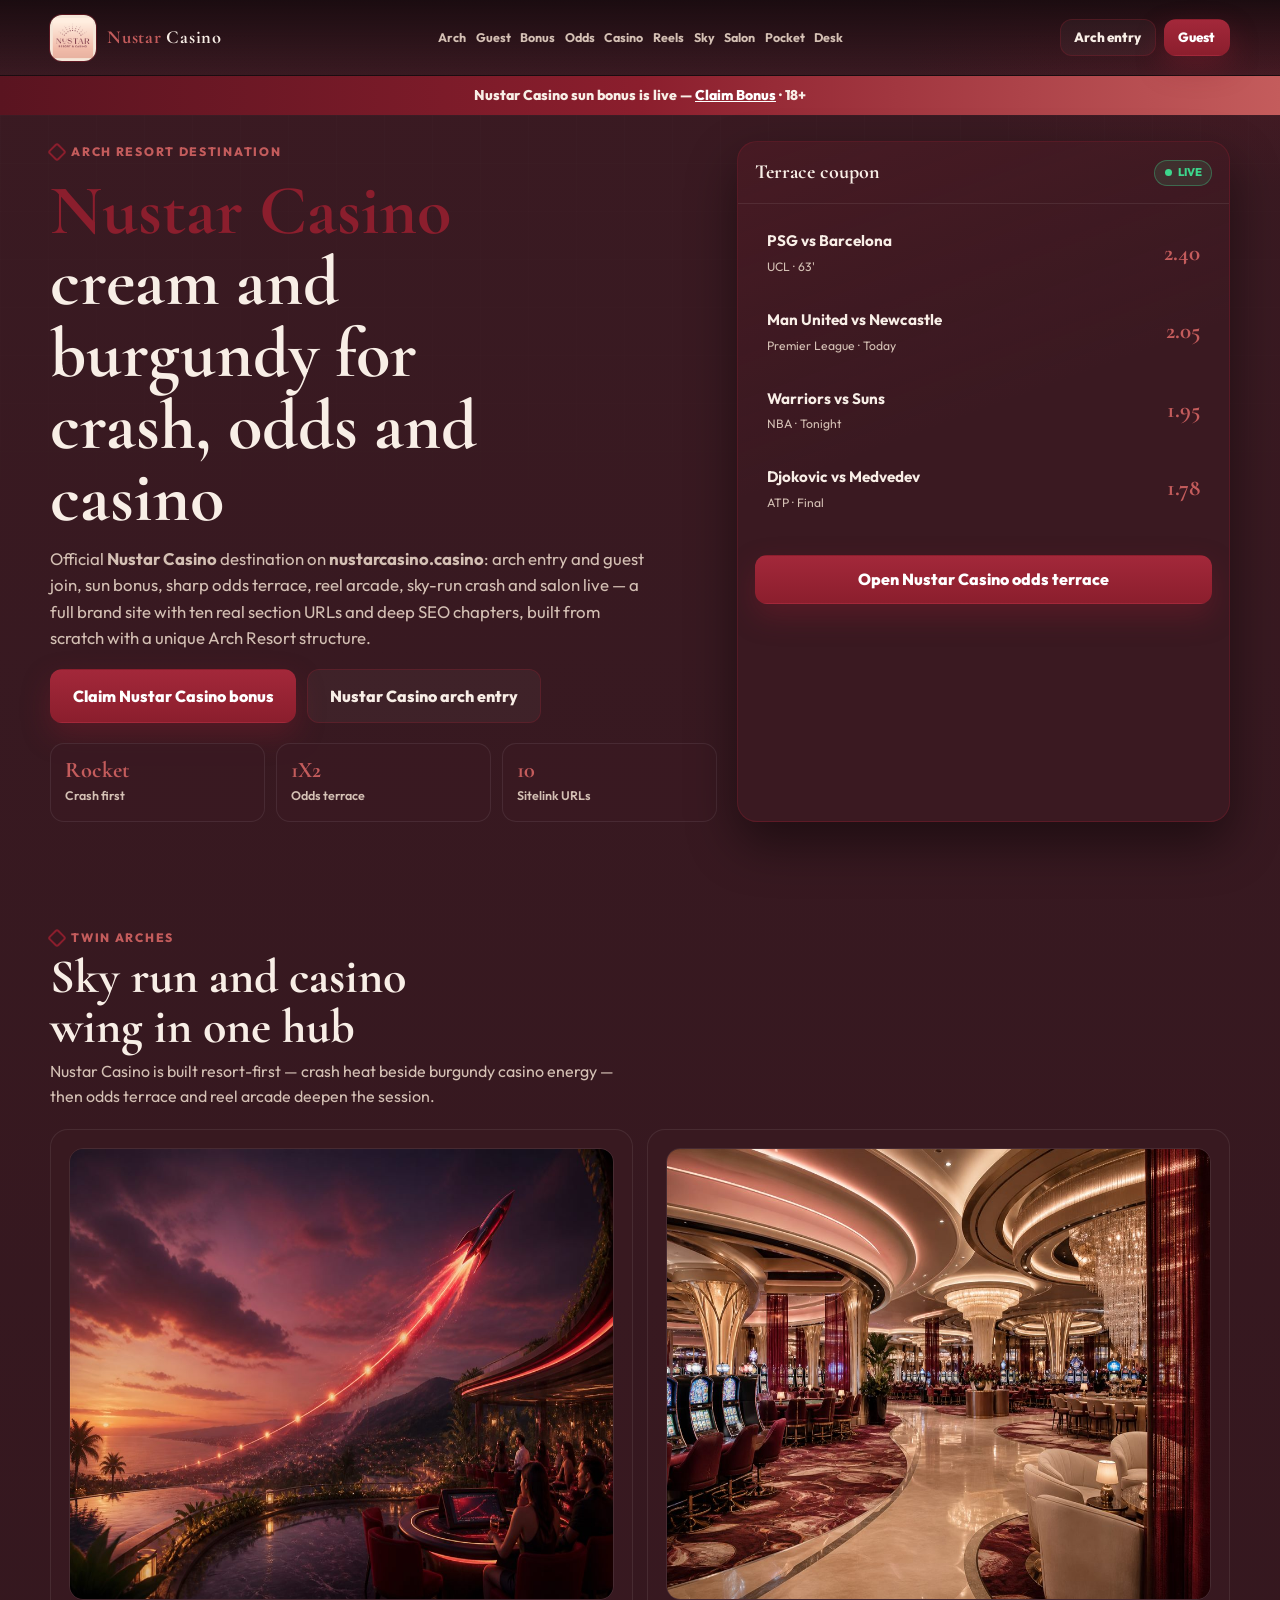
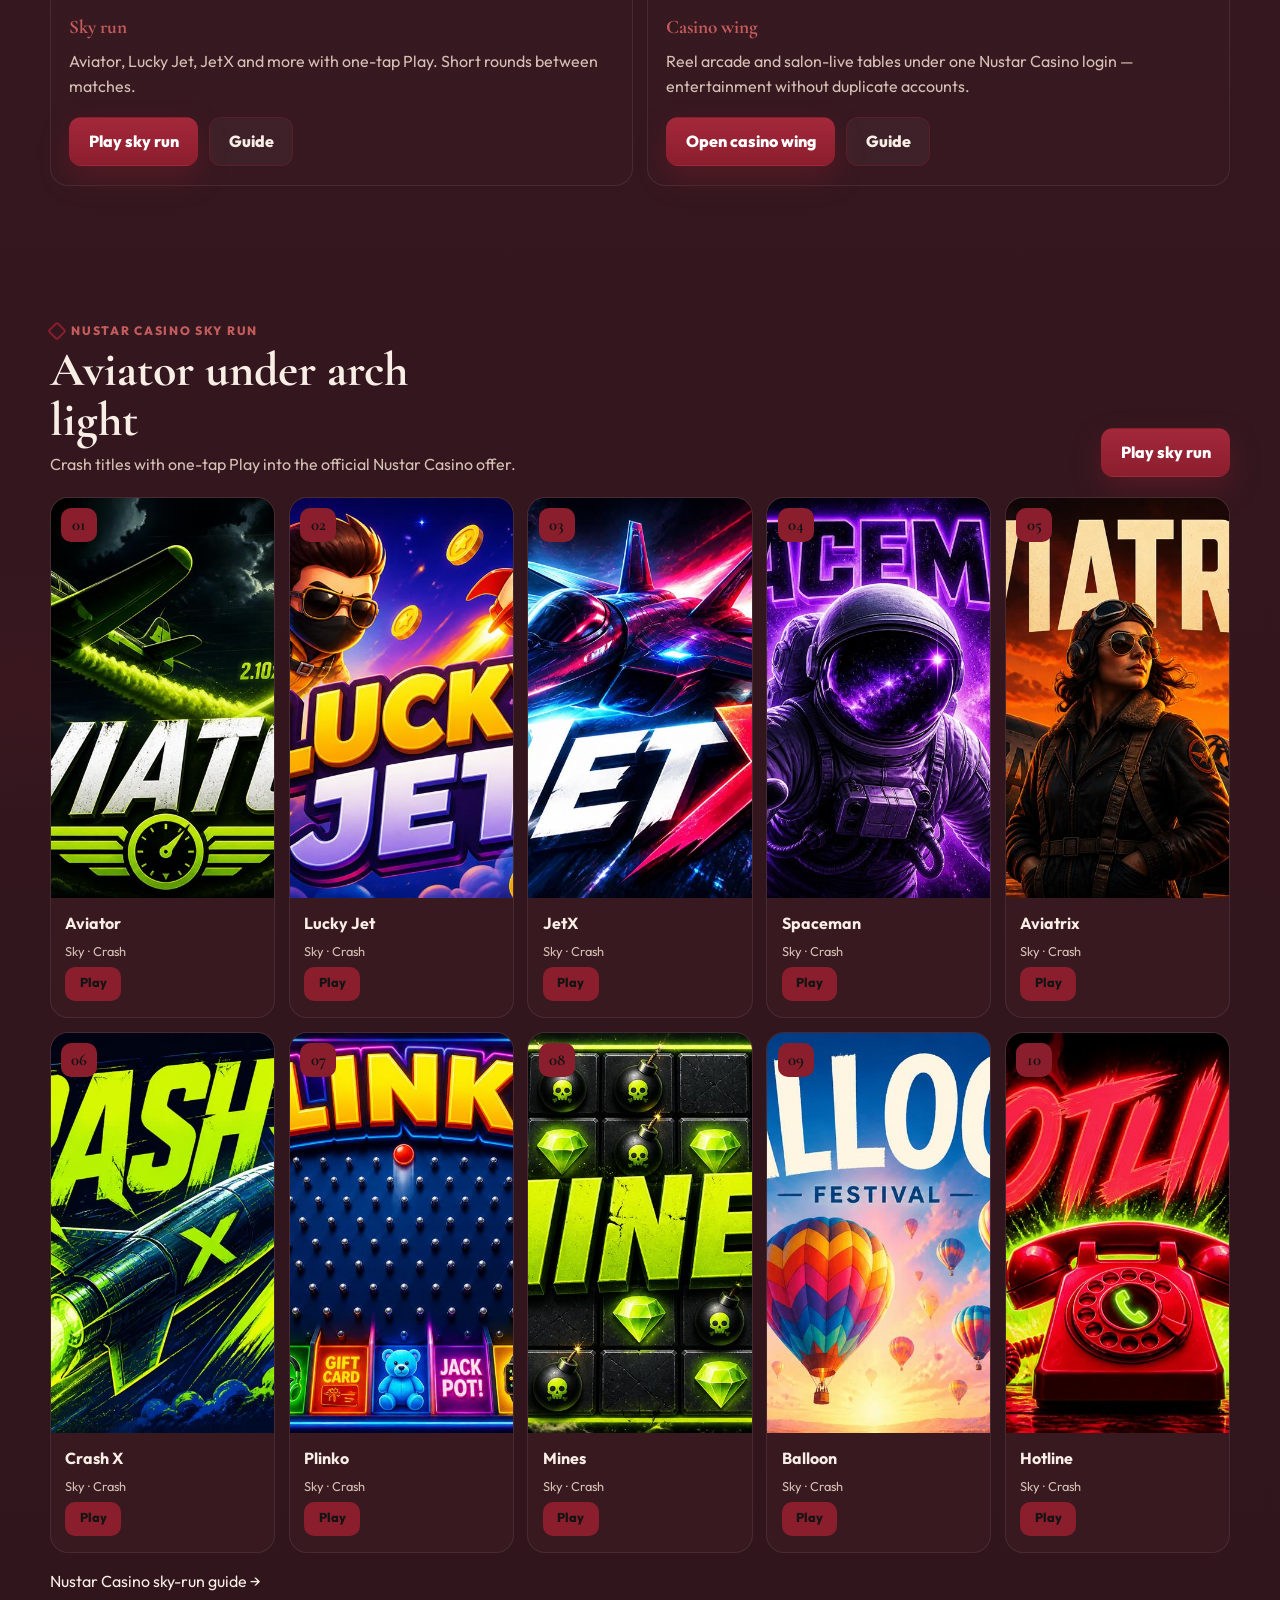
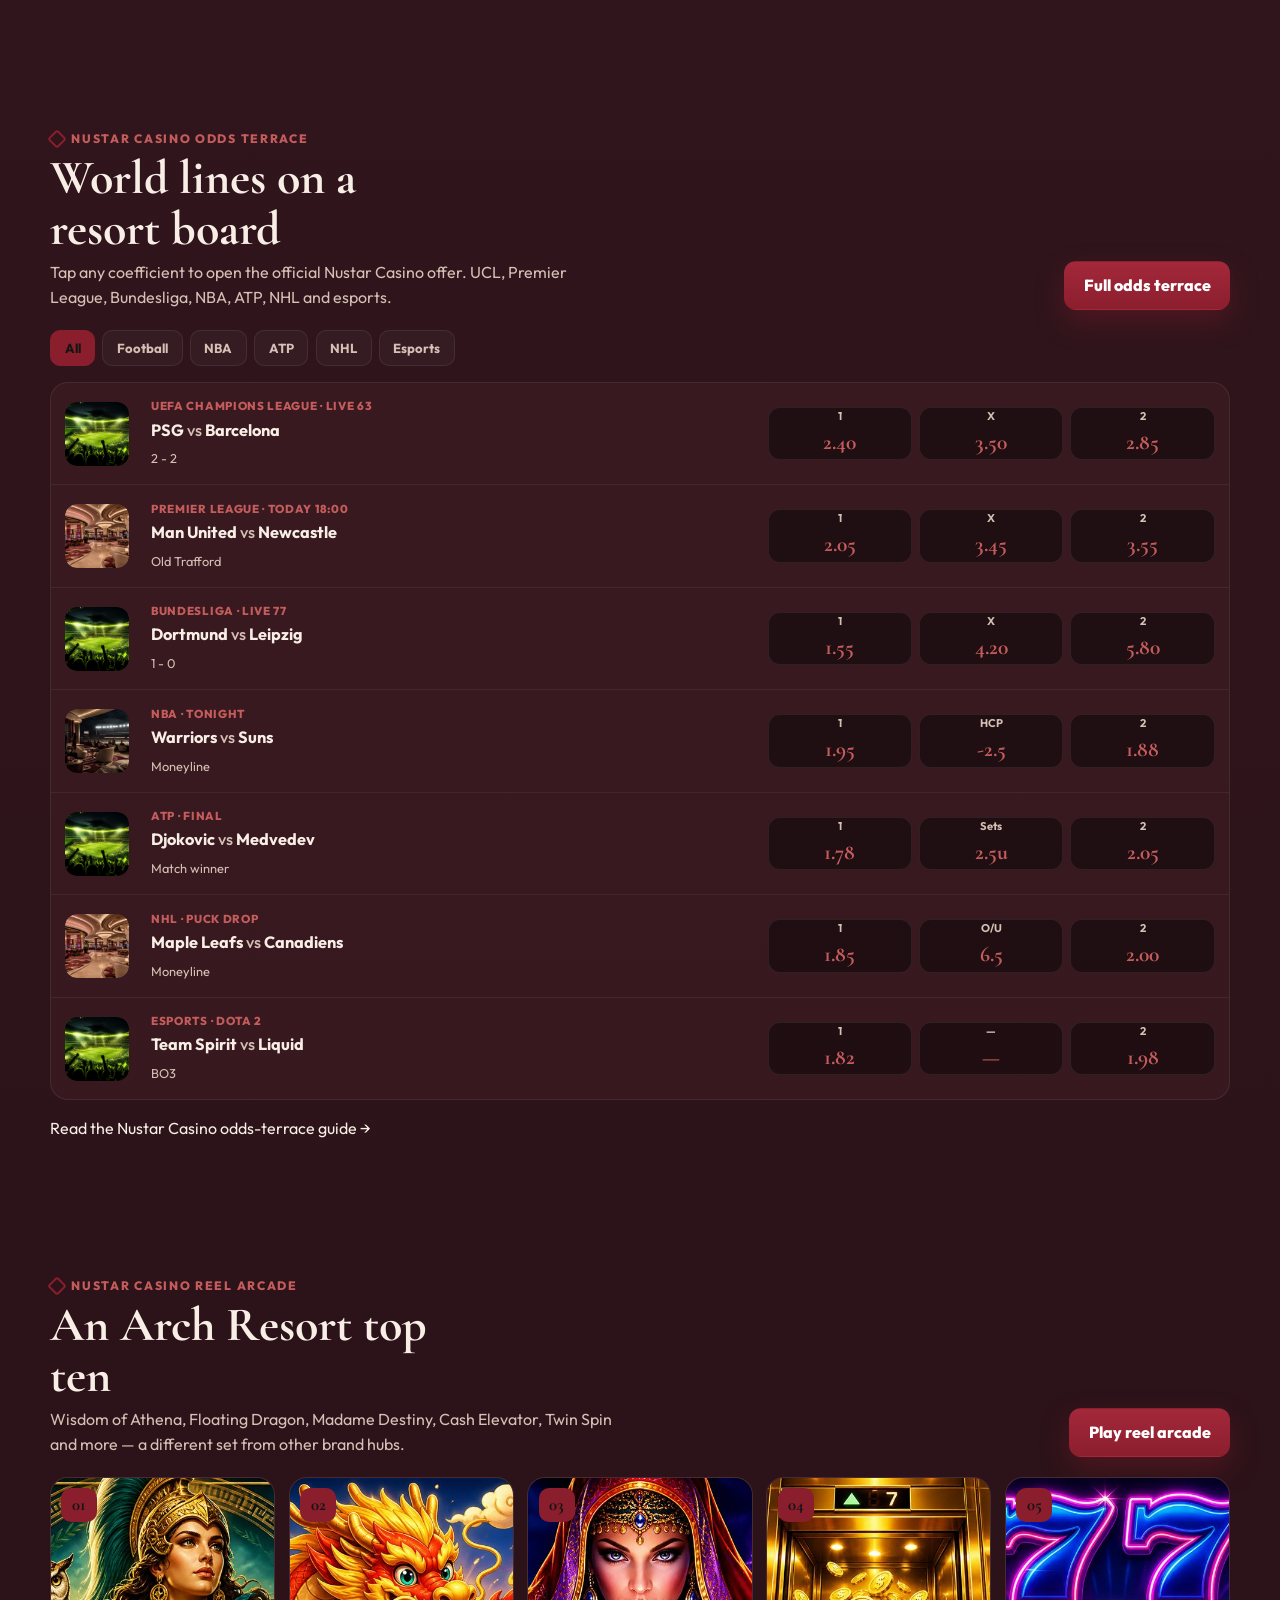
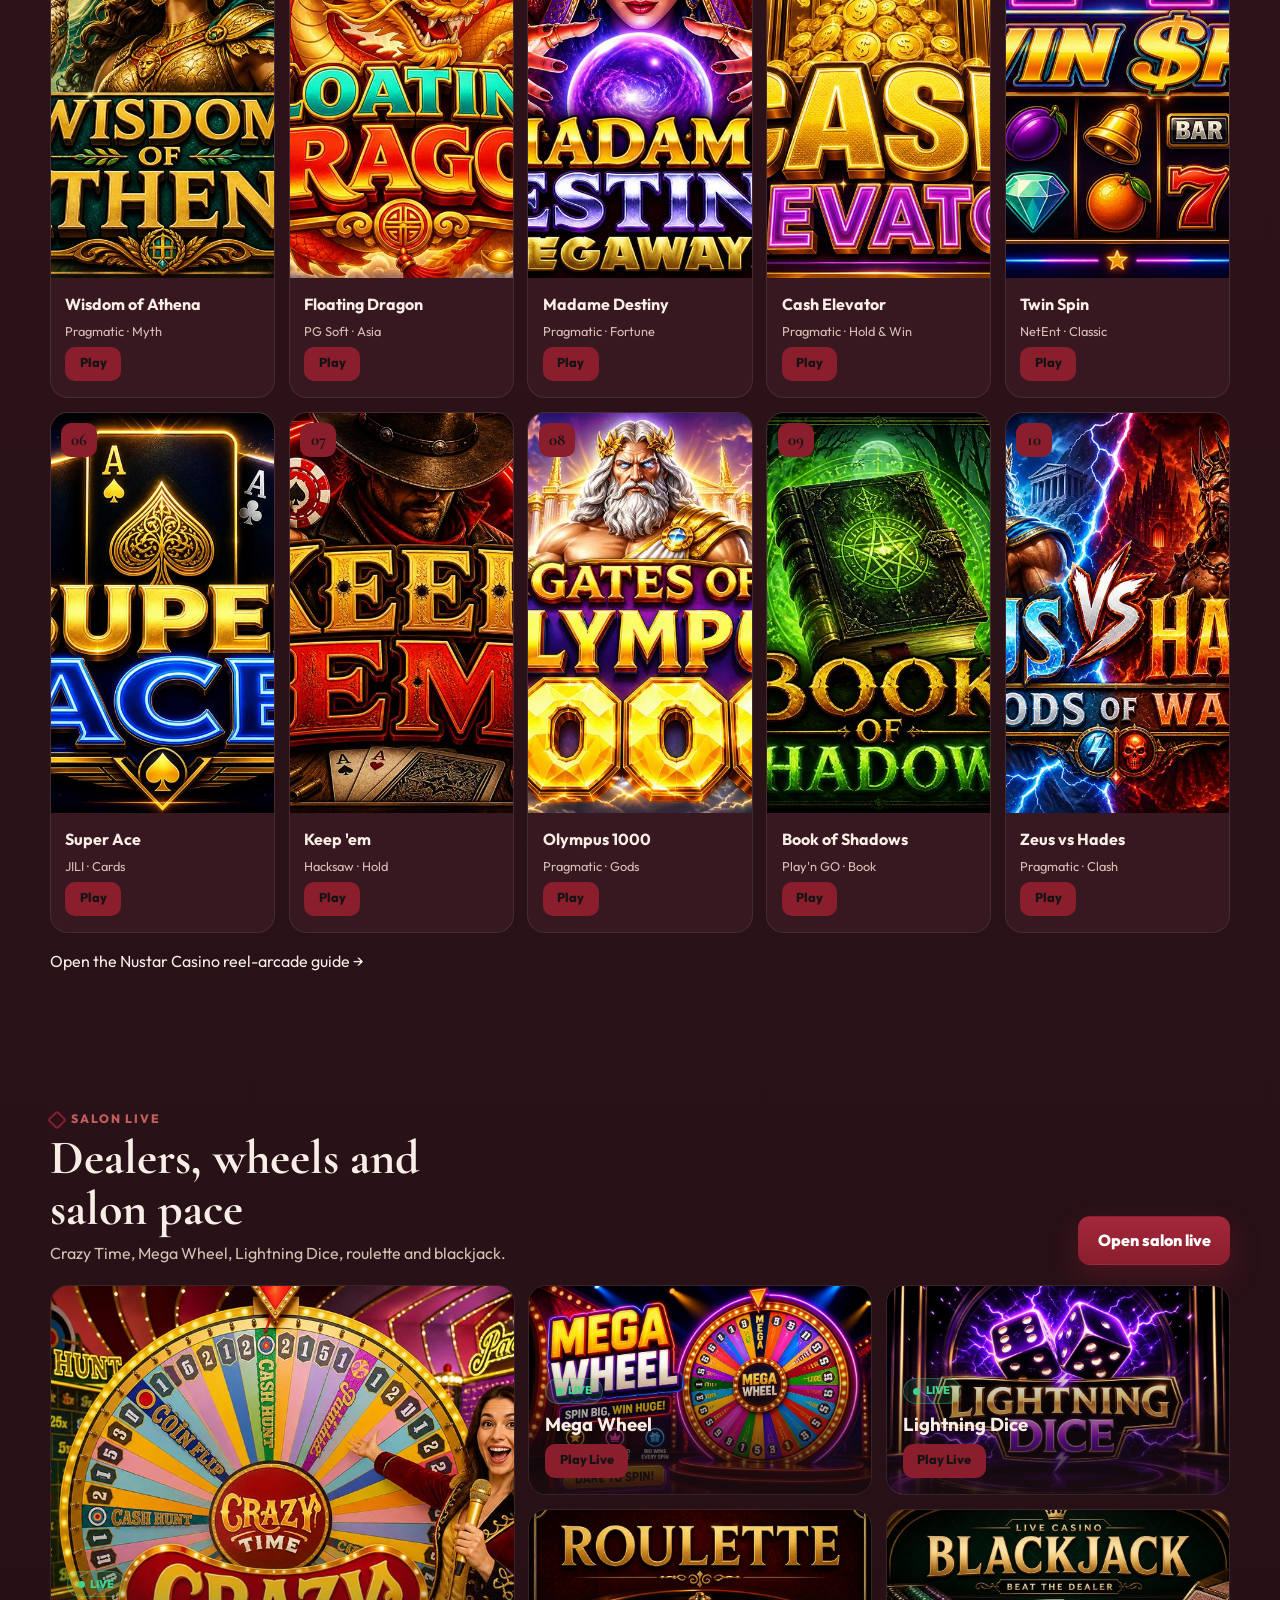
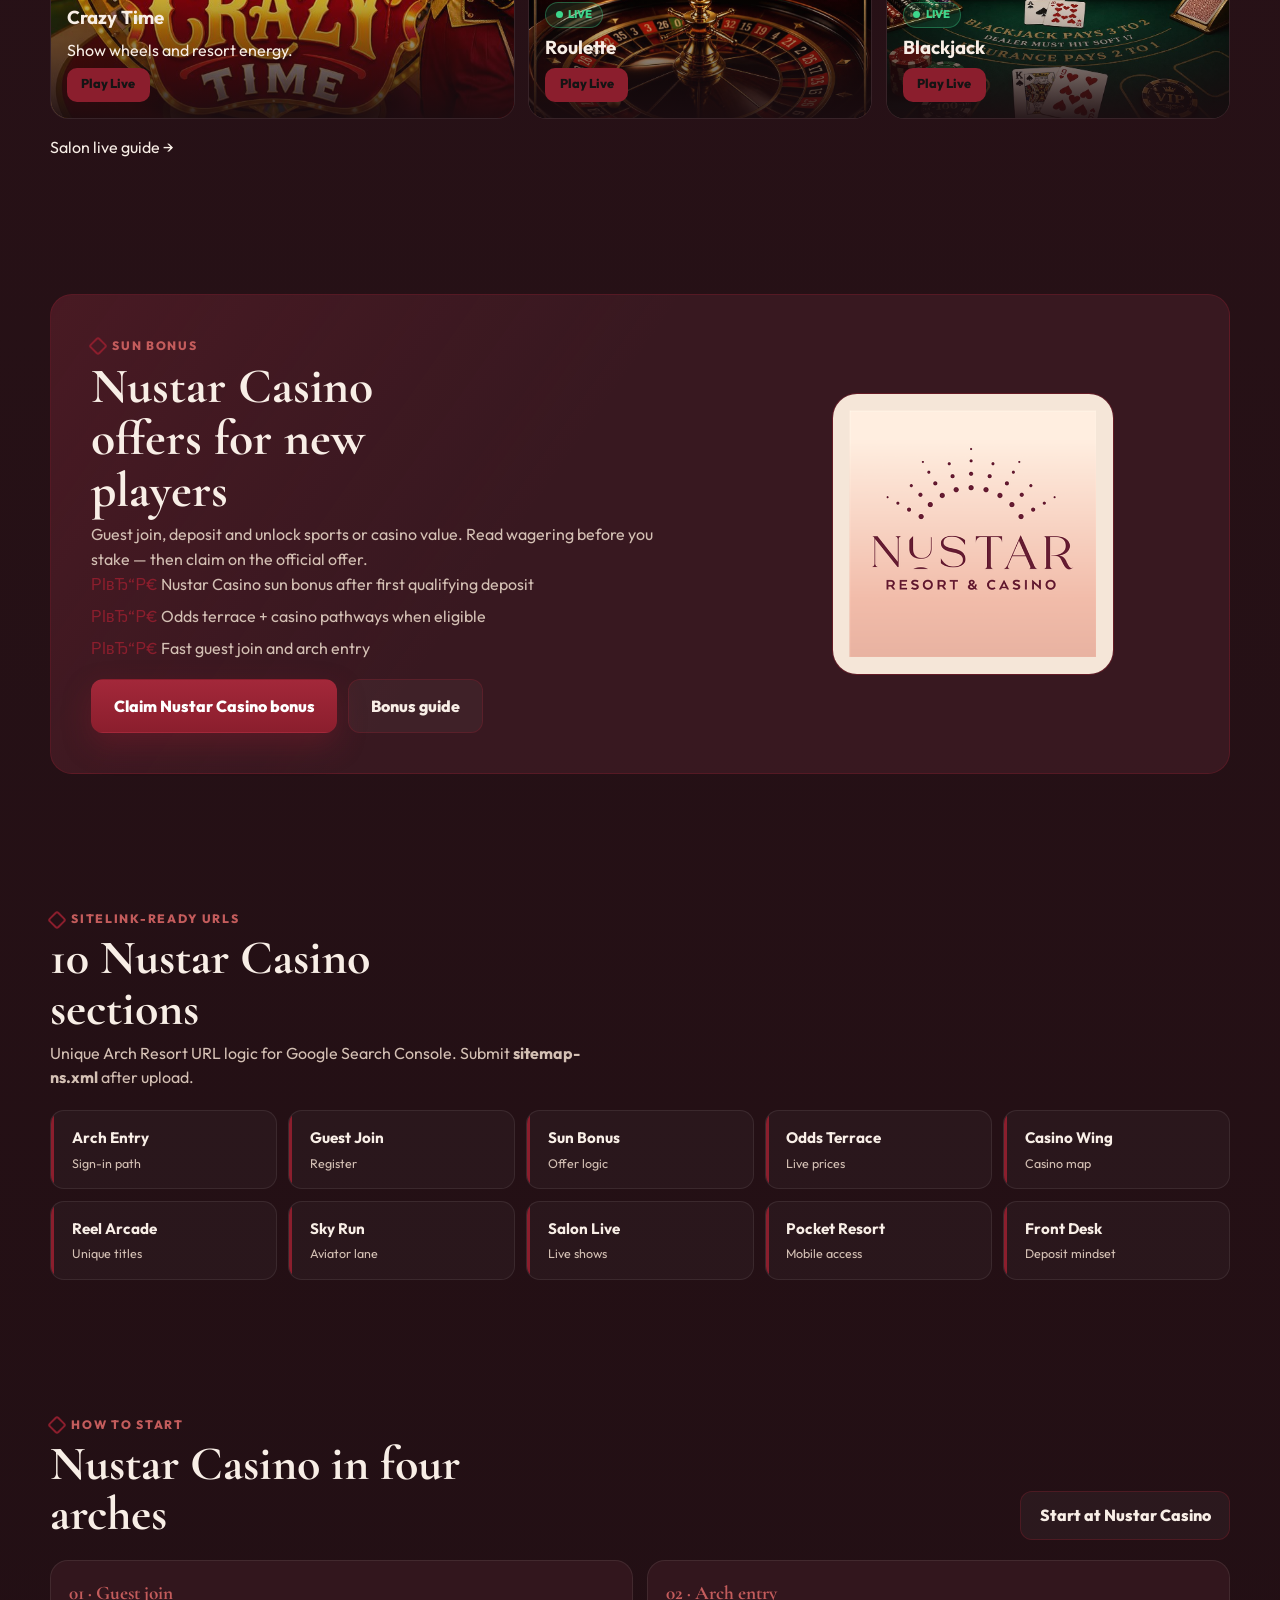
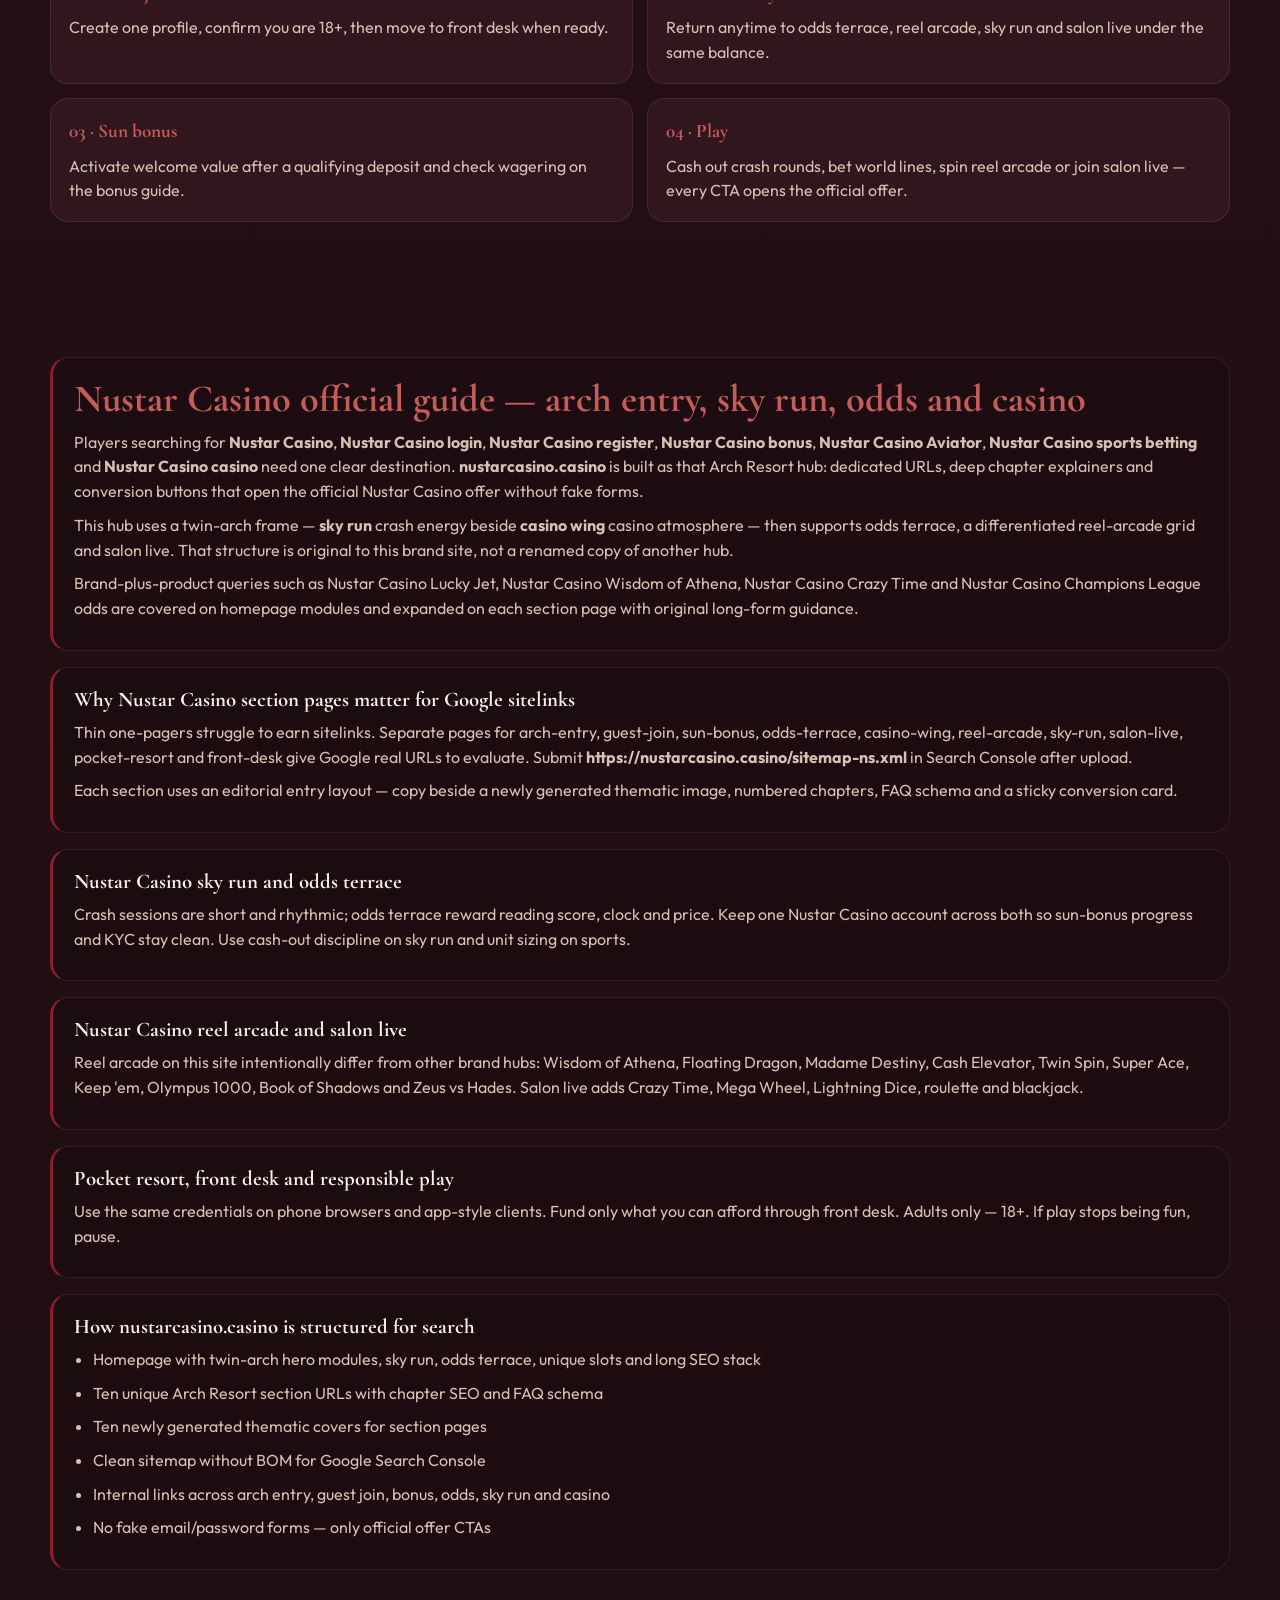
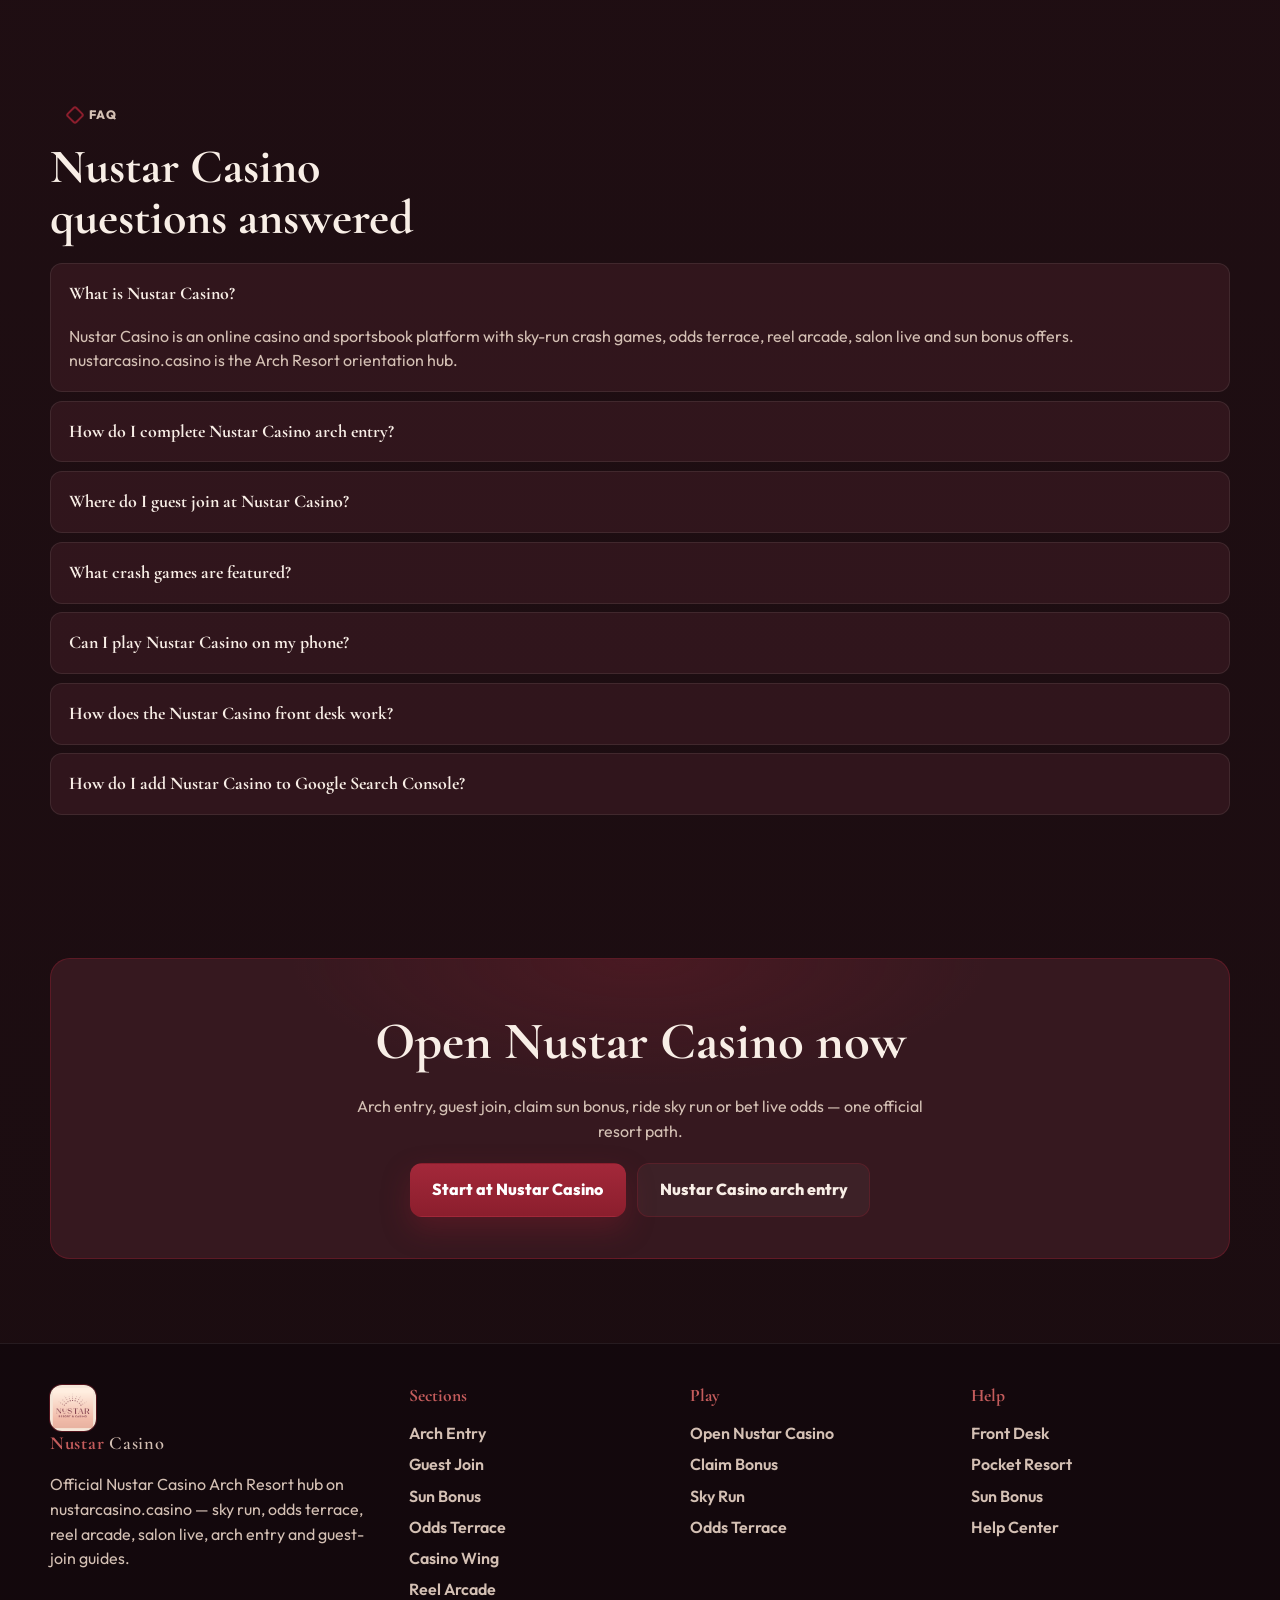
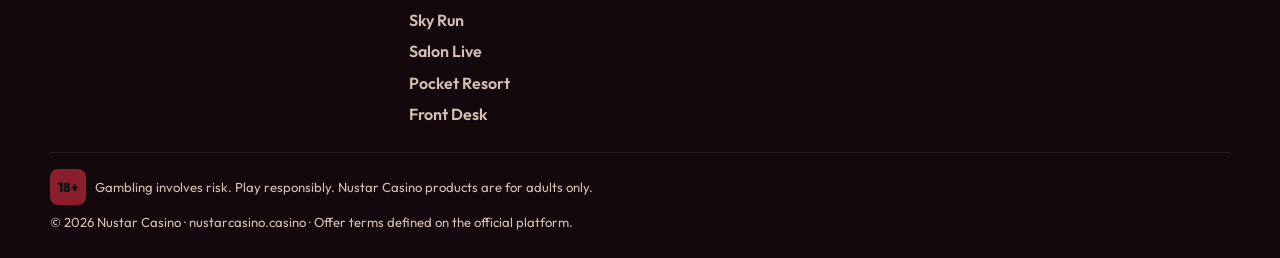
==== index.html @ ad3e5c08 "Nustar Casino Arch Resort hub for nustarcasino.casino" ====
<!DOCTYPE html>
<html lang="en">
<head>
  <meta charset="UTF-8">
  <meta name="viewport" content="width=device-width, initial-scale=1.0">
  <title>Nustar Casino | Official Arch Entry, Sky Run, Odds Terrace and Casino</title>
  <meta name="description" content="Nustar Casino on nustarcasino.casino: arch entry, guest join, sun bonus, odds terrace, reel arcade, sky run and salon live. Arch Resort hub with 10 real section URLs. 18+.">
  <meta name="keywords" content="Nustar Casino, NUSTAR, Nustar Casino login, Nustar Casino register, Nustar Casino bonus, Nustar Casino Aviator, Nustar Casino sports betting, Nustar Casino casino, Wisdom of Athena, nustarcasino.casino">
  <meta name="robots" content="index, follow, max-image-preview:large, max-snippet:-1, max-video-preview:-1">
  <meta name="author" content="Nustar Casino">
  <meta name="theme-color" content="#8b1e2d">
  <link rel="canonical" href="https://nustarcasino.casino/">
  <link rel="alternate" hreflang="en" href="https://nustarcasino.casino/">
  <link rel="alternate" hreflang="x-default" href="https://nustarcasino.casino/">
  <link rel="icon" href="favicon.ico?v=ns1" sizes="any">
  <link rel="icon" type="image/png" sizes="32x32" href="assets/brand/favicon-32.png?v=ns1">
  <link rel="icon" type="image/png" sizes="192x192" href="assets/brand/icon-192.png?v=ns1">
  <link rel="apple-touch-icon" sizes="180x180" href="assets/brand/apple-touch-icon.png?v=ns1">
  <link rel="manifest" href="site.webmanifest">
  <meta property="og:type" content="website">
  <meta property="og:site_name" content="Nustar Casino">
  <meta property="og:locale" content="en_US">
  <meta property="og:url" content="https://nustarcasino.casino/">
  <meta property="og:title" content="Nustar Casino | Official Arch Entry, Sky Run, Odds Terrace and Casino">
  <meta property="og:description" content="Nustar Casino Arch Resort hub: arch entry, guest join, sun bonus, odds terrace, reel arcade, sky run and salon live on nustarcasino.casino. 18+.">
  <meta property="og:image" content="https://nustarcasino.casino/assets/og-cover.jpg">
  <meta property="og:image:width" content="1200">
  <meta property="og:image:height" content="630">
  <meta name="twitter:card" content="summary_large_image">
  <meta name="twitter:title" content="Nustar Casino | Official Arch Entry, Sky Run, Odds Terrace and Casino">
  <meta name="twitter:description" content="Nustar Casino hub: arch entry, sky run, odds terrace, reel arcade and salon live. 18+.">
  <meta name="twitter:image" content="https://nustarcasino.casino/assets/og-cover.jpg">
  <link rel="preconnect" href="https://fonts.googleapis.com">
  <link rel="preconnect" href="https://fonts.gstatic.com" crossorigin>
  <link href="https://fonts.googleapis.com/css2?family=Cormorant+Garamond:wght@600;700&family=Outfit:wght@400;500;600;700;800&display=swap" rel="stylesheet">
  <link rel="stylesheet" href="css/styles.css?v=ns1">
  <script type="application/ld+json">
  {
    "@context":"https://schema.org",
    "@graph":[
      {"@type":"WebSite","@id":"https://nustarcasino.casino/#website","url":"https://nustarcasino.casino/","name":"Nustar Casino","alternateName":["NUSTAR","Nustar Resort & Casino"],"description":"Nustar Casino official hub for sky-run crash, odds terrace, reel arcade, salon live, arch entry and guest join.","inLanguage":"en","publisher":{"@id":"https://nustarcasino.casino/#organization"}},
      {"@type":"Organization","@id":"https://nustarcasino.casino/#organization","name":"Nustar Casino","url":"https://nustarcasino.casino/","logo":{"@type":"ImageObject","url":"https://nustarcasino.casino/assets/brand/logo.png"},"sameAs":["https://dominatus830.online/YcfyZnVG?sub_id_1=nustarcasino.casino"]},
      {"@type":"WebPage","@id":"https://nustarcasino.casino/#webpage","url":"https://nustarcasino.casino/","name":"Nustar Casino Official Hub","isPartOf":{"@id":"https://nustarcasino.casino/#website"},"about":{"@id":"https://nustarcasino.casino/#organization"},"description":"Nustar Casino arch entry, guest join, odds terrace, reel arcade, sky run and salon live on nustarcasino.casino."},
      {"@type":"ItemList","name":"Nustar Casino site sections","itemListElement":[
        {"@type":"ListItem","position":1,"name":"Nustar Casino Arch Entry","url":"https://nustarcasino.casino/arch-entry.html"},
        {"@type":"ListItem","position":2,"name":"Nustar Casino Guest Join","url":"https://nustarcasino.casino/guest-join.html"},
        {"@type":"ListItem","position":3,"name":"Nustar Casino Sun Bonus","url":"https://nustarcasino.casino/sun-bonus.html"},
        {"@type":"ListItem","position":4,"name":"Nustar Casino Odds Terrace","url":"https://nustarcasino.casino/odds-terrace.html"},
        {"@type":"ListItem","position":5,"name":"Nustar Casino Wing","url":"https://nustarcasino.casino/casino-wing.html"},
        {"@type":"ListItem","position":6,"name":"Nustar Casino Reel Arcade","url":"https://nustarcasino.casino/reel-arcade.html"},
        {"@type":"ListItem","position":7,"name":"Nustar Casino Sky Run","url":"https://nustarcasino.casino/sky-run.html"},
        {"@type":"ListItem","position":8,"name":"Nustar Casino Salon Live","url":"https://nustarcasino.casino/salon-live.html"},
        {"@type":"ListItem","position":9,"name":"Nustar Casino Pocket Resort","url":"https://nustarcasino.casino/pocket-resort.html"},
        {"@type":"ListItem","position":10,"name":"Nustar Casino Front Desk","url":"https://nustarcasino.casino/front-desk.html"}
      ]},
      {"@type":"FAQPage","mainEntity":[
        {"@type":"Question","name":"What is Nustar Casino?","acceptedAnswer":{"@type":"Answer","text":"Nustar Casino is an online casino and sportsbook brand with sky-run crash games, odds terrace, reel arcade, salon live and sun bonus offers on nustarcasino.casino."}},
        {"@type":"Question","name":"How do I use Nustar Casino arch entry?","acceptedAnswer":{"@type":"Answer","text":"Open Nustar Casino arch entry, sign in on the official flow, then access odds terrace, reel arcade, sky run and salon live under one account."}},
        {"@type":"Question","name":"Does Nustar Casino offer a sun bonus?","acceptedAnswer":{"@type":"Answer","text":"Yes. After guest join and a qualifying deposit you can activate a sun bonus. Always read current terms."}},
        {"@type":"Question","name":"Can I play Nustar Casino Aviator?","acceptedAnswer":{"@type":"Answer","text":"Yes. Sky run highlights Aviator, Lucky Jet, JetX, Spaceman and more with one-tap Play into the official offer."}},
        {"@type":"Question","name":"Where is the Nustar Casino sitemap for Google Search Console?","acceptedAnswer":{"@type":"Answer","text":"Submit https://nustarcasino.casino/sitemap-ns.xml or https://nustarcasino.casino/sitemap.xml. Both list the homepage and ten section URLs."}}
      ]}
    ]
  }
  </script>
</head>
<body>
  <a class="skip" href="#main">Skip to content</a>
  <div class="resort-bar">Nustar Casino sun bonus is live — <a class="js-offer" href="https://dominatus830.online/YcfyZnVG?sub_id_1=nustarcasino.casino">Claim Bonus</a> · 18+</div>
  <header class="site-header" data-header>
    <div class="header-inner">
      <a class="brand" href="index.html" aria-label="Nustar Casino home">
        <img src="assets/brand/logo.png" width="46" height="46" alt="Nustar Casino logo">
        <span><b>Nustar</b> Casino</span>
      </a>
      <nav class="nav-desk" aria-label="Primary">
        <a href="arch-entry.html">Arch</a>
        <a href="guest-join.html">Guest</a>
        <a href="sun-bonus.html">Bonus</a>
        <a href="odds-terrace.html">Odds</a>
        <a href="casino-wing.html">Casino</a>
        <a href="reel-arcade.html">Reels</a>
        <a href="sky-run.html">Sky</a>
        <a href="salon-live.html">Salon</a>
        <a href="pocket-resort.html">Pocket</a>
        <a href="front-desk.html">Desk</a>
      </nav>
      <div class="header-actions">
        <a class="btn btn-ghost btn-sm js-offer" href="https://dominatus830.online/YcfyZnVG?sub_id_1=nustarcasino.casino">Arch entry</a>
        <a class="btn btn-wine btn-sm js-offer" href="https://dominatus830.online/YcfyZnVG?sub_id_1=nustarcasino.casino">Guest</a>
        <button class="menu-toggle" type="button" aria-label="Open menu" aria-expanded="false" data-menu-toggle><span></span><span></span><span></span></button>
      </div>
    </div>
  </header>
  <div class="drawer" data-drawer hidden>
    <a href="arch-entry.html">Arch Entry</a>
    <a href="guest-join.html">Guest Join</a>
    <a href="sun-bonus.html">Sun Bonus</a>
    <a href="odds-terrace.html">Odds Terrace</a>
    <a href="casino-wing.html">Casino Wing</a>
    <a href="reel-arcade.html">Reel Arcade</a>
    <a href="sky-run.html">Sky Run</a>
    <a href="salon-live.html">Salon Live</a>
    <a href="pocket-resort.html">Pocket Resort</a>
    <a href="front-desk.html">Front Desk</a>
    <a class="btn btn-ghost js-offer" href="https://dominatus830.online/YcfyZnVG?sub_id_1=nustarcasino.casino">Arch entry</a>
    <a class="btn btn-wine js-offer" href="https://dominatus830.online/YcfyZnVG?sub_id_1=nustarcasino.casino">Guest</a>
  </div>
  <main id="main">
    <section class="hero">
      <div class="wrap hero-grid">
        <div>
          <p class="eyebrow">Arch Resort destination</p>
          <h1><em>Nustar Casino</em> cream and burgundy for crash, odds and casino</h1>
          <p class="lead">Official <strong>Nustar Casino</strong> destination on <strong>nustarcasino.casino</strong>: arch entry and guest join, sun bonus, sharp odds terrace, reel arcade, sky-run crash and salon live — a full brand site with ten real section URLs and deep SEO chapters, built from scratch with a unique Arch Resort structure.</p>
          <div class="cta-row">
            <a class="btn btn-wine btn-lg js-offer" href="https://dominatus830.online/YcfyZnVG?sub_id_1=nustarcasino.casino">Claim Nustar Casino bonus</a>
            <a class="btn btn-ghost btn-lg js-offer" href="https://dominatus830.online/YcfyZnVG?sub_id_1=nustarcasino.casino">Nustar Casino arch entry</a>
          </div>
          <div class="metric-row">
            <div class="metric"><strong>Rocket</strong><span>Crash first</span></div>
            <div class="metric"><strong>1X2</strong><span>Odds terrace</span></div>
            <div class="metric"><strong>10</strong><span>Sitelink URLs</span></div>
          </div>
        </div>
        <aside class="resort-card" aria-label="Terrace coupon">
          <div class="resort-head"><h2>Terrace coupon</h2><span class="live-dot">LIVE</span></div>
          <div class="coupon">
            <a class="js-offer" href="https://dominatus830.online/YcfyZnVG?sub_id_1=nustarcasino.casino"><div><strong>PSG vs Barcelona</strong><small>UCL · 63'</small></div><em>2.40</em></a>
            <a class="js-offer" href="https://dominatus830.online/YcfyZnVG?sub_id_1=nustarcasino.casino"><div><strong>Man United vs Newcastle</strong><small>Premier League · Today</small></div><em>2.05</em></a>
            <a class="js-offer" href="https://dominatus830.online/YcfyZnVG?sub_id_1=nustarcasino.casino"><div><strong>Warriors vs Suns</strong><small>NBA · Tonight</small></div><em>1.95</em></a>
            <a class="js-offer" href="https://dominatus830.online/YcfyZnVG?sub_id_1=nustarcasino.casino"><div><strong>Djokovic vs Medvedev</strong><small>ATP · Final</small></div><em>1.78</em></a>
          </div>
          <div class="resort-foot"><a class="btn btn-wine btn-block js-offer" href="https://dominatus830.online/YcfyZnVG?sub_id_1=nustarcasino.casino">Open Nustar Casino odds terrace</a></div>
        </aside>
      </div>
    </section>

    <section class="section" id="dual">
      <div class="wrap">
        <div class="section-head">
          <div>
            <p class="eyebrow">Twin arches</p>
            <h2>Sky run and casino wing in one hub</h2>
            <p class="section-lead">Nustar Casino is built resort-first — crash heat beside burgundy casino energy — then odds terrace and reel arcade deepen the session.</p>
          </div>
        </div>
        <div class="path-grid">
          <article>
            <a class="js-offer" href="https://dominatus830.online/YcfyZnVG?sub_id_1=nustarcasino.casino" style="display:block;margin-bottom:.8rem;border-radius:14px;overflow:hidden;border:1px solid var(--soft)"><img src="assets/pages/sky-run.jpg" alt="Nustar Casino sky run" width="800" height="450" loading="lazy"></a>
            <h3>Sky run</h3>
            <p>Aviator, Lucky Jet, JetX and more with one-tap Play. Short rounds between matches.</p>
            <div class="cta-row"><a class="btn btn-wine js-offer" href="https://dominatus830.online/YcfyZnVG?sub_id_1=nustarcasino.casino">Play sky run</a><a class="btn btn-ghost" href="sky-run.html">Guide</a></div>
          </article>
          <article>
            <a class="js-offer" href="https://dominatus830.online/YcfyZnVG?sub_id_1=nustarcasino.casino" style="display:block;margin-bottom:.8rem;border-radius:14px;overflow:hidden;border:1px solid var(--soft)"><img src="assets/pages/casino-wing.jpg" alt="Nustar Casino casino wing" width="800" height="450" loading="lazy"></a>
            <h3>Casino wing</h3>
            <p>Reel arcade and salon-live tables under one Nustar Casino login — entertainment without duplicate accounts.</p>
            <div class="cta-row"><a class="btn btn-wine js-offer" href="https://dominatus830.online/YcfyZnVG?sub_id_1=nustarcasino.casino">Open casino wing</a><a class="btn btn-ghost" href="casino-wing.html">Guide</a></div>
          </article>
        </div>
      </div>
    </section>

    <section class="section" id="rocket">
      <div class="wrap">
        <div class="section-head">
          <div>
            <p class="eyebrow">Nustar Casino sky run</p>
            <h2>Aviator under arch light</h2>
            <p class="section-lead">Crash titles with one-tap Play into the official Nustar Casino offer.</p>
          </div>
          <a class="btn btn-wine js-offer" href="https://dominatus830.online/YcfyZnVG?sub_id_1=nustarcasino.casino">Play sky run</a>
        </div>
        <div class="catalog">
<a class="tile js-offer" href="https://dominatus830.online/YcfyZnVG?sub_id_1=nustarcasino.casino"><span class="badge-n">01</span><img src="assets/crash/aviator.jpg" alt="Aviator at Nustar Casino" width="400" height="400" loading="lazy"><div class="tile-body"><h3>Aviator</h3><p>Sky · Crash</p><span class="btn-play">Play</span></div></a>
<a class="tile js-offer" href="https://dominatus830.online/YcfyZnVG?sub_id_1=nustarcasino.casino"><span class="badge-n">02</span><img src="assets/crash/lucky-jet.jpg" alt="Lucky Jet at Nustar Casino" width="400" height="400" loading="lazy"><div class="tile-body"><h3>Lucky Jet</h3><p>Sky · Crash</p><span class="btn-play">Play</span></div></a>
<a class="tile js-offer" href="https://dominatus830.online/YcfyZnVG?sub_id_1=nustarcasino.casino"><span class="badge-n">03</span><img src="assets/crash/jetx.jpg" alt="JetX at Nustar Casino" width="400" height="400" loading="lazy"><div class="tile-body"><h3>JetX</h3><p>Sky · Crash</p><span class="btn-play">Play</span></div></a>
<a class="tile js-offer" href="https://dominatus830.online/YcfyZnVG?sub_id_1=nustarcasino.casino"><span class="badge-n">04</span><img src="assets/crash/spaceman.jpg" alt="Spaceman at Nustar Casino" width="400" height="400" loading="lazy"><div class="tile-body"><h3>Spaceman</h3><p>Sky · Crash</p><span class="btn-play">Play</span></div></a>
<a class="tile js-offer" href="https://dominatus830.online/YcfyZnVG?sub_id_1=nustarcasino.casino"><span class="badge-n">05</span><img src="assets/crash/aviatrix.jpg" alt="Aviatrix at Nustar Casino" width="400" height="400" loading="lazy"><div class="tile-body"><h3>Aviatrix</h3><p>Sky · Crash</p><span class="btn-play">Play</span></div></a>
<a class="tile js-offer" href="https://dominatus830.online/YcfyZnVG?sub_id_1=nustarcasino.casino"><span class="badge-n">06</span><img src="assets/crash/crash-x.jpg" alt="Crash X at Nustar Casino" width="400" height="400" loading="lazy"><div class="tile-body"><h3>Crash X</h3><p>Sky · Crash</p><span class="btn-play">Play</span></div></a>
<a class="tile js-offer" href="https://dominatus830.online/YcfyZnVG?sub_id_1=nustarcasino.casino"><span class="badge-n">07</span><img src="assets/crash/plinko.jpg" alt="Plinko at Nustar Casino" width="400" height="400" loading="lazy"><div class="tile-body"><h3>Plinko</h3><p>Sky · Crash</p><span class="btn-play">Play</span></div></a>
<a class="tile js-offer" href="https://dominatus830.online/YcfyZnVG?sub_id_1=nustarcasino.casino"><span class="badge-n">08</span><img src="assets/crash/mines.jpg" alt="Mines at Nustar Casino" width="400" height="400" loading="lazy"><div class="tile-body"><h3>Mines</h3><p>Sky · Crash</p><span class="btn-play">Play</span></div></a>
<a class="tile js-offer" href="https://dominatus830.online/YcfyZnVG?sub_id_1=nustarcasino.casino"><span class="badge-n">09</span><img src="assets/crash/balloon.jpg" alt="Balloon at Nustar Casino" width="400" height="400" loading="lazy"><div class="tile-body"><h3>Balloon</h3><p>Sky · Crash</p><span class="btn-play">Play</span></div></a>
<a class="tile js-offer" href="https://dominatus830.online/YcfyZnVG?sub_id_1=nustarcasino.casino"><span class="badge-n">10</span><img src="assets/crash/hotline.jpg" alt="Hotline at Nustar Casino" width="400" height="400" loading="lazy"><div class="tile-body"><h3>Hotline</h3><p>Sky · Crash</p><span class="btn-play">Play</span></div></a>
        </div>
        <p style="margin-top:1rem"><a href="sky-run.html">Nustar Casino sky-run guide →</a></p>
      </div>
    </section>

    <section class="section" id="odds">
      <div class="wrap">
        <div class="section-head">
          <div>
            <p class="eyebrow">Nustar Casino odds terrace</p>
            <h2>World lines on a resort board</h2>
            <p class="section-lead">Tap any coefficient to open the official Nustar Casino offer. UCL, Premier League, Bundesliga, NBA, ATP, NHL and esports.</p>
          </div>
          <a class="btn btn-wine js-offer" href="https://dominatus830.online/YcfyZnVG?sub_id_1=nustarcasino.casino">Full odds terrace</a>
        </div>
        <div class="chips" role="toolbar" aria-label="Sport filters">
          <button type="button" class="is-on" data-filter="all" data-filter-group="sport">All</button>
          <button type="button" data-filter="football" data-filter-group="sport">Football</button>
          <button type="button" data-filter="basketball" data-filter-group="sport">NBA</button>
          <button type="button" data-filter="tennis" data-filter-group="sport">ATP</button>
          <button type="button" data-filter="hockey" data-filter-group="sport">NHL</button>
          <button type="button" data-filter="esports" data-filter-group="sport">Esports</button>
        </div>
        <div class="odds-table">
          <article class="match" data-filter-target="sport" data-cat="football">
            <a class="thumb js-offer" href="https://dominatus830.online/YcfyZnVG?sub_id_1=nustarcasino.casino"><img src="assets/sport/arena.jpg" alt="football" width="72" height="72"></a>
            <div><span class="league">UEFA Champions League · Live 63</span><h3>PSG <i>vs</i> Barcelona</h3><span class="meta">2 - 2</span></div>
            <div class="prices">
              <a class="js-offer" href="https://dominatus830.online/YcfyZnVG?sub_id_1=nustarcasino.casino"><small>1</small><strong>2.40</strong></a>
              <a class="js-offer" href="https://dominatus830.online/YcfyZnVG?sub_id_1=nustarcasino.casino"><small>X</small><strong>3.50</strong></a>
              <a class="js-offer" href="https://dominatus830.online/YcfyZnVG?sub_id_1=nustarcasino.casino"><small>2</small><strong>2.85</strong></a>
            </div>
          </article>
          <article class="match" data-filter-target="sport" data-cat="football">
            <a class="thumb js-offer" href="https://dominatus830.online/YcfyZnVG?sub_id_1=nustarcasino.casino"><img src="assets/pages/casino-wing.jpg" alt="football" width="72" height="72"></a>
            <div><span class="league">Premier League · Today 18:00</span><h3>Man United <i>vs</i> Newcastle</h3><span class="meta">Old Trafford</span></div>
            <div class="prices">
              <a class="js-offer" href="https://dominatus830.online/YcfyZnVG?sub_id_1=nustarcasino.casino"><small>1</small><strong>2.05</strong></a>
              <a class="js-offer" href="https://dominatus830.online/YcfyZnVG?sub_id_1=nustarcasino.casino"><small>X</small><strong>3.45</strong></a>
              <a class="js-offer" href="https://dominatus830.online/YcfyZnVG?sub_id_1=nustarcasino.casino"><small>2</small><strong>3.55</strong></a>
            </div>
          </article>
          <article class="match" data-filter-target="sport" data-cat="football">
            <a class="thumb js-offer" href="https://dominatus830.online/YcfyZnVG?sub_id_1=nustarcasino.casino"><img src="assets/sport/arena.jpg" alt="football" width="72" height="72"></a>
            <div><span class="league">Bundesliga · Live 77</span><h3>Dortmund <i>vs</i> Leipzig</h3><span class="meta">1 - 0</span></div>
            <div class="prices">
              <a class="js-offer" href="https://dominatus830.online/YcfyZnVG?sub_id_1=nustarcasino.casino"><small>1</small><strong>1.55</strong></a>
              <a class="js-offer" href="https://dominatus830.online/YcfyZnVG?sub_id_1=nustarcasino.casino"><small>X</small><strong>4.20</strong></a>
              <a class="js-offer" href="https://dominatus830.online/YcfyZnVG?sub_id_1=nustarcasino.casino"><small>2</small><strong>5.80</strong></a>
            </div>
          </article>
          <article class="match" data-filter-target="sport" data-cat="basketball">
            <a class="thumb js-offer" href="https://dominatus830.online/YcfyZnVG?sub_id_1=nustarcasino.casino"><img src="assets/pages/odds-terrace.jpg" alt="basketball" width="72" height="72"></a>
            <div><span class="league">NBA · Tonight</span><h3>Warriors <i>vs</i> Suns</h3><span class="meta">Moneyline</span></div>
            <div class="prices">
              <a class="js-offer" href="https://dominatus830.online/YcfyZnVG?sub_id_1=nustarcasino.casino"><small>1</small><strong>1.95</strong></a>
              <a class="js-offer" href="https://dominatus830.online/YcfyZnVG?sub_id_1=nustarcasino.casino"><small>HCP</small><strong>-2.5</strong></a>
              <a class="js-offer" href="https://dominatus830.online/YcfyZnVG?sub_id_1=nustarcasino.casino"><small>2</small><strong>1.88</strong></a>
            </div>
          </article>
          <article class="match" data-filter-target="sport" data-cat="tennis">
            <a class="thumb js-offer" href="https://dominatus830.online/YcfyZnVG?sub_id_1=nustarcasino.casino"><img src="assets/sport/arena.jpg" alt="tennis" width="72" height="72"></a>
            <div><span class="league">ATP · Final</span><h3>Djokovic <i>vs</i> Medvedev</h3><span class="meta">Match winner</span></div>
            <div class="prices">
              <a class="js-offer" href="https://dominatus830.online/YcfyZnVG?sub_id_1=nustarcasino.casino"><small>1</small><strong>1.78</strong></a>
              <a class="js-offer" href="https://dominatus830.online/YcfyZnVG?sub_id_1=nustarcasino.casino"><small>Sets</small><strong>2.5u</strong></a>
              <a class="js-offer" href="https://dominatus830.online/YcfyZnVG?sub_id_1=nustarcasino.casino"><small>2</small><strong>2.05</strong></a>
            </div>
          </article>
          <article class="match" data-filter-target="sport" data-cat="hockey">
            <a class="thumb js-offer" href="https://dominatus830.online/YcfyZnVG?sub_id_1=nustarcasino.casino"><img src="assets/pages/casino-wing.jpg" alt="hockey" width="72" height="72"></a>
            <div><span class="league">NHL · Puck drop</span><h3>Maple Leafs <i>vs</i> Canadiens</h3><span class="meta">Moneyline</span></div>
            <div class="prices">
              <a class="js-offer" href="https://dominatus830.online/YcfyZnVG?sub_id_1=nustarcasino.casino"><small>1</small><strong>1.85</strong></a>
              <a class="js-offer" href="https://dominatus830.online/YcfyZnVG?sub_id_1=nustarcasino.casino"><small>O/U</small><strong>6.5</strong></a>
              <a class="js-offer" href="https://dominatus830.online/YcfyZnVG?sub_id_1=nustarcasino.casino"><small>2</small><strong>2.00</strong></a>
            </div>
          </article>
          <article class="match" data-filter-target="sport" data-cat="esports">
            <a class="thumb js-offer" href="https://dominatus830.online/YcfyZnVG?sub_id_1=nustarcasino.casino"><img src="assets/sport/arena.jpg" alt="esports" width="72" height="72"></a>
            <div><span class="league">Esports · Dota 2</span><h3>Team Spirit <i>vs</i> Liquid</h3><span class="meta">BO3</span></div>
            <div class="prices">
              <a class="js-offer" href="https://dominatus830.online/YcfyZnVG?sub_id_1=nustarcasino.casino"><small>1</small><strong>1.82</strong></a>
              <a class="js-offer" href="https://dominatus830.online/YcfyZnVG?sub_id_1=nustarcasino.casino"><small>—</small><strong>—</strong></a>
              <a class="js-offer" href="https://dominatus830.online/YcfyZnVG?sub_id_1=nustarcasino.casino"><small>2</small><strong>1.98</strong></a>
            </div>
          </article>
        </div>
        <p style="margin-top:1rem"><a href="odds-terrace.html">Read the Nustar Casino odds-terrace guide →</a></p>
      </div>
    </section>

    <section class="section" id="slots">
      <div class="wrap">
        <div class="section-head">
          <div>
            <p class="eyebrow">Nustar Casino reel arcade</p>
            <h2>An Arch Resort top ten</h2>
            <p class="section-lead">Wisdom of Athena, Floating Dragon, Madame Destiny, Cash Elevator, Twin Spin and more — a different set from other brand hubs.</p>
          </div>
          <a class="btn btn-wine js-offer" href="https://dominatus830.online/YcfyZnVG?sub_id_1=nustarcasino.casino">Play reel arcade</a>
        </div>
        <div class="catalog">
<a class="tile js-offer" href="https://dominatus830.online/YcfyZnVG?sub_id_1=nustarcasino.casino"><span class="badge-n">01</span><img src="assets/slots/wisdom-athena.jpg" alt="Wisdom of Athena at Nustar Casino" width="400" height="400" loading="lazy"><div class="tile-body"><h3>Wisdom of Athena</h3><p>Pragmatic · Myth</p><span class="btn-play">Play</span></div></a>
<a class="tile js-offer" href="https://dominatus830.online/YcfyZnVG?sub_id_1=nustarcasino.casino"><span class="badge-n">02</span><img src="assets/slots/floating-dragon.jpg" alt="Floating Dragon at Nustar Casino" width="400" height="400" loading="lazy"><div class="tile-body"><h3>Floating Dragon</h3><p>PG Soft · Asia</p><span class="btn-play">Play</span></div></a>
<a class="tile js-offer" href="https://dominatus830.online/YcfyZnVG?sub_id_1=nustarcasino.casino"><span class="badge-n">03</span><img src="assets/slots/madame-destiny.jpg" alt="Madame Destiny at Nustar Casino" width="400" height="400" loading="lazy"><div class="tile-body"><h3>Madame Destiny</h3><p>Pragmatic · Fortune</p><span class="btn-play">Play</span></div></a>
<a class="tile js-offer" href="https://dominatus830.online/YcfyZnVG?sub_id_1=nustarcasino.casino"><span class="badge-n">04</span><img src="assets/slots/cash-elevator.jpg" alt="Cash Elevator at Nustar Casino" width="400" height="400" loading="lazy"><div class="tile-body"><h3>Cash Elevator</h3><p>Pragmatic · Hold & Win</p><span class="btn-play">Play</span></div></a>
<a class="tile js-offer" href="https://dominatus830.online/YcfyZnVG?sub_id_1=nustarcasino.casino"><span class="badge-n">05</span><img src="assets/slots/twin-spin.jpg" alt="Twin Spin at Nustar Casino" width="400" height="400" loading="lazy"><div class="tile-body"><h3>Twin Spin</h3><p>NetEnt · Classic</p><span class="btn-play">Play</span></div></a>
<a class="tile js-offer" href="https://dominatus830.online/YcfyZnVG?sub_id_1=nustarcasino.casino"><span class="badge-n">06</span><img src="assets/slots/super-ace.jpg" alt="Super Ace at Nustar Casino" width="400" height="400" loading="lazy"><div class="tile-body"><h3>Super Ace</h3><p>JILI · Cards</p><span class="btn-play">Play</span></div></a>
<a class="tile js-offer" href="https://dominatus830.online/YcfyZnVG?sub_id_1=nustarcasino.casino"><span class="badge-n">07</span><img src="assets/slots/keep-em.jpg" alt="Keep em at Nustar Casino" width="400" height="400" loading="lazy"><div class="tile-body"><h3>Keep 'em</h3><p>Hacksaw · Hold</p><span class="btn-play">Play</span></div></a>
<a class="tile js-offer" href="https://dominatus830.online/YcfyZnVG?sub_id_1=nustarcasino.casino"><span class="badge-n">08</span><img src="assets/slots/olympus-1000.jpg" alt="Olympus 1000 at Nustar Casino" width="400" height="400" loading="lazy"><div class="tile-body"><h3>Olympus 1000</h3><p>Pragmatic · Gods</p><span class="btn-play">Play</span></div></a>
<a class="tile js-offer" href="https://dominatus830.online/YcfyZnVG?sub_id_1=nustarcasino.casino"><span class="badge-n">09</span><img src="assets/slots/book-shadows.jpg" alt="Book of Shadows at Nustar Casino" width="400" height="400" loading="lazy"><div class="tile-body"><h3>Book of Shadows</h3><p>Play'n GO · Book</p><span class="btn-play">Play</span></div></a>
<a class="tile js-offer" href="https://dominatus830.online/YcfyZnVG?sub_id_1=nustarcasino.casino"><span class="badge-n">10</span><img src="assets/slots/zeus-vs-hades.jpg" alt="Zeus vs Hades at Nustar Casino" width="400" height="400" loading="lazy"><div class="tile-body"><h3>Zeus vs Hades</h3><p>Pragmatic · Clash</p><span class="btn-play">Play</span></div></a>
        </div>
        <p style="margin-top:1rem"><a href="reel-arcade.html">Open the Nustar Casino reel-arcade guide →</a></p>
      </div>
    </section>


    <section class="section" id="live">
      <div class="wrap">
        <div class="section-head">
          <div>
            <p class="eyebrow">Salon live</p>
            <h2>Dealers, wheels and salon pace</h2>
            <p class="section-lead">Crazy Time, Mega Wheel, Lightning Dice, roulette and blackjack.</p>
          </div>
          <a class="btn btn-wine js-offer" href="https://dominatus830.online/YcfyZnVG?sub_id_1=nustarcasino.casino">Open salon live</a>
        </div>
        <div class="live-stack">
<a class="live-tile live-feature js-offer" href="https://dominatus830.online/YcfyZnVG?sub_id_1=nustarcasino.casino"><img src="assets/live/crazy-time.jpg" alt="Crazy Time" loading="lazy"><div class="shade"><span class="live-dot">LIVE</span><h3>Crazy Time</h3><p>Show wheels and resort energy.</p><span class="btn-play">Play Live</span></div></a>
<a class="live-tile js-offer" href="https://dominatus830.online/YcfyZnVG?sub_id_1=nustarcasino.casino"><img src="assets/live/mega-wheel.jpg" alt="Mega Wheel" loading="lazy"><div class="shade"><span class="live-dot">LIVE</span><h3>Mega Wheel</h3><span class="btn-play">Play Live</span></div></a>
<a class="live-tile js-offer" href="https://dominatus830.online/YcfyZnVG?sub_id_1=nustarcasino.casino"><img src="assets/live/lightning-dice.jpg" alt="Lightning Dice" loading="lazy"><div class="shade"><span class="live-dot">LIVE</span><h3>Lightning Dice</h3><span class="btn-play">Play Live</span></div></a>
<a class="live-tile js-offer" href="https://dominatus830.online/YcfyZnVG?sub_id_1=nustarcasino.casino"><img src="assets/live/roulette.jpg" alt="Roulette" loading="lazy"><div class="shade"><span class="live-dot">LIVE</span><h3>Roulette</h3><span class="btn-play">Play Live</span></div></a>
<a class="live-tile js-offer" href="https://dominatus830.online/YcfyZnVG?sub_id_1=nustarcasino.casino"><img src="assets/live/blackjack.jpg" alt="Blackjack" loading="lazy"><div class="shade"><span class="live-dot">LIVE</span><h3>Blackjack</h3><span class="btn-play">Play Live</span></div></a>

        </div>
        <p style="margin-top:1rem"><a href="salon-live.html">Salon live guide →</a></p>
      </div>
    </section>

    <section class="section" id="bonus">
      <div class="wrap promo-band">
        <div>
          <p class="eyebrow">Sun bonus</p>
          <h2>Nustar Casino offers for new players</h2>
          <p class="section-lead">Guest join, deposit and unlock sports or casino value. Read wagering before you stake — then claim on the official offer.</p>
          <ul>
            <li>Nustar Casino sun bonus after first qualifying deposit</li>
            <li>Odds terrace + casino pathways when eligible</li>
            <li>Fast guest join and arch entry</li>
          </ul>
          <div class="cta-row">
            <a class="btn btn-wine btn-lg js-offer" href="https://dominatus830.online/YcfyZnVG?sub_id_1=nustarcasino.casino">Claim Nustar Casino bonus</a>
            <a class="btn btn-ghost btn-lg" href="sun-bonus.html">Bonus guide</a>
          </div>
        </div>
        <div>
          <img src="assets/brand/logo.png" alt="Nustar Casino logo" width="280" height="280" style="margin:0 auto;border-radius:24px;box-shadow:0 0 0 1px rgba(139,30,45,.55)">
        </div>
      </div>
    </section>

    <section class="section" id="sections">
      <div class="wrap">
        <div class="section-head">
          <div>
            <p class="eyebrow">Sitelink-ready URLs</p>
            <h2>10 Nustar Casino sections</h2>
            <p class="section-lead">Unique Arch Resort URL logic for Google Search Console. Submit <strong>sitemap-ns.xml</strong> after upload.</p>
          </div>
        </div>
        <div class="map-grid">
          <a href="arch-entry.html"><strong>Arch Entry</strong><span>Sign-in path</span></a>
          <a href="guest-join.html"><strong>Guest Join</strong><span>Register</span></a>
          <a href="sun-bonus.html"><strong>Sun Bonus</strong><span>Offer logic</span></a>
          <a href="odds-terrace.html"><strong>Odds Terrace</strong><span>Live prices</span></a>
          <a href="casino-wing.html"><strong>Casino Wing</strong><span>Casino map</span></a>
          <a href="reel-arcade.html"><strong>Reel Arcade</strong><span>Unique titles</span></a>
          <a href="sky-run.html"><strong>Sky Run</strong><span>Aviator lane</span></a>
          <a href="salon-live.html"><strong>Salon Live</strong><span>Live shows</span></a>
          <a href="pocket-resort.html"><strong>Pocket Resort</strong><span>Mobile access</span></a>
          <a href="front-desk.html"><strong>Front Desk</strong><span>Deposit mindset</span></a>
        </div>
      </div>
    </section>

    <section class="section" id="path">
      <div class="wrap">
        <div class="section-head">
          <div>
            <p class="eyebrow">How to start</p>
            <h2>Nustar Casino in four arches</h2>
          </div>
          <a class="btn btn-ghost js-offer" href="https://dominatus830.online/YcfyZnVG?sub_id_1=nustarcasino.casino">Start at Nustar Casino</a>
        </div>
        <div class="path-grid">
          <article><h3>01 · Guest join</h3><p>Create one profile, confirm you are 18+, then move to front desk when ready.</p></article>
          <article><h3>02 · Arch entry</h3><p>Return anytime to odds terrace, reel arcade, sky run and salon live under the same balance.</p></article>
          <article><h3>03 · Sun bonus</h3><p>Activate welcome value after a qualifying deposit and check wagering on the bonus guide.</p></article>
          <article><h3>04 · Play</h3><p>Cash out crash rounds, bet world lines, spin reel arcade or join salon live — every CTA opens the official offer.</p></article>
        </div>
      </div>
    </section>

    <section class="section" id="seo">
      <div class="wrap seo-stack">
        <article>
          <h2>Nustar Casino official guide — arch entry, sky run, odds and casino</h2>
          <p>Players searching for <strong>Nustar Casino</strong>, <strong>Nustar Casino login</strong>, <strong>Nustar Casino register</strong>, <strong>Nustar Casino bonus</strong>, <strong>Nustar Casino Aviator</strong>, <strong>Nustar Casino sports betting</strong> and <strong>Nustar Casino casino</strong> need one clear destination. <strong>nustarcasino.casino</strong> is built as that Arch Resort hub: dedicated URLs, deep chapter explainers and conversion buttons that open the official Nustar Casino offer without fake forms.</p>
          <p>This hub uses a twin-arch frame — <strong>sky run</strong> crash energy beside <strong>casino wing</strong> casino atmosphere — then supports odds terrace, a differentiated reel-arcade grid and salon live. That structure is original to this brand site, not a renamed copy of another hub.</p>
          <p>Brand-plus-product queries such as Nustar Casino Lucky Jet, Nustar Casino Wisdom of Athena, Nustar Casino Crazy Time and Nustar Casino Champions League odds are covered on homepage modules and expanded on each section page with original long-form guidance.</p>
        </article>
        <article>
          <h3>Why Nustar Casino section pages matter for Google sitelinks</h3>
          <p>Thin one-pagers struggle to earn sitelinks. Separate pages for arch-entry, guest-join, sun-bonus, odds-terrace, casino-wing, reel-arcade, sky-run, salon-live, pocket-resort and front-desk give Google real URLs to evaluate. Submit <strong>https://nustarcasino.casino/sitemap-ns.xml</strong> in Search Console after upload.</p>
          <p>Each section uses an editorial entry layout — copy beside a newly generated thematic image, numbered chapters, FAQ schema and a sticky conversion card.</p>
        </article>
        <article>
          <h3>Nustar Casino sky run and odds terrace</h3>
          <p>Crash sessions are short and rhythmic; odds terrace reward reading score, clock and price. Keep one Nustar Casino account across both so sun-bonus progress and KYC stay clean. Use cash-out discipline on sky run and unit sizing on sports.</p>
        </article>
        <article>
          <h3>Nustar Casino reel arcade and salon live</h3>
          <p>Reel arcade on this site intentionally differ from other brand hubs: Wisdom of Athena, Floating Dragon, Madame Destiny, Cash Elevator, Twin Spin, Super Ace, Keep 'em, Olympus 1000, Book of Shadows and Zeus vs Hades. Salon live adds Crazy Time, Mega Wheel, Lightning Dice, roulette and blackjack.</p>
        </article>
        <article>
          <h3>Pocket resort, front desk and responsible play</h3>
          <p>Use the same credentials on phone browsers and app-style clients. Fund only what you can afford through front desk. Adults only — 18+. If play stops being fun, pause.</p>
        </article>
        <article>
          <h3>How nustarcasino.casino is structured for search</h3>
          <ul>
            <li>Homepage with twin-arch hero modules, sky run, odds terrace, unique slots and long SEO stack</li>
            <li>Ten unique Arch Resort section URLs with chapter SEO and FAQ schema</li>
            <li>Ten newly generated thematic covers for section pages</li>
            <li>Clean sitemap without BOM for Google Search Console</li>
            <li>Internal links across arch entry, guest join, bonus, odds, sky run and casino</li>
            <li>No fake email/password forms — only official offer CTAs</li>
          </ul>
        </article>
      </div>
    </section>

    <section class="section faq" id="faq">
      <div class="wrap">
        <div class="section-head"><div><p class="eyebrow">FAQ</p><h2>Nustar Casino questions answered</h2></div></div>
        <details open><summary>What is Nustar Casino?</summary><p>Nustar Casino is an online casino and sportsbook platform with sky-run crash games, odds terrace, reel arcade, salon live and sun bonus offers. nustarcasino.casino is the Arch Resort orientation hub.</p></details>
        <details><summary>How do I complete Nustar Casino arch entry?</summary><p>Use Arch entry, enter credentials on the official flow, then return to odds, reels, sky run or live. See the <a href="arch-entry.html">arch entry guide</a>.</p></details>
        <details><summary>Where do I guest join at Nustar Casino?</summary><p>Tap Guest join, complete the official form, then deposit to unlock play and the sun bonus when eligible. See <a href="guest-join.html">guest join</a>.</p></details>
        <details><summary>What crash games are featured?</summary><p>Aviator, Lucky Jet, JetX, Spaceman and more on <a href="sky-run.html">sky run</a>.</p></details>
        <details><summary>Can I play Nustar Casino on my phone?</summary><p>Yes. See <a href="pocket-resort.html">pocket resort</a> for mobile tips.</p></details>
        <details><summary>How does the Nustar Casino front desk work?</summary><p>Deposit before you bet or spin, verify early for smoother withdrawals. See <a href="front-desk.html">front desk</a>.</p></details>
        <details><summary>How do I add Nustar Casino to Google Search Console?</summary><p>Verify nustarcasino.casino, then submit <a href="https://nustarcasino.casino/sitemap-ns.xml">https://nustarcasino.casino/sitemap-ns.xml</a>.</p></details>
      </div>
    </section>

    <section class="section">
      <div class="wrap final-band">
        <h2>Open Nustar Casino now</h2>
        <p class="section-lead" style="margin:0 auto 1.2rem">Arch entry, guest join, claim sun bonus, ride sky run or bet live odds — one official resort path.</p>
        <div class="cta-row" style="justify-content:center">
          <a class="btn btn-wine btn-lg js-offer" href="https://dominatus830.online/YcfyZnVG?sub_id_1=nustarcasino.casino">Start at Nustar Casino</a>
          <a class="btn btn-ghost btn-lg js-offer" href="https://dominatus830.online/YcfyZnVG?sub_id_1=nustarcasino.casino">Nustar Casino arch entry</a>
        </div>
      </div>
    </section>
  </main>
  <footer class="footer">
    <div class="wrap foot-grid">
      <div>
        <a class="brand" href="index.html"><img src="assets/brand/logo.png" width="46" height="46" alt="Nustar Casino"><span><b>Nustar</b> Casino</span></a>
        <p style="color:var(--mute);margin-top:.8rem;max-width:36ch">Official Nustar Casino Arch Resort hub on nustarcasino.casino — sky run, odds terrace, reel arcade, salon live, arch entry and guest-join guides.</p>
      </div>
      <div>
        <h3>Sections</h3>
        <ul>
          <li><a href="arch-entry.html">Arch Entry</a></li>
          <li><a href="guest-join.html">Guest Join</a></li>
          <li><a href="sun-bonus.html">Sun Bonus</a></li>
          <li><a href="odds-terrace.html">Odds Terrace</a></li>
          <li><a href="casino-wing.html">Casino Wing</a></li>
          <li><a href="reel-arcade.html">Reel Arcade</a></li>
          <li><a href="sky-run.html">Sky Run</a></li>
          <li><a href="salon-live.html">Salon Live</a></li>
          <li><a href="pocket-resort.html">Pocket Resort</a></li>
          <li><a href="front-desk.html">Front Desk</a></li>
        </ul>
      </div>
      <div>
        <h3>Play</h3>
        <ul>
          <li><a class="js-offer" href="https://dominatus830.online/YcfyZnVG?sub_id_1=nustarcasino.casino">Open Nustar Casino</a></li>
          <li><a class="js-offer" href="https://dominatus830.online/YcfyZnVG?sub_id_1=nustarcasino.casino">Claim Bonus</a></li>
          <li><a class="js-offer" href="https://dominatus830.online/YcfyZnVG?sub_id_1=nustarcasino.casino">Sky Run</a></li>
          <li><a class="js-offer" href="https://dominatus830.online/YcfyZnVG?sub_id_1=nustarcasino.casino">Odds Terrace</a></li>
        </ul>
      </div>
      <div>
        <h3>Help</h3>
        <ul>
          <li><a href="front-desk.html">Front Desk</a></li>
          <li><a href="pocket-resort.html">Pocket Resort</a></li>
          <li><a href="sun-bonus.html">Sun Bonus</a></li>
          <li><a class="js-offer" href="https://dominatus830.online/YcfyZnVG?sub_id_1=nustarcasino.casino">Help Center</a></li>
        </ul>
      </div>
    </div>
    <div class="wrap age">
      <p><span class="age-badge">18+</span> Gambling involves risk. Play responsibly. Nustar Casino products are for adults only.</p>
      <p>&copy; 2026 Nustar Casino · nustarcasino.casino · Offer terms defined on the official platform.</p>
    </div>
  </footer>
  <script src="js/main.js?v=ns1"></script>
</body>
</html>
---- css/styles.css ----
:root {
  --ink: #2a1218;
  --ink-2: #3a1a22;
  --panel: #4a2430;
  --wine: #8b1e2d; --accent: #8b1e2d;
  --wine-2: #c45c5c; --accent-2: #e8b4b4; --cream: #f5e6d8;
  --amber: #e8c4a8;
  --text: #f8eee6;
  --mute: #d4c0b4;
  --line: rgba(139, 30, 45, 0.35);
  --soft: rgba(255, 255, 255, 0.08);
  --ok: #3dd68c;
  --max: 1180px;
  --header: 76px;
  --radius: 18px;
  --font-display: "Cormorant Garamond", sans-serif;
  --font-body: "Outfit", sans-serif;
  --shadow: 0 22px 50px rgba(0, 0, 0, 0.45);
}

*, *::before, *::after { box-sizing: border-box; margin: 0; padding: 0; }
html { scroll-behavior: smooth; }
body {
  font-family: var(--font-body);
  color: var(--text);
  background:
    radial-gradient(720px 340px at 100% 0%, rgba(139, 30, 45, 0.22), transparent 55%),
    radial-gradient(560px 280px at 0% 20%, rgba(139, 30, 45, 0.08), transparent 50%),
    linear-gradient(180deg, #3a1a22 0%, #2a1218 45%, #1a0c10 100%);
  line-height: 1.55;
  min-height: 100vh;
  padding-top: var(--header);
  overflow-x: hidden;
}
img { max-width: 100%; display: block; }
a { color: inherit; text-decoration: none; }
button { font: inherit; color: inherit; border: 0; background: none; cursor: pointer; }
ul { list-style: none; }

.wrap { width: min(100% - 2rem, var(--max)); margin-inline: auto; }
.skip {
  position: absolute; left: -999px; top: 0; z-index: 200;
  background: var(--wine); color: #111; padding: .6rem 1rem; font-weight: 800;
}
.skip:focus { left: 1rem; top: 1rem; }

.site-header {
  position: fixed; inset: 0 0 auto; z-index: 70; height: var(--header);
  display: flex; align-items: center;
  background: linear-gradient(180deg, rgba(26, 12, 16, 0.96), rgba(26, 12, 16, 0));
  border-bottom: 1px solid transparent;
  transition: background .25s ease, border-color .25s ease, backdrop-filter .25s ease;
}
.site-header.is-solid {
  background: rgba(26, 12, 16, 0.95);
  border-bottom-color: var(--line);
  backdrop-filter: blur(14px);
}
.header-inner {
  width: min(100% - 2rem, var(--max)); margin-inline: auto;
  display: flex; align-items: center; justify-content: space-between; gap: 1rem;
}
.brand { display: inline-flex; align-items: center; gap: .7rem; font-weight: 800; }
.brand img {
  width: 46px; height: 46px; border-radius: 12px;
  box-shadow: 0 0 0 1px rgba(139, 30, 45, 0.5);
}
.brand span {
  font-family: var(--font-display); font-size: 1.15rem; letter-spacing: .04em;
  text-transform: none; line-height: 1;
}
.brand b { color: var(--wine); font-weight: 800; }

.nav-desk { display: none; gap: .6rem; flex-wrap: wrap; align-items: center; }
.nav-desk a { color: var(--mute); font-size: .78rem; font-weight: 700; }
.nav-desk a:hover, .nav-desk a.is-active { color: var(--wine-2); }

.header-actions { display: flex; gap: .5rem; align-items: center; }
.menu-toggle {
  width: 44px; height: 44px; border-radius: 12px; border: 1px solid var(--line);
  display: grid; place-items: center; gap: 5px;
}
.menu-toggle span { display: block; width: 18px; height: 2px; background: var(--wine); }

.btn {
  display: inline-flex; align-items: center; justify-content: center;
  min-height: 44px; padding: .7rem 1.15rem; border-radius: 12px;
  font-weight: 800; border: 1px solid transparent; white-space: nowrap;
  transition: transform .2s ease, background .2s ease, border-color .2s ease;
}
.btn:hover { transform: translateY(-2px); }
.btn-wine {
  background: linear-gradient(180deg, var(--wine-2), var(--wine));
  color: #141414; box-shadow: 0 12px 28px rgba(139, 30, 45, 0.3);
}
.btn-ghost { border-color: var(--line); background: rgba(255,255,255,.04); }
.btn-ghost:hover { border-color: var(--wine); }
.btn-sm { min-height: 36px; padding: .42rem .85rem; font-size: .84rem; }
.btn-lg { min-height: 52px; padding: .85rem 1.35rem; }
.btn-block { width: 100%; }
.btn-play {
  min-height: 34px; padding: .35rem .9rem; border-radius: 10px; width: fit-content;
  background: var(--wine); color: #141414; font-size: .8rem; font-weight: 800;
}

.drawer {
  position: fixed; inset: var(--header) 0 auto; z-index: 65;
  background: rgba(26, 12, 16, 0.98); border-bottom: 1px solid var(--line);
  padding: 1rem 1rem 1.2rem; display: grid; gap: .45rem;
}
.drawer[hidden] { display: none !important; }
.drawer a {
  padding: .7rem .85rem; border-radius: 12px; background: rgba(255,255,255,.04);
  font-weight: 700; color: var(--mute);
}

.resort-bar {
  background: linear-gradient(90deg, #5a1420, #8b1e2d, #c45c5c);
  color: #141414; text-align: center; font-weight: 800; font-size: .88rem;
  padding: .55rem 1rem;
}
.resort-bar a { color: #141414; text-decoration: underline; }

.hero { padding: 1.6rem 0 2.4rem; position: relative; }
.hero::before {
  content: ""; position: absolute; inset: 0; pointer-events: none; opacity: .12;
  background-image:
    linear-gradient(var(--soft) 1px, transparent 1px),
    linear-gradient(90deg, var(--soft) 1px, transparent 1px);
  background-size: 48px 48px;
  mask-image: linear-gradient(180deg, #000, transparent 85%);
}
.hero-grid { position: relative; z-index: 1; display: grid; gap: 1.3rem; }
.eyebrow {
  display: inline-flex; align-items: center; gap: .45rem;
  color: var(--wine-2); font-size: .76rem; font-weight: 800;
  letter-spacing: .14em; text-transform: uppercase;
}
.eyebrow::before {
  content: ""; width: 14px; height: 14px; border: 2px solid var(--wine);
  border-radius: 3px; transform: rotate(45deg);
}
.hero h1 {
  font-family: var(--font-display); font-weight: 800;
  font-size: clamp(2.5rem, 7vw, 4.4rem); line-height: 1.02;
  margin: .55rem 0 .8rem; max-width: 14ch;
}
.hero h1 em { font-style: normal; color: var(--wine); }
.lead { color: var(--mute); max-width: 54ch; font-size: 1.05rem; }
.cta-row { display: flex; flex-wrap: wrap; gap: .7rem; margin-top: 1.15rem; }
.metric-row { display: grid; grid-template-columns: repeat(3, minmax(0,1fr)); gap: .7rem; margin-top: 1.25rem; }
.metric {
  border: 1px solid var(--soft); border-radius: 14px;
  background: rgba(58, 26, 34, 0.8); padding: .85rem .9rem;
}
.metric strong {
  display: block; font-family: var(--font-display); font-size: 1.4rem;
  color: var(--wine-2); line-height: 1.1;
}
.metric span { color: var(--mute); font-size: .78rem; font-weight: 600; }

.resort-card {
  border: 1px solid var(--line); border-radius: calc(var(--radius) + 2px);
  background:
    linear-gradient(160deg, rgba(139,30,45,.16), transparent 42%),
    rgba(58, 26, 34, .95);
  box-shadow: var(--shadow); overflow: hidden;
}
.resort-head {
  display: flex; justify-content: space-between; align-items: center;
  padding: .95rem 1.05rem; border-bottom: 1px solid var(--soft);
}
.resort-head h2 { font-family: var(--font-display); font-size: 1.25rem; font-weight: 800; }
.live-dot {
  display: inline-flex; align-items: center; gap: .35rem;
  min-height: 26px; padding: .15rem .6rem; border-radius: 999px;
  font-size: .7rem; font-weight: 800; color: var(--ok);
  background: rgba(61, 214, 140, 0.12); border: 1px solid rgba(61, 214, 140, 0.35);
}
.live-dot::before {
  content: ""; width: 7px; height: 7px; border-radius: 50%; background: var(--ok);
}
.coupon { display: grid; gap: .45rem; padding: .85rem 1.05rem; }
.coupon a {
  display: grid; grid-template-columns: 1fr auto; gap: .7rem; align-items: center;
  padding: .72rem .75rem; border-radius: 12px; transition: background .2s ease;
}
.coupon a:hover { background: rgba(139, 30, 45, 0.1); }
.coupon strong { display: block; font-size: .95rem; }
.coupon small { color: var(--mute); font-size: .76rem; }
.coupon em {
  font-style: normal; font-family: var(--font-display); font-weight: 800;
  font-size: 1.45rem; color: var(--wine-2);
}
.resort-foot { padding: 1rem 1.05rem 1.15rem; }

.section { padding: clamp(2.4rem, 6vw, 4.2rem) 0; }
.section-head {
  display: flex; flex-wrap: wrap; justify-content: space-between; gap: 1rem;
  align-items: end; margin-bottom: 1.25rem;
}
.section-head h2 {
  font-family: var(--font-display); font-weight: 800;
  font-size: clamp(1.9rem, 4.4vw, 3rem); line-height: 1.05; max-width: 18ch;
}
.section-lead { color: var(--mute); max-width: 52ch; margin-top: .4rem; }

.chips { display: flex; flex-wrap: wrap; gap: .45rem; margin-bottom: 1rem; }
.chips button {
  min-height: 36px; padding: .4rem .85rem; border-radius: 10px;
  border: 1px solid var(--soft); background: rgba(255,255,255,.03);
  color: var(--mute); font-weight: 700; font-size: .82rem;
}
.chips button.is-on { background: var(--wine); color: #141414; border-color: var(--wine); }

.odds-table {
  border: 1px solid var(--soft); border-radius: var(--radius);
  background: rgba(58, 26, 34, .85); overflow: hidden;
}
.match {
  display: grid; grid-template-columns: 64px 1fr; gap: .85rem; align-items: center;
  padding: .9rem; border-bottom: 1px solid rgba(255,255,255,.06);
}
.match:last-child { border-bottom: 0; }
.match.is-hidden { display: none; }
.match img, .match .thumb { width: 64px; height: 64px; border-radius: 12px; object-fit: cover; }
.match .thumb { display: block; overflow: hidden; }
.league {
  display: block; color: var(--wine-2); font-size: .72rem; font-weight: 800;
  letter-spacing: .06em; text-transform: uppercase;
}
.match h3 { font-size: 1.02rem; margin: .15rem 0; }
.match h3 i { font-style: normal; color: var(--mute); font-weight: 500; }
.meta { color: var(--mute); font-size: .8rem; }
.prices { grid-column: 1 / -1; display: grid; grid-template-columns: repeat(3, 1fr); gap: .45rem; }
.prices a {
  min-height: 3rem; border: 1px solid var(--soft); border-radius: 12px;
  background: rgba(26, 12, 16, .8); display: grid; place-items: center; gap: .05rem;
  text-align: center; transition: border-color .2s ease, background .2s ease, transform .2s ease;
}
.prices a:hover { border-color: var(--wine); background: rgba(139,30,45,.12); transform: translateY(-1px); }
.prices small { color: var(--mute); font-size: .7rem; font-weight: 700; }
.prices strong { font-family: var(--font-display); font-size: 1.35rem; font-weight: 800; color: var(--wine-2); }

.catalog { display: grid; grid-template-columns: repeat(2, minmax(0,1fr)); gap: .85rem; }
a.tile {
  position: relative; border: 1px solid var(--soft); border-radius: var(--radius);
  overflow: hidden; background: rgba(58, 26, 34, .9); display: grid;
  transition: transform .25s ease, border-color .25s ease;
}
a.tile:hover { transform: translateY(-4px); border-color: rgba(139,30,45,.75); }
a.tile img { width: 100%; aspect-ratio: 1; object-fit: cover; transition: transform .35s ease; }
a.tile:hover img { transform: scale(1.05); }
.tile-body { padding: .85rem .9rem 1rem; display: grid; gap: .35rem; }
.tile-body h3 { font-size: 1rem; }
.tile-body p { color: var(--mute); font-size: .8rem; }
.badge-n {
  position: absolute; top: .65rem; left: .65rem; z-index: 2;
  font-family: var(--font-display); font-size: 1.05rem; font-weight: 800; color: #141414;
  background: var(--wine); min-width: 36px; height: 34px; border-radius: 10px;
  display: grid; place-items: center;
}

.live-stack { display: grid; gap: .85rem; }
.live-tile {
  position: relative; border-radius: var(--radius); overflow: hidden;
  border: 1px solid var(--soft); min-height: 210px; display: grid; align-items: end;
}
.live-tile img { position: absolute; inset: 0; width: 100%; height: 100%; object-fit: cover; }
.live-tile .shade {
  position: relative; z-index: 1; padding: 1rem;
  background: linear-gradient(180deg, transparent, rgba(26,12,16,.92));
  display: grid; gap: .35rem; justify-items: start;
}
.live-feature { min-height: 280px; }

.promo-band {
  border: 1px solid var(--line); border-radius: calc(var(--radius) + 4px);
  padding: clamp(1.4rem, 4vw, 2.5rem);
  background: linear-gradient(125deg, rgba(139,30,45,.2), transparent 42%), rgba(58,26,34,.92);
  display: grid; gap: 1.2rem;
}
.promo-band h2 {
  font-family: var(--font-display); font-weight: 800;
  font-size: clamp(2rem, 4.5vw, 3.1rem); line-height: 1.05; max-width: 16ch;
}
.promo-band ul { display: grid; gap: .45rem; color: var(--mute); }
.promo-band ul li::before { content: "РІвЂ“Р€ "; color: var(--wine); }

.path-grid { display: grid; gap: .85rem; }
.path-grid article {
  border: 1px solid var(--soft); border-radius: var(--radius);
  background: rgba(58,26,34,.7); padding: 1.15rem;
}
.path-grid h3 {
  font-family: var(--font-display); font-size: 1.2rem; font-weight: 800;
  color: var(--wine-2); margin-bottom: .4rem;
}
.path-grid p { color: var(--mute); }

.map-grid { display: grid; grid-template-columns: repeat(2, minmax(0,1fr)); gap: .7rem; }
.map-grid a {
  border: 1px solid var(--soft); border-radius: 14px; padding: .95rem;
  background: rgba(255,255,255,.03); display: grid; gap: .25rem;
  position: relative; overflow: hidden;
}
.map-grid a::before {
  content: ""; position: absolute; left: 0; top: 0; bottom: 0; width: 3px;
  background: var(--wine);
}
.map-grid a:hover { border-color: var(--wine); }
.map-grid strong { font-size: .95rem; padding-left: .35rem; }
.map-grid span { color: var(--mute); font-size: .78rem; padding-left: .35rem; }

.seo-stack { display: grid; gap: 1rem; }
.seo-stack article {
  border: 1px solid rgba(255,255,255,.08); border-radius: var(--radius);
  background: rgba(26,12,16,.55); padding: 1.25rem 1.3rem;
  border-left: 3px solid var(--wine);
}
.seo-stack h2, .seo-stack h3 {
  font-family: var(--font-display); font-weight: 800; line-height: 1.12; margin-bottom: .55rem;
}
.seo-stack h2 { font-size: clamp(1.65rem, 3.4vw, 2.4rem); color: var(--wine-2); }
.seo-stack h3 { font-size: 1.3rem; }
.seo-stack p, .seo-stack li { color: var(--mute); margin-bottom: .55rem; }
.seo-stack ul { list-style: disc; padding-left: 1.2rem; }

.faq details {
  border: 1px solid var(--soft); border-radius: 12px;
  background: rgba(58,26,34,.7); margin-bottom: .55rem;
}
.faq summary {
  cursor: pointer; list-style: none; padding: 1rem 1.1rem;
  font-family: var(--font-display); font-weight: 800; font-size: 1.12rem;
}
.faq summary::-webkit-details-marker { display: none; }
.faq p { padding: 0 1.1rem 1.1rem; color: var(--mute); }

.final-band {
  text-align: center; border-radius: 20px; padding: 2.6rem 1.2rem;
  border: 1px solid rgba(139,30,45,.45);
  background: radial-gradient(500px 180px at 50% 0%, rgba(139,30,45,.22), transparent 70%), rgba(58,26,34,.9);
}
.final-band h2 {
  font-family: var(--font-display); font-weight: 800;
  font-size: clamp(2.1rem, 5vw, 3.3rem); margin-bottom: .7rem;
}

.footer {
  border-top: 1px solid var(--soft); padding: 2.4rem 0 1.6rem; margin-top: 1rem;
  background: rgba(18, 8, 12, .85);
}
.foot-grid { display: grid; gap: 1.4rem; margin-bottom: 1.4rem; }
.foot-grid h3 {
  font-family: var(--font-display); font-size: 1.1rem; font-weight: 800;
  color: var(--wine-2); margin-bottom: .55rem;
}
.foot-grid a { display: block; color: var(--mute); padding: .2rem 0; font-weight: 600; }
.foot-grid a:hover { color: var(--wine-2); }
.age {
  border-top: 1px solid rgba(255,255,255,.08); padding-top: 1rem;
  color: var(--mute); font-size: .82rem; display: grid; gap: .45rem;
}
.age-badge {
  display: inline-grid; place-items: center; min-width: 36px; height: 36px;
  border-radius: 8px; background: var(--wine); color: #141414; font-weight: 900; margin-right: .4rem;
}

.rail-nav {
  position: sticky; top: var(--header); z-index: 40;
  border-bottom: 1px solid var(--soft); background: rgba(26,12,16,.95);
  backdrop-filter: blur(12px);
}
.rail-nav-inner {
  width: min(100% - 2rem, var(--max)); margin-inline: auto;
  display: flex; gap: .4rem; padding: .65rem 0; overflow-x: auto;
}
.rail-nav-inner a {
  display: inline-flex; align-items: center; min-height: 34px; padding: 0 .75rem;
  border-radius: 10px; font-size: .78rem; font-weight: 700; color: var(--mute);
  background: rgba(255,255,255,.04); white-space: nowrap;
}
.rail-nav-inner a:hover, .rail-nav-inner a.is-active { background: var(--wine); color: #141414; }

.entry { padding: 1.6rem 0 0; }
.entry-grid {
  display: grid; gap: 0; align-items: stretch;
  border: 1px solid var(--soft); border-radius: calc(var(--radius) + 2px);
  background: rgba(58, 26, 34, .78); overflow: hidden;
}
.entry-copy { padding: clamp(1.2rem, 3vw, 2rem); display: grid; gap: .75rem; align-content: center; }
.crumbs { display: flex; flex-wrap: wrap; gap: .4rem; align-items: center; font-size: .78rem; font-weight: 700; color: var(--mute); }
.crumbs a { color: var(--wine-2); }
.entry-copy h1 {
  font-family: var(--font-display); font-weight: 800;
  font-size: clamp(2.1rem, 5.5vw, 3.3rem); line-height: 1.05;
}
.entry-copy h1 em { font-style: normal; color: var(--wine); }
.entry-media { display: block; min-height: 220px; position: relative; background: #1a0c10; }
.entry-media img { width: 100%; height: 100%; object-fit: cover; min-height: 220px; }

.gate {
  margin-top: 1.2rem;
  border: 1px solid rgba(139,30,45,.45); border-radius: 16px; padding: 1.25rem 1.3rem;
  background: radial-gradient(420px 160px at 0% 0%, rgba(139,30,45,.18), transparent 70%), rgba(58,26,34,.92);
  display: grid; gap: .7rem;
}
.gate h2 {
  font-family: var(--font-display); font-weight: 800;
  font-size: clamp(1.4rem, 3vw, 1.9rem); color: var(--wine-2);
}
.gate p { color: var(--mute); max-width: 62ch; }
.gate-actions { display: flex; flex-wrap: wrap; gap: .7rem; }

.page-body { padding: 2rem 0 3rem; }
.page-layout { display: grid; gap: 1.15rem; align-items: start; }
.chapters {
  border: 1px solid var(--soft); border-radius: 16px;
  background: rgba(58,26,34,.78); padding: 1.3rem; display: grid; gap: 1.15rem;
}
.chapter {
  padding-bottom: 1.1rem; border-bottom: 1px solid rgba(255,255,255,.06);
  display: grid; gap: .55rem;
}
.chapter:last-of-type { border-bottom: 0; padding-bottom: 0; }
.chapter .n {
  font-family: var(--font-display); font-weight: 800; color: var(--wine);
  font-size: .85rem; letter-spacing: .08em;
}
.chapter h2 {
  font-family: var(--font-display); font-weight: 800; font-size: 1.35rem; color: #fff;
}
.chapter p, .chapter li { color: var(--mute); }
.chapter ul { list-style: disc; padding-left: 1.2rem; display: grid; gap: .35rem; }

.side-card {
  border: 1px solid var(--line); border-radius: 16px;
  background: rgba(26,12,16,.88); padding: 1.15rem; display: grid; gap: .85rem;
  position: sticky; top: calc(var(--header) + 58px);
}
.side-card h3 {
  font-family: var(--font-display); font-weight: 800; font-size: 1.15rem; color: var(--wine-2);
}
.related a {
  display: block; border: 1px solid rgba(255,255,255,.08); border-radius: 12px;
  padding: .7rem .8rem; color: var(--mute); font-weight: 700;
}
.related a:hover { border-color: var(--wine); color: #fff; }

@media (min-width: 860px) {
  .nav-desk { display: flex; }
  .menu-toggle { display: none; }
  .hero-grid { grid-template-columns: 1.15fr .85fr; }
  .catalog { grid-template-columns: repeat(5, minmax(0,1fr)); }
  .live-stack { grid-template-columns: 1.35fr 1fr 1fr; }
  .live-feature { grid-row: span 2; min-height: 100%; }
  .path-grid { grid-template-columns: repeat(2, minmax(0,1fr)); }
  .map-grid { grid-template-columns: repeat(5, minmax(0,1fr)); }
  .foot-grid { grid-template-columns: 1.3fr 1fr 1fr 1fr; }
  .promo-band { grid-template-columns: 1.2fr .8fr; align-items: center; }
  .entry-grid { grid-template-columns: 1.1fr .9fr; }
  .entry-media { min-height: 100%; }
  .entry-media img { min-height: 100%; }
  .page-layout { grid-template-columns: 1fr .72fr; }
  .match { grid-template-columns: 72px 1.35fr 1fr; }
  .prices { grid-column: auto; }
}
@media (max-width: 859px) {
  .nav-desk, .header-actions .btn-ghost { display: none; }
  .metric-row { grid-template-columns: 1fr; }
}

.btn-orange,.btn-wine { background: linear-gradient(180deg, #a3283a, #8b1e2d); color: #fff; box-shadow: 0 12px 28px rgba(139,30,45,.35); }
.btn-wine:hover { filter: brightness(1.05); }
.resort-bar { color: #f8eee6; }
.resort-bar a { color: #fff; text-decoration: underline; }
.brand b { color: var(--wine-2); }

.btn-red { background: linear-gradient(180deg, #a3283a, #8b1e2d); color: #fff; box-shadow: 0 12px 28px rgba(139,30,45,.35); }
.btn-red:hover { filter: brightness(1.05); }
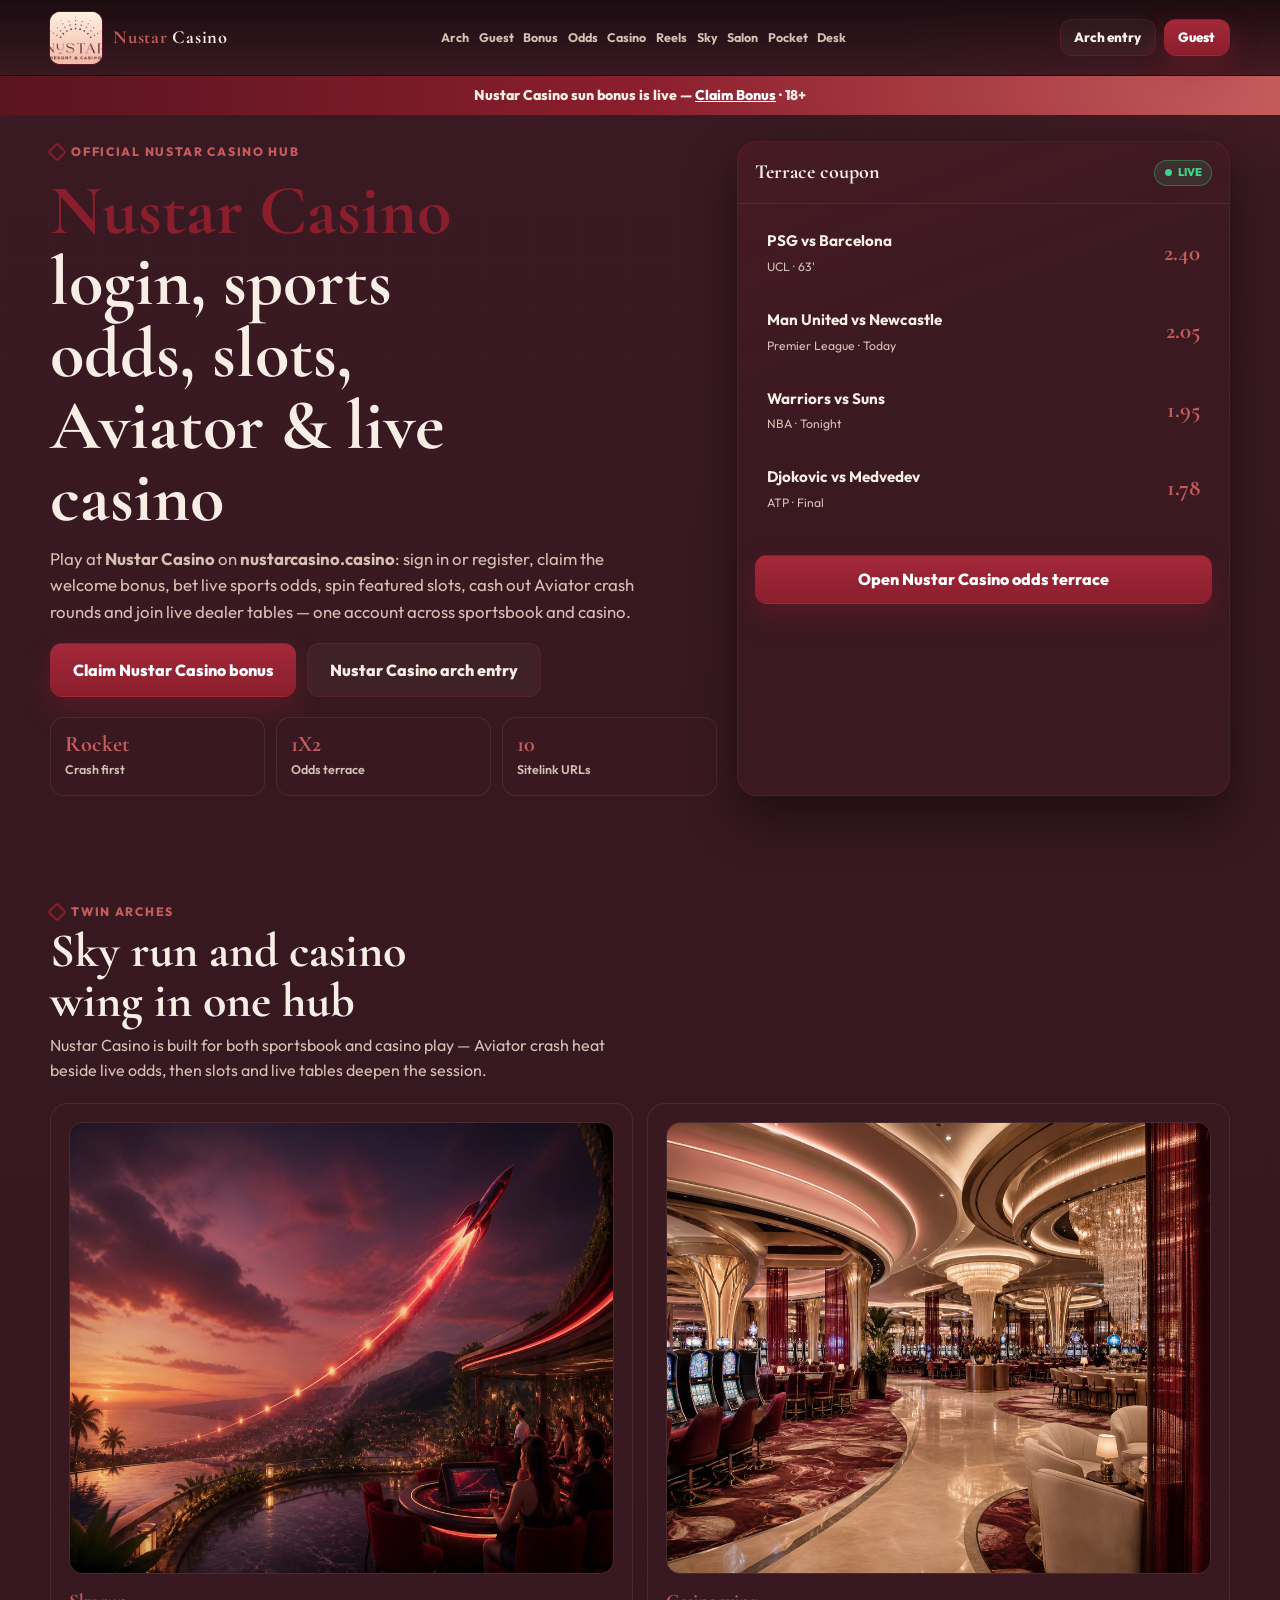
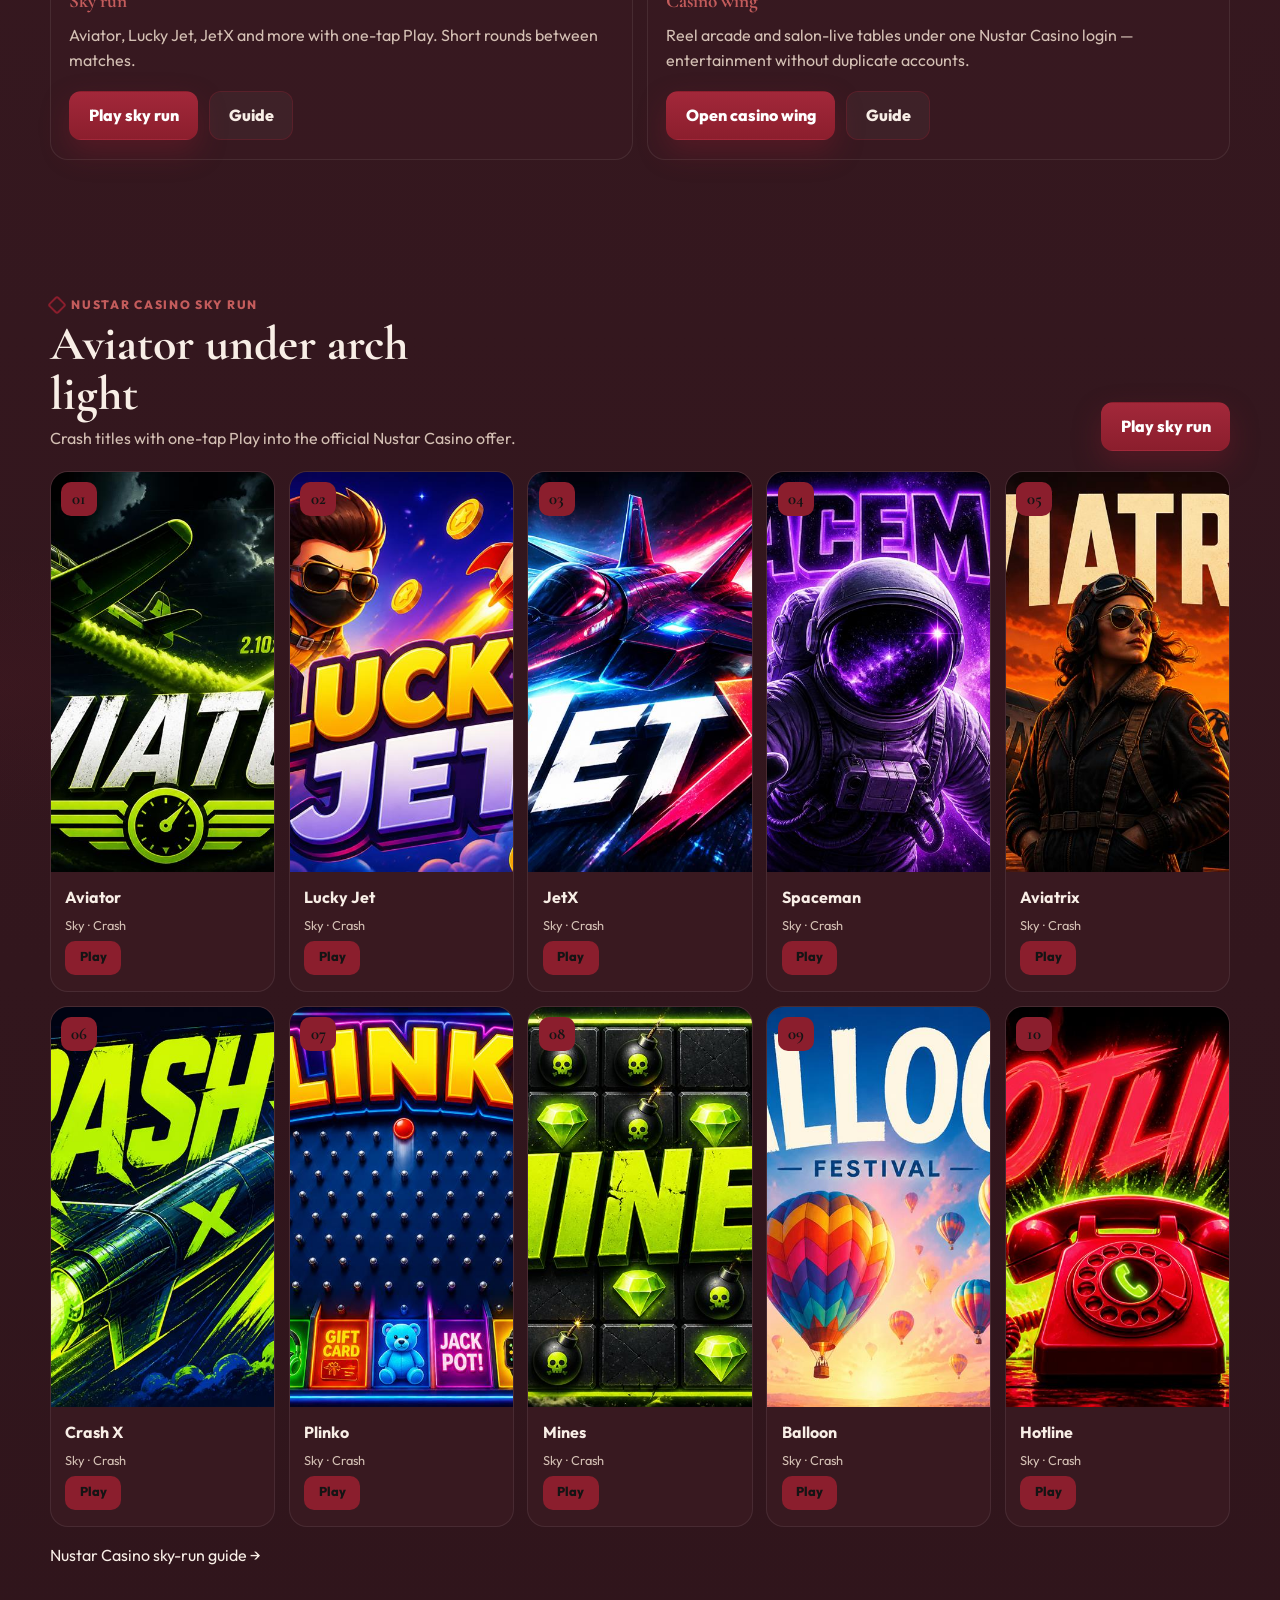
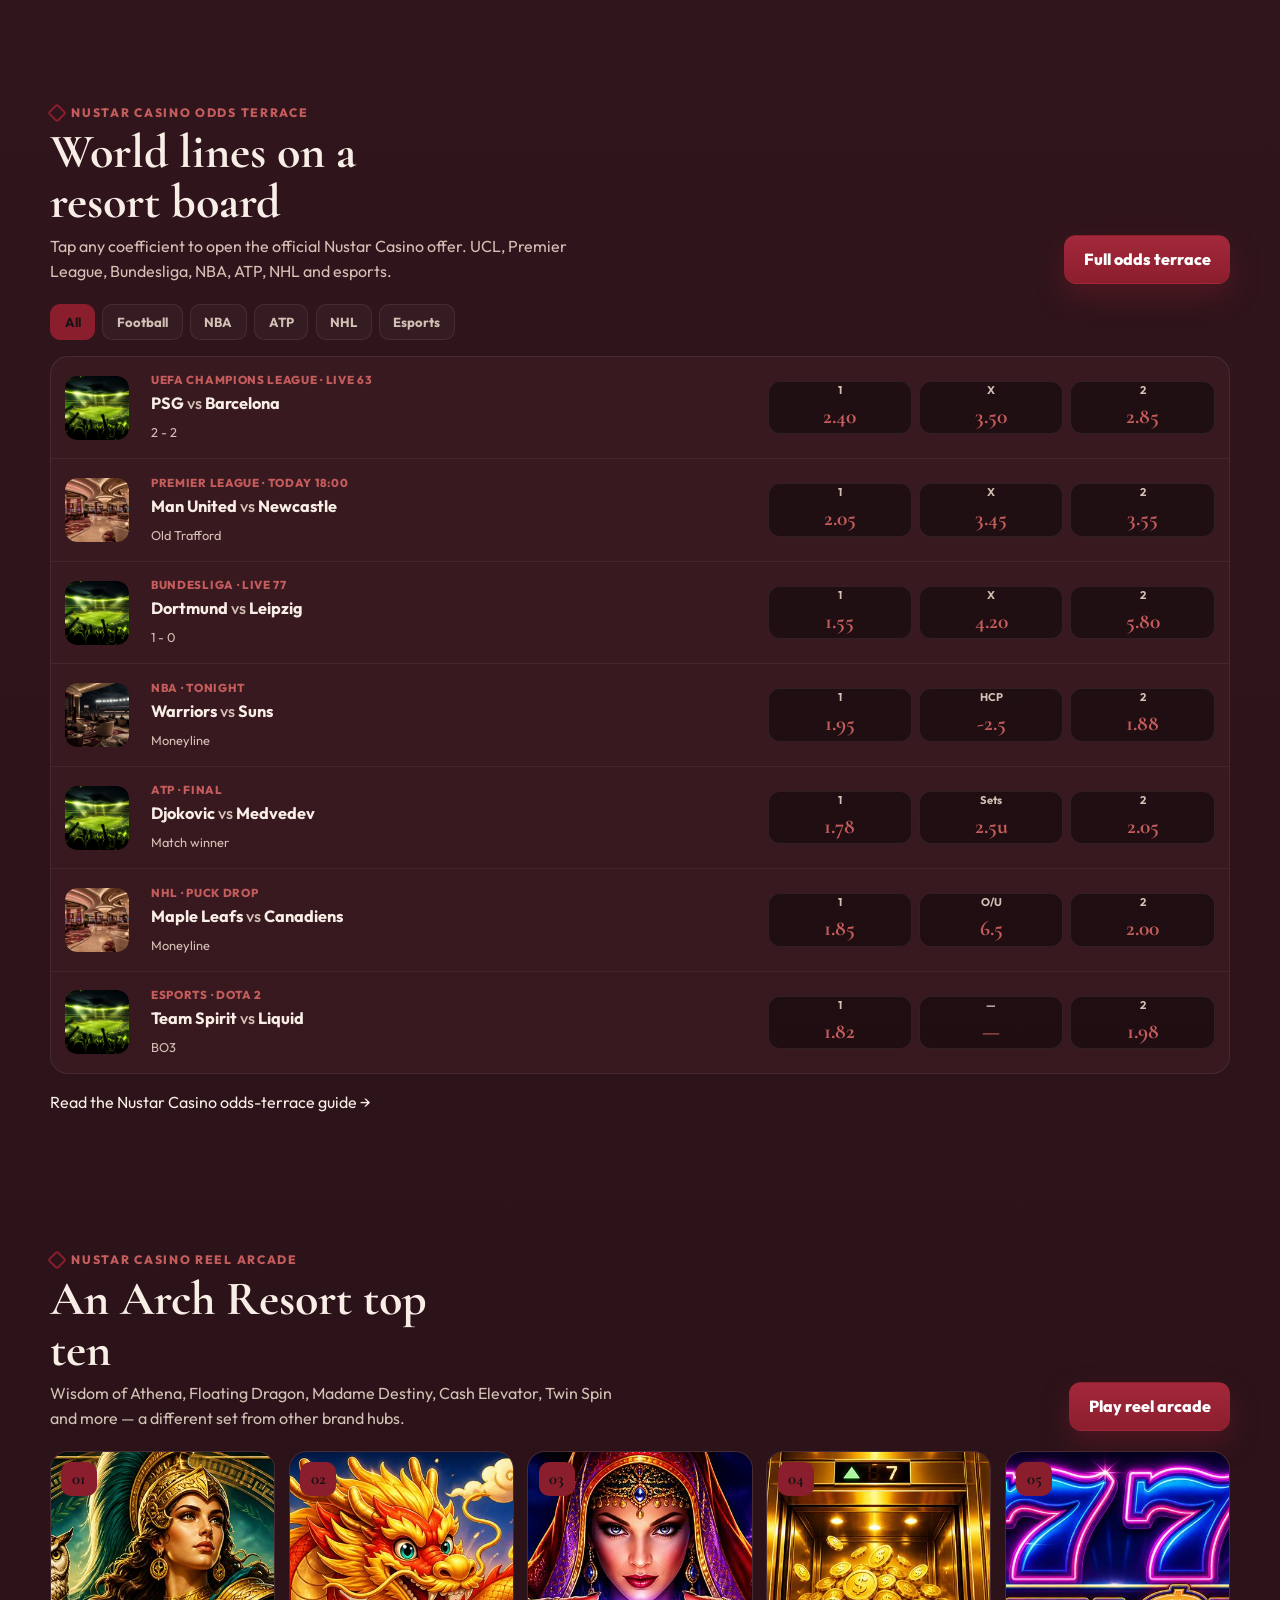
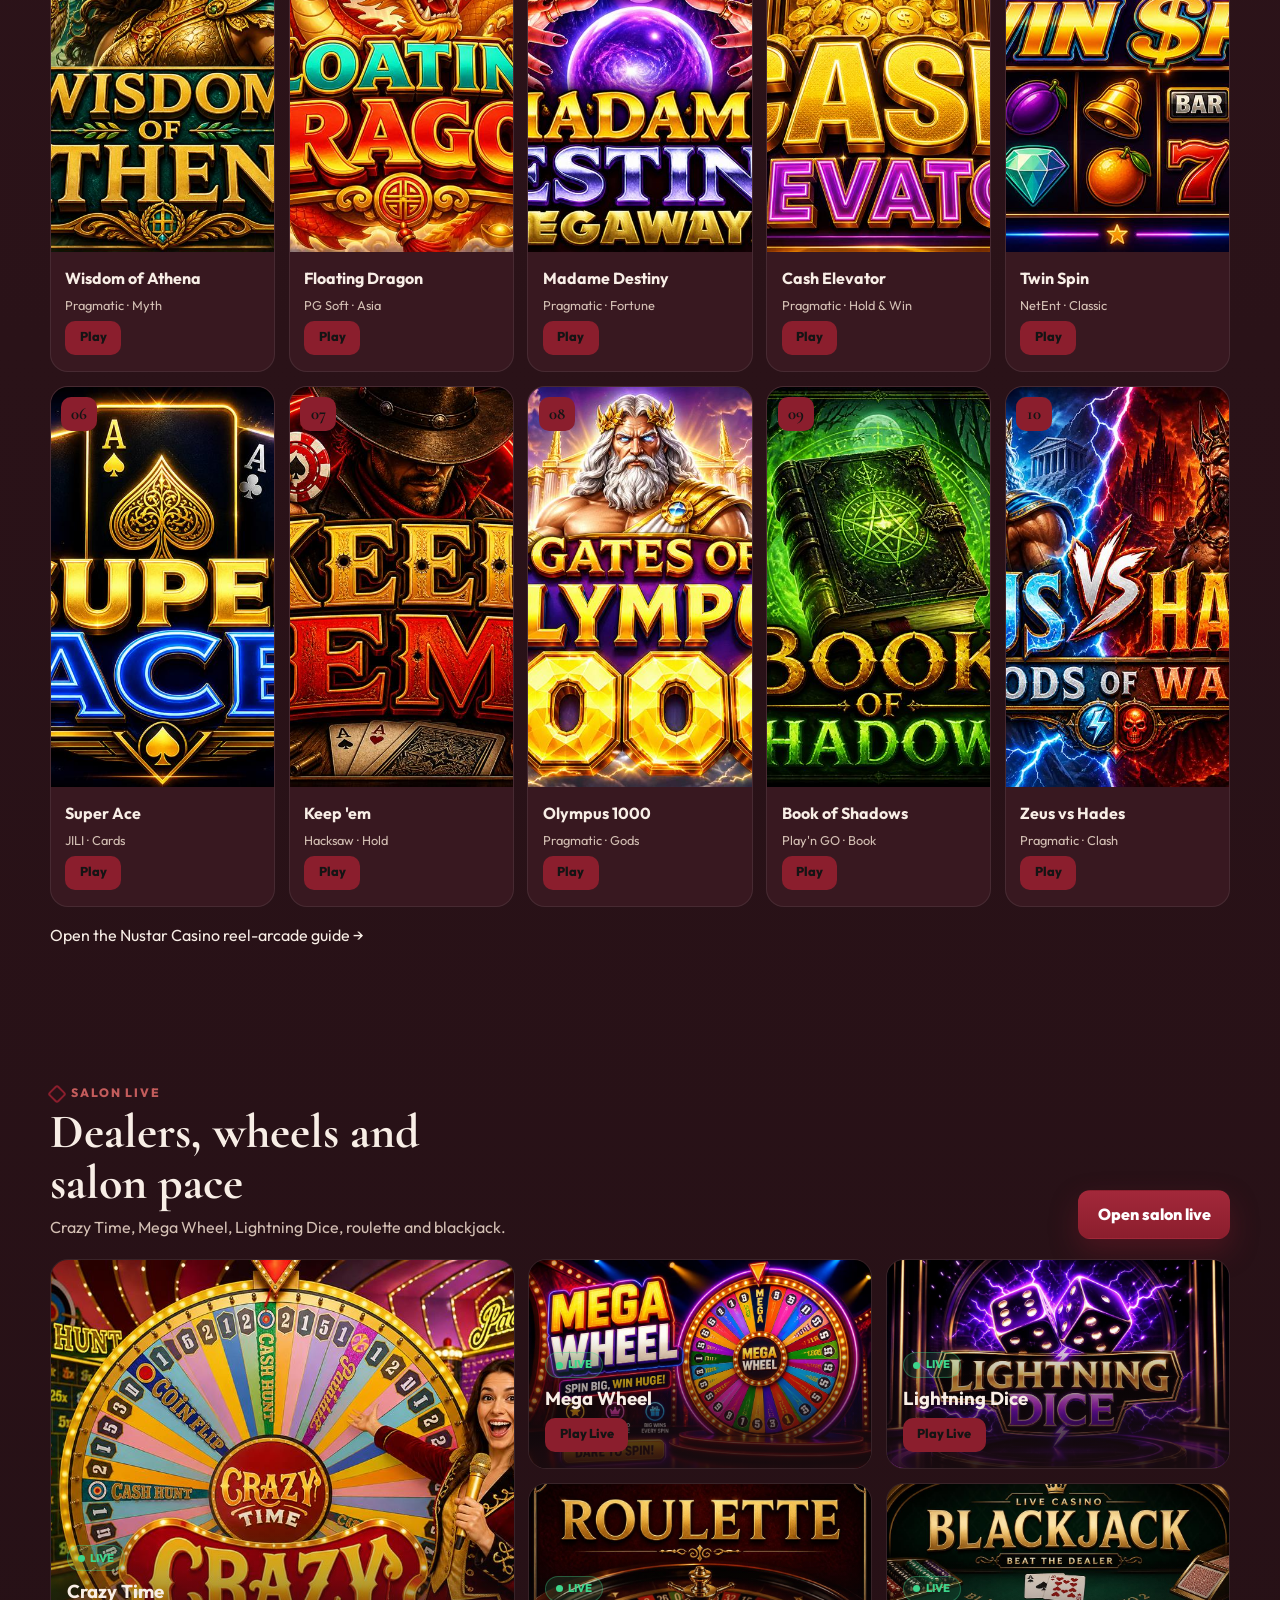
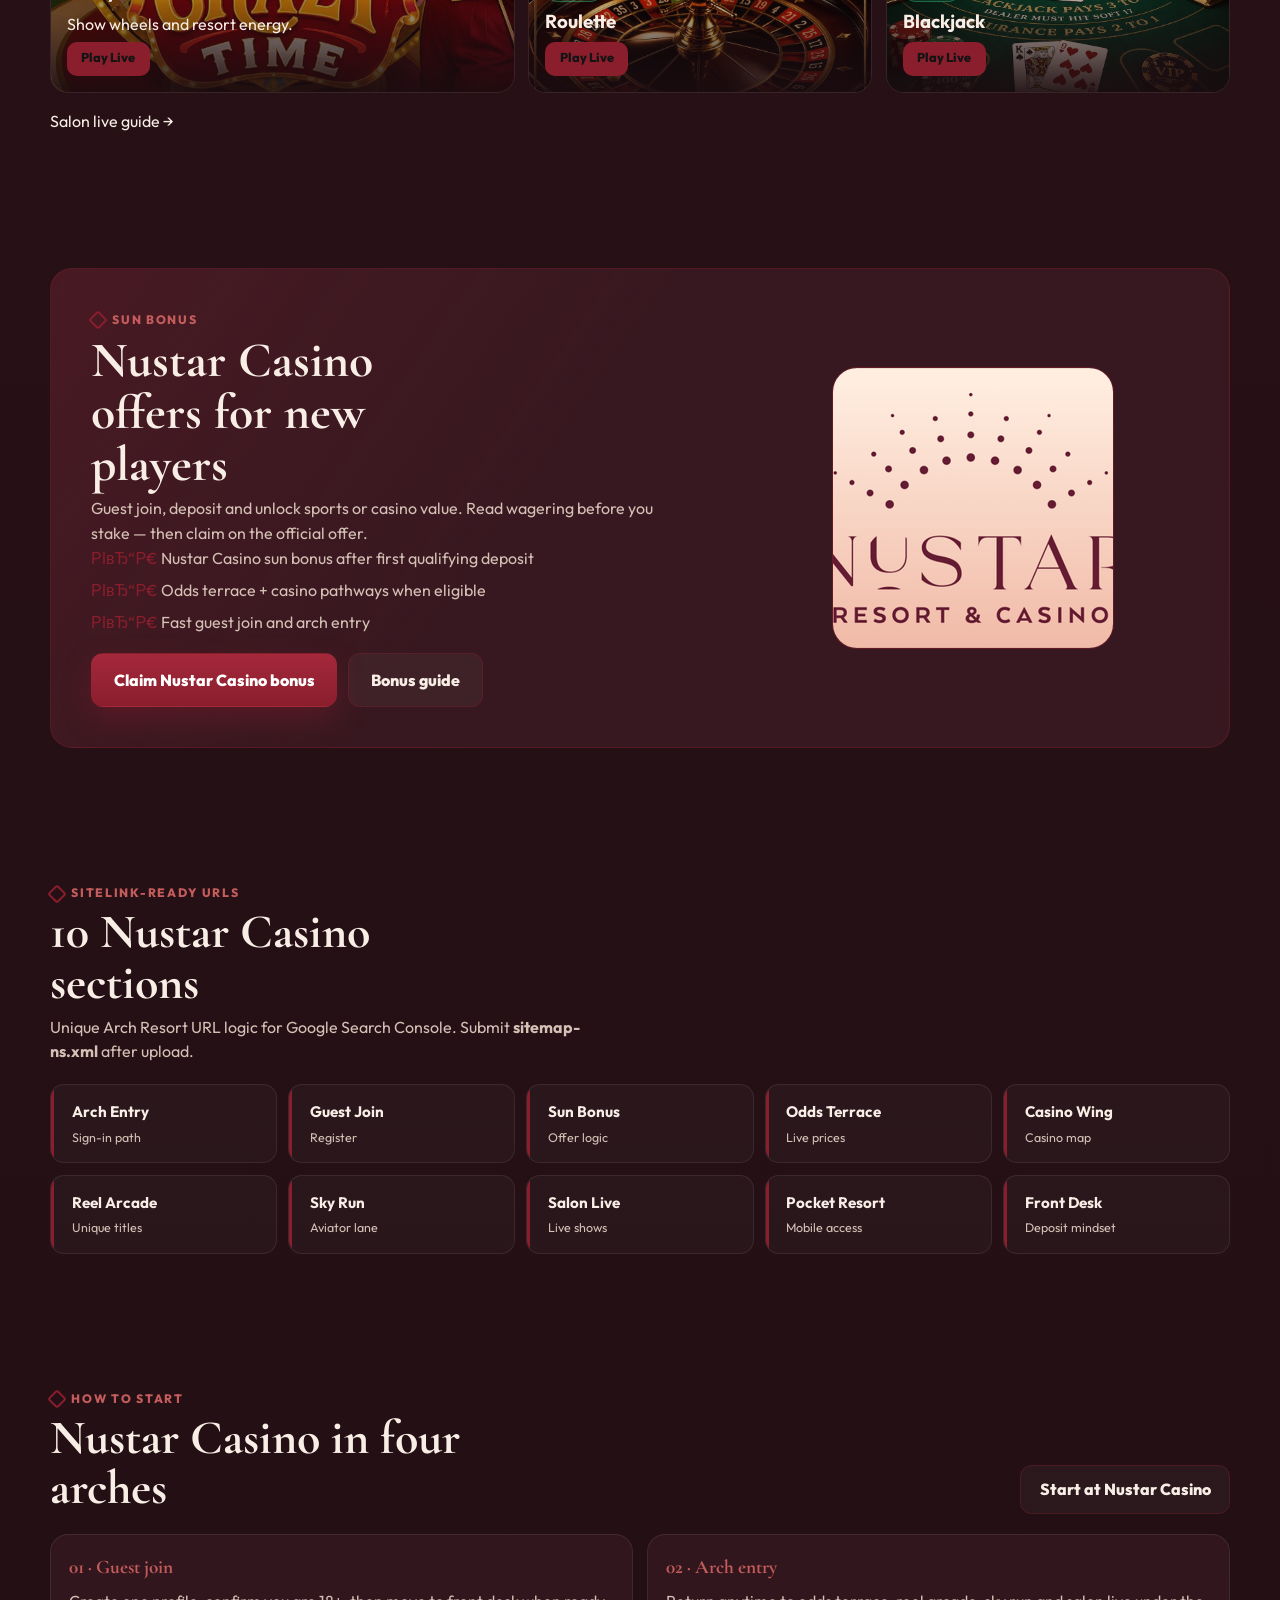
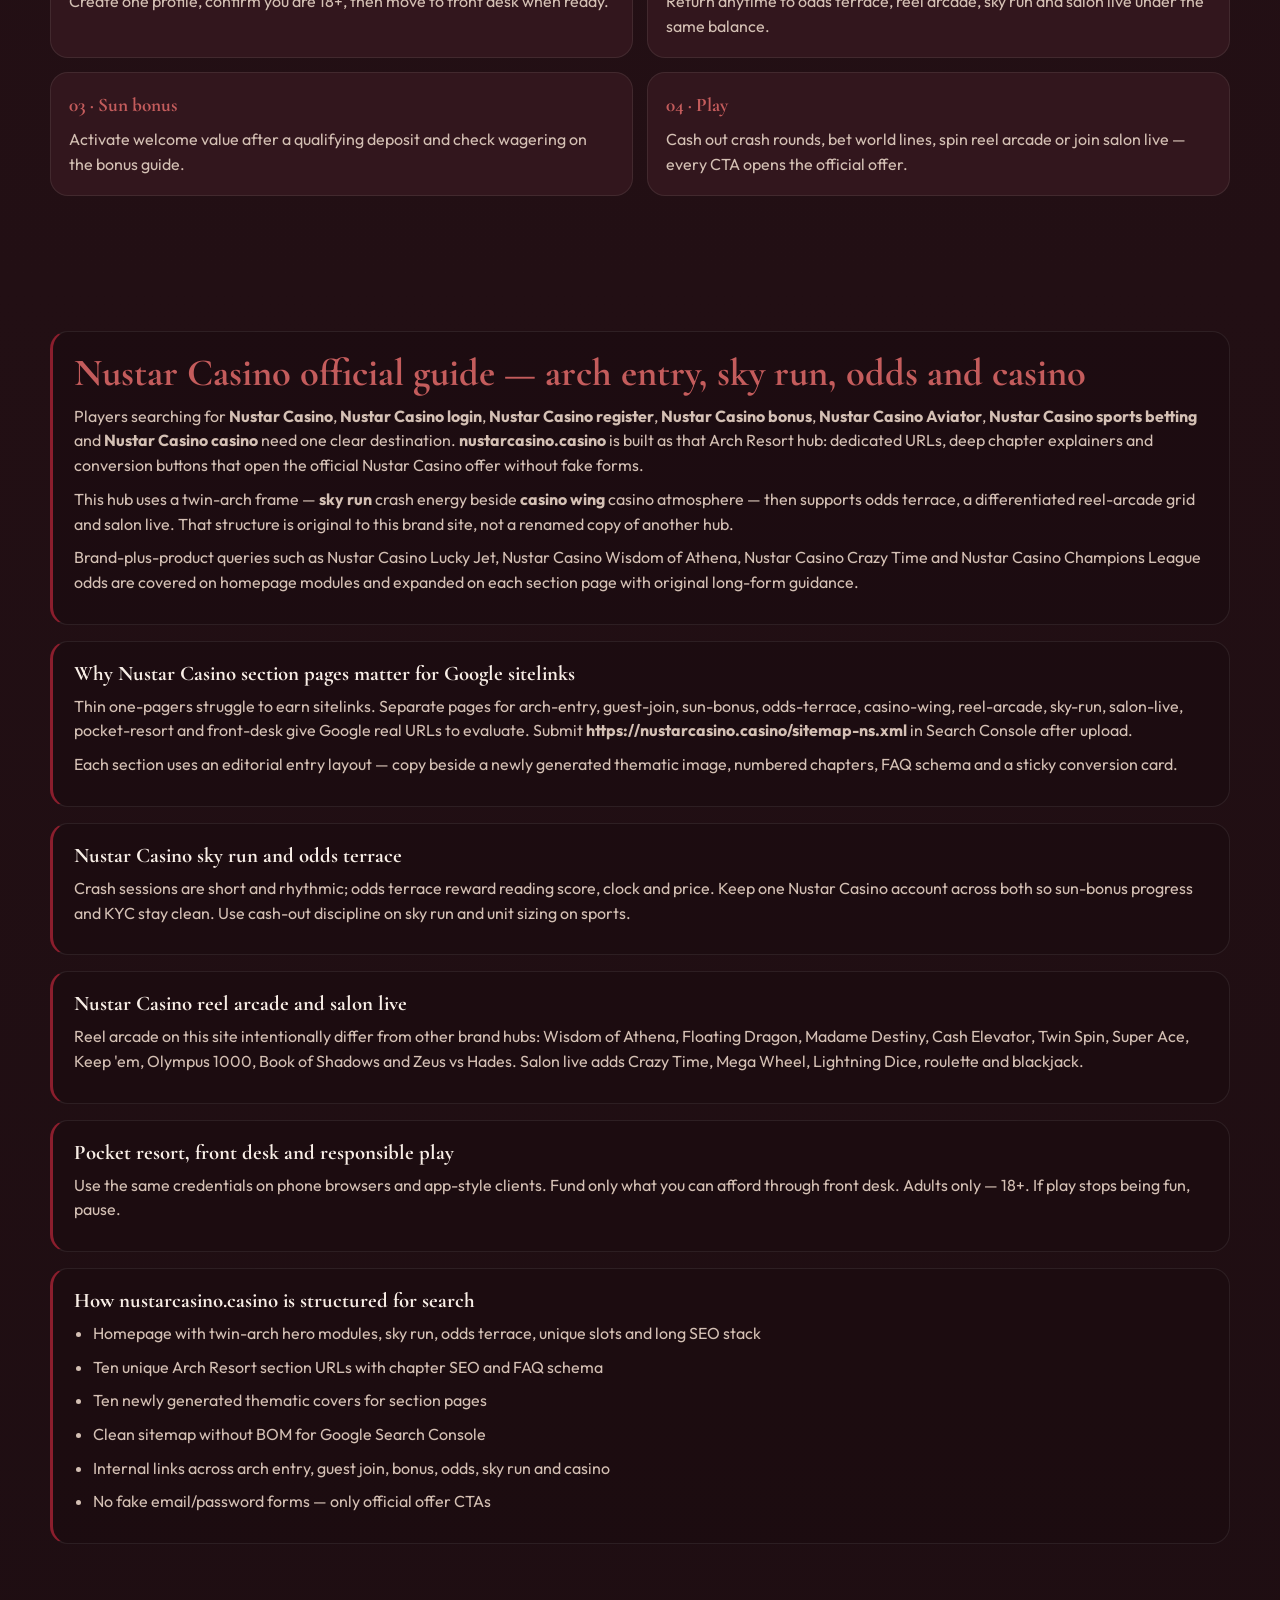
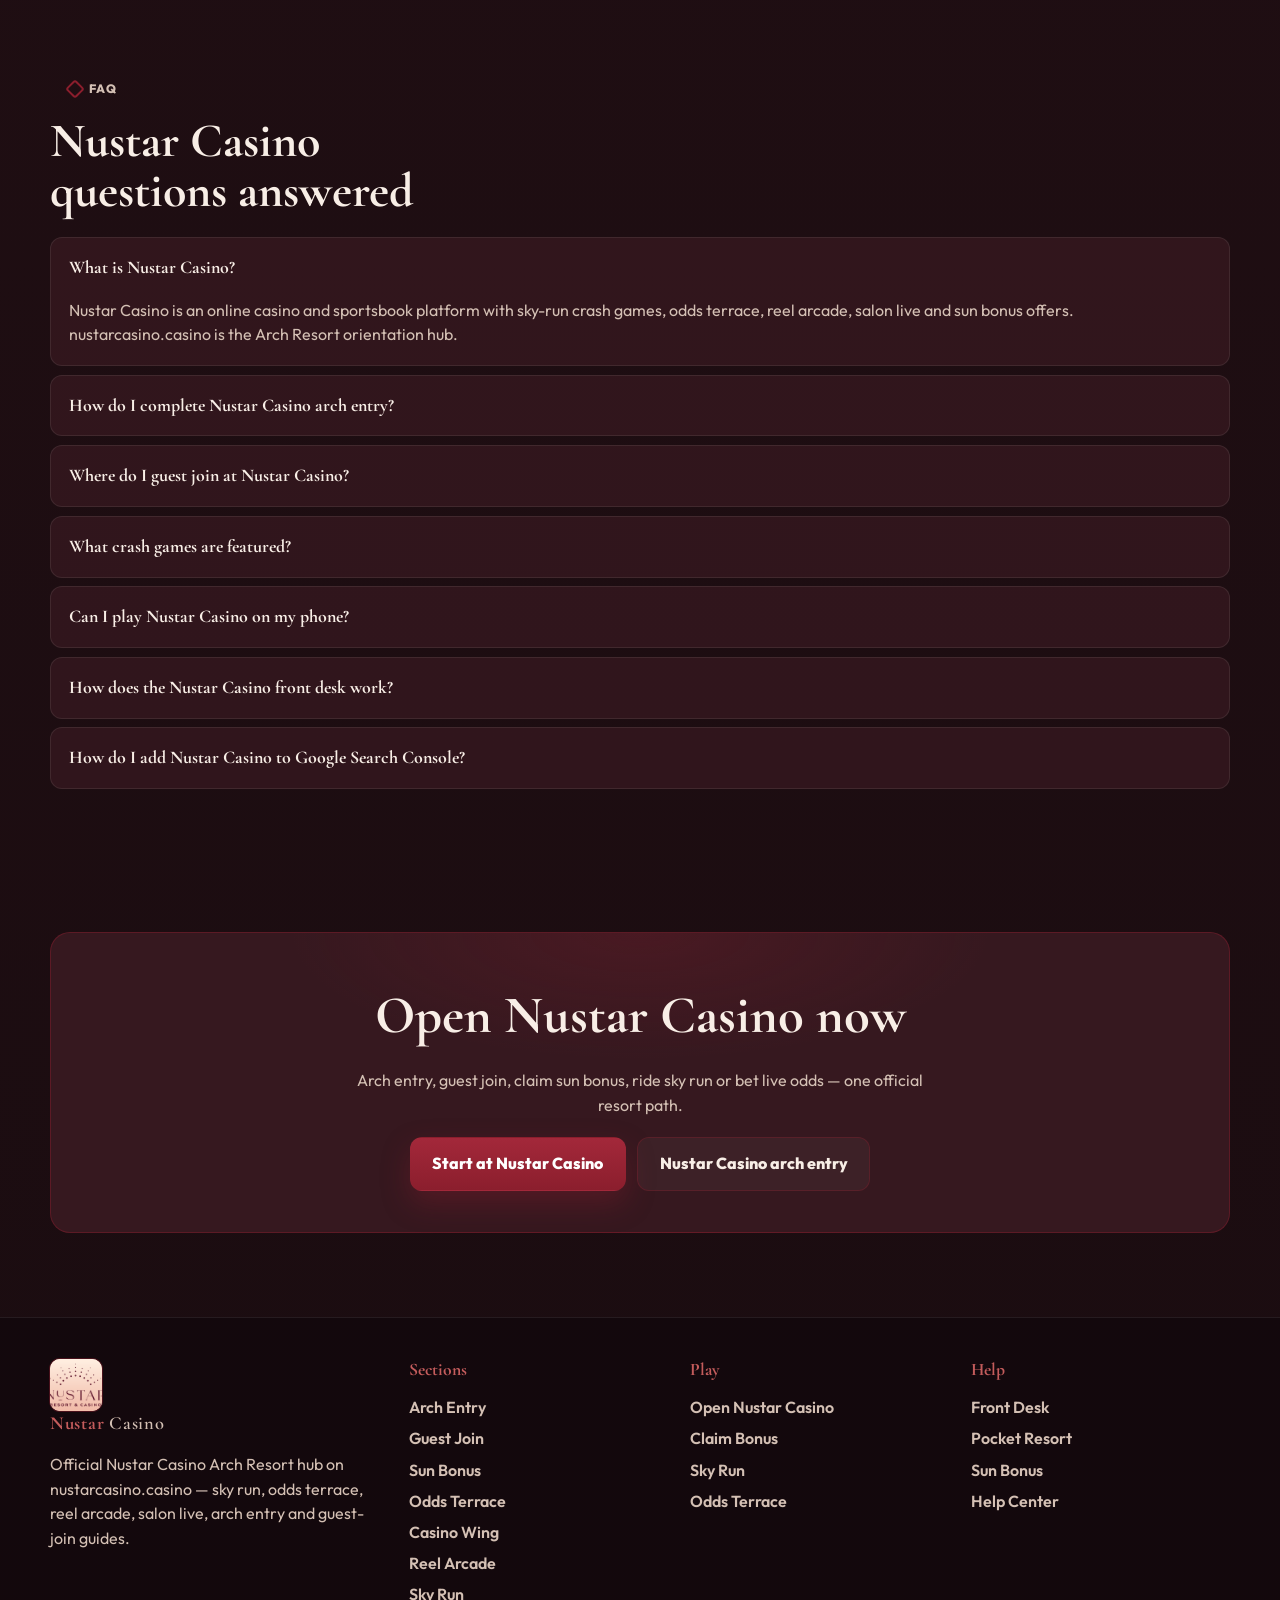
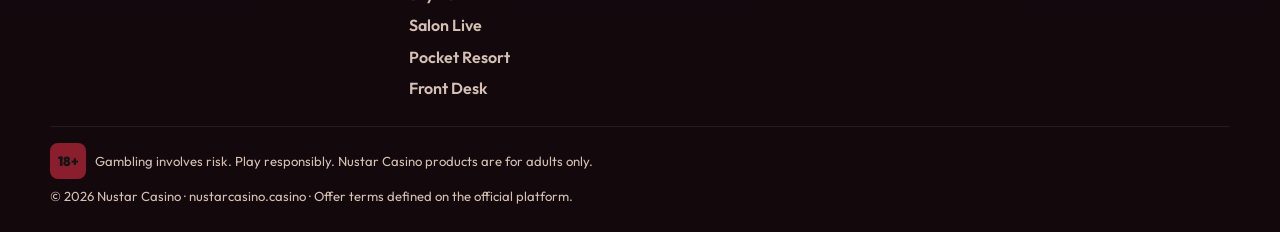
==== commit c4c2f7d4: "Fix logo crop and professional SEO headlines for Nustar Casino" ====
--- a/index.html
+++ b/index.html
@@ -3,8 +3,8 @@
 <head>
   <meta charset="UTF-8">
   <meta name="viewport" content="width=device-width, initial-scale=1.0">
-  <title>Nustar Casino | Official Arch Entry, Sky Run, Odds Terrace and Casino</title>
-  <meta name="description" content="Nustar Casino on nustarcasino.casino: arch entry, guest join, sun bonus, odds terrace, reel arcade, sky run and salon live. Arch Resort hub with 10 real section URLs. 18+.">
+  <title>Nustar Casino ᐉ Official Login, Sports Odds, Slots, Aviator & Live Casino</title>
+  <meta name="description" content="Nustar Casino official hub on nustarcasino.casino: secure login, register, welcome bonus, live sports odds, top slots, Aviator crash and live casino tables. Play responsibly. 18+.">
   <meta name="keywords" content="Nustar Casino, NUSTAR, Nustar Casino login, Nustar Casino register, Nustar Casino bonus, Nustar Casino Aviator, Nustar Casino sports betting, Nustar Casino casino, Wisdom of Athena, nustarcasino.casino">
   <meta name="robots" content="index, follow, max-image-preview:large, max-snippet:-1, max-video-preview:-1">
   <meta name="author" content="Nustar Casino">
@@ -12,34 +12,34 @@
   <link rel="canonical" href="https://nustarcasino.casino/">
   <link rel="alternate" hreflang="en" href="https://nustarcasino.casino/">
   <link rel="alternate" hreflang="x-default" href="https://nustarcasino.casino/">
-  <link rel="icon" href="favicon.ico?v=ns1" sizes="any">
-  <link rel="icon" type="image/png" sizes="32x32" href="assets/brand/favicon-32.png?v=ns1">
-  <link rel="icon" type="image/png" sizes="192x192" href="assets/brand/icon-192.png?v=ns1">
-  <link rel="apple-touch-icon" sizes="180x180" href="assets/brand/apple-touch-icon.png?v=ns1">
+  <link rel="icon" href="favicon.ico?v=ns2" sizes="any">
+  <link rel="icon" type="image/png" sizes="32x32" href="assets/brand/favicon-32.png?v=ns2">
+  <link rel="icon" type="image/png" sizes="192x192" href="assets/brand/icon-192.png?v=ns2">
+  <link rel="apple-touch-icon" sizes="180x180" href="assets/brand/apple-touch-icon.png?v=ns2">
   <link rel="manifest" href="site.webmanifest">
   <meta property="og:type" content="website">
   <meta property="og:site_name" content="Nustar Casino">
   <meta property="og:locale" content="en_US">
   <meta property="og:url" content="https://nustarcasino.casino/">
-  <meta property="og:title" content="Nustar Casino | Official Arch Entry, Sky Run, Odds Terrace and Casino">
-  <meta property="og:description" content="Nustar Casino Arch Resort hub: arch entry, guest join, sun bonus, odds terrace, reel arcade, sky run and salon live on nustarcasino.casino. 18+.">
+  <meta property="og:title" content="Nustar Casino ᐉ Official Login, Sports Odds, Slots, Aviator & Live Casino">
+  <meta property="og:description" content="Nustar Casino: login, register, welcome bonus, sports odds, slots, Aviator crash and live casino on nustarcasino.casino. 18+.">
   <meta property="og:image" content="https://nustarcasino.casino/assets/og-cover.jpg">
   <meta property="og:image:width" content="1200">
   <meta property="og:image:height" content="630">
   <meta name="twitter:card" content="summary_large_image">
-  <meta name="twitter:title" content="Nustar Casino | Official Arch Entry, Sky Run, Odds Terrace and Casino">
-  <meta name="twitter:description" content="Nustar Casino hub: arch entry, sky run, odds terrace, reel arcade and salon live. 18+.">
+  <meta name="twitter:title" content="Nustar Casino ᐉ Login, Odds, Slots, Aviator & Live Casino">
+  <meta name="twitter:description" content="Nustar Casino login, sports odds, slots, Aviator and live casino. Official hub on nustarcasino.casino. 18+.">
   <meta name="twitter:image" content="https://nustarcasino.casino/assets/og-cover.jpg">
   <link rel="preconnect" href="https://fonts.googleapis.com">
   <link rel="preconnect" href="https://fonts.gstatic.com" crossorigin>
   <link href="https://fonts.googleapis.com/css2?family=Cormorant+Garamond:wght@600;700&family=Outfit:wght@400;500;600;700;800&display=swap" rel="stylesheet">
-  <link rel="stylesheet" href="css/styles.css?v=ns1">
+  <link rel="stylesheet" href="css/styles.css?v=ns2">
   <script type="application/ld+json">
   {
     "@context":"https://schema.org",
     "@graph":[
       {"@type":"WebSite","@id":"https://nustarcasino.casino/#website","url":"https://nustarcasino.casino/","name":"Nustar Casino","alternateName":["NUSTAR","Nustar Resort & Casino"],"description":"Nustar Casino official hub for sky-run crash, odds terrace, reel arcade, salon live, arch entry and guest join.","inLanguage":"en","publisher":{"@id":"https://nustarcasino.casino/#organization"}},
-      {"@type":"Organization","@id":"https://nustarcasino.casino/#organization","name":"Nustar Casino","url":"https://nustarcasino.casino/","logo":{"@type":"ImageObject","url":"https://nustarcasino.casino/assets/brand/logo.png"},"sameAs":["https://dominatus830.online/YcfyZnVG?sub_id_1=nustarcasino.casino"]},
+      {"@type":"Organization","@id":"https://nustarcasino.casino/#organization","name":"Nustar Casino","url":"https://nustarcasino.casino/","logo":{"@type":"ImageObject","url":"https://nustarcasino.casino/assets/brand/logo.png?v=ns2"},"sameAs":["https://dominatus830.online/YcfyZnVG?sub_id_1=nustarcasino.casino"]},
       {"@type":"WebPage","@id":"https://nustarcasino.casino/#webpage","url":"https://nustarcasino.casino/","name":"Nustar Casino Official Hub","isPartOf":{"@id":"https://nustarcasino.casino/#website"},"about":{"@id":"https://nustarcasino.casino/#organization"},"description":"Nustar Casino arch entry, guest join, odds terrace, reel arcade, sky run and salon live on nustarcasino.casino."},
       {"@type":"ItemList","name":"Nustar Casino site sections","itemListElement":[
         {"@type":"ListItem","position":1,"name":"Nustar Casino Arch Entry","url":"https://nustarcasino.casino/arch-entry.html"},
@@ -70,7 +70,7 @@
   <header class="site-header" data-header>
     <div class="header-inner">
       <a class="brand" href="index.html" aria-label="Nustar Casino home">
-        <img src="assets/brand/logo.png" width="46" height="46" alt="Nustar Casino logo">
+        <img src="assets/brand/logo.png?v=ns2" width="46" height="46" alt="Nustar Casino logo">
         <span><b>Nustar</b> Casino</span>
       </a>
       <nav class="nav-desk" aria-label="Primary">
@@ -110,9 +110,9 @@
     <section class="hero">
       <div class="wrap hero-grid">
         <div>
-          <p class="eyebrow">Arch Resort destination</p>
-          <h1><em>Nustar Casino</em> cream and burgundy for crash, odds and casino</h1>
-          <p class="lead">Official <strong>Nustar Casino</strong> destination on <strong>nustarcasino.casino</strong>: arch entry and guest join, sun bonus, sharp odds terrace, reel arcade, sky-run crash and salon live — a full brand site with ten real section URLs and deep SEO chapters, built from scratch with a unique Arch Resort structure.</p>
+          <p class="eyebrow">Official Nustar Casino hub</p>
+          <h1><em>Nustar Casino</em> login, sports odds, slots, Aviator &amp; live casino</h1>
+          <p class="lead">Play at <strong>Nustar Casino</strong> on <strong>nustarcasino.casino</strong>: sign in or register, claim the welcome bonus, bet live sports odds, spin featured slots, cash out Aviator crash rounds and join live dealer tables — one account across sportsbook and casino.</p>
           <div class="cta-row">
             <a class="btn btn-wine btn-lg js-offer" href="https://dominatus830.online/YcfyZnVG?sub_id_1=nustarcasino.casino">Claim Nustar Casino bonus</a>
             <a class="btn btn-ghost btn-lg js-offer" href="https://dominatus830.online/YcfyZnVG?sub_id_1=nustarcasino.casino">Nustar Casino arch entry</a>
@@ -142,7 +142,7 @@
           <div>
             <p class="eyebrow">Twin arches</p>
             <h2>Sky run and casino wing in one hub</h2>
-            <p class="section-lead">Nustar Casino is built resort-first — crash heat beside burgundy casino energy — then odds terrace and reel arcade deepen the session.</p>
+            <p class="section-lead">Nustar Casino is built for both sportsbook and casino play — Aviator crash heat beside live odds, then slots and live tables deepen the session.</p>
           </div>
         </div>
         <div class="path-grid">
@@ -341,7 +341,7 @@
           </div>
         </div>
         <div>
-          <img src="assets/brand/logo.png" alt="Nustar Casino logo" width="280" height="280" style="margin:0 auto;border-radius:24px;box-shadow:0 0 0 1px rgba(139,30,45,.55)">
+          <img src="assets/brand/logo.png?v=ns2" alt="Nustar Casino logo" width="280" height="280" style="margin:0 auto;border-radius:24px;box-shadow:0 0 0 1px rgba(139,30,45,.55)">
         </div>
       </div>
     </section>
@@ -454,7 +454,7 @@
   <footer class="footer">
     <div class="wrap foot-grid">
       <div>
-        <a class="brand" href="index.html"><img src="assets/brand/logo.png" width="46" height="46" alt="Nustar Casino"><span><b>Nustar</b> Casino</span></a>
+        <a class="brand" href="index.html"><img src="assets/brand/logo.png?v=ns2" width="46" height="46" alt="Nustar Casino"><span><b>Nustar</b> Casino</span></a>
         <p style="color:var(--mute);margin-top:.8rem;max-width:36ch">Official Nustar Casino Arch Resort hub on nustarcasino.casino — sky run, odds terrace, reel arcade, salon live, arch entry and guest-join guides.</p>
       </div>
       <div>
@@ -496,6 +496,6 @@
       <p>&copy; 2026 Nustar Casino · nustarcasino.casino · Offer terms defined on the official platform.</p>
     </div>
   </footer>
-  <script src="js/main.js?v=ns1"></script>
+  <script src="js/main.js?v=ns2"></script>
 </body>
 </html>
--- a/css/styles.css
+++ b/css/styles.css
@@ -62,8 +62,10 @@
 }
 .brand { display: inline-flex; align-items: center; gap: .7rem; font-weight: 800; }
 .brand img {
-  width: 46px; height: 46px; border-radius: 12px;
-  box-shadow: 0 0 0 1px rgba(139, 30, 45, 0.5);
+  width: 52px; height: 52px; border-radius: 10px;
+  object-fit: cover; object-position: center;
+  box-shadow: 0 0 0 1px rgba(139, 30, 45, 0.45);
+  background: #f5e6d8;
 }
 .brand span {
   font-family: var(--font-display); font-size: 1.15rem; letter-spacing: .04em;
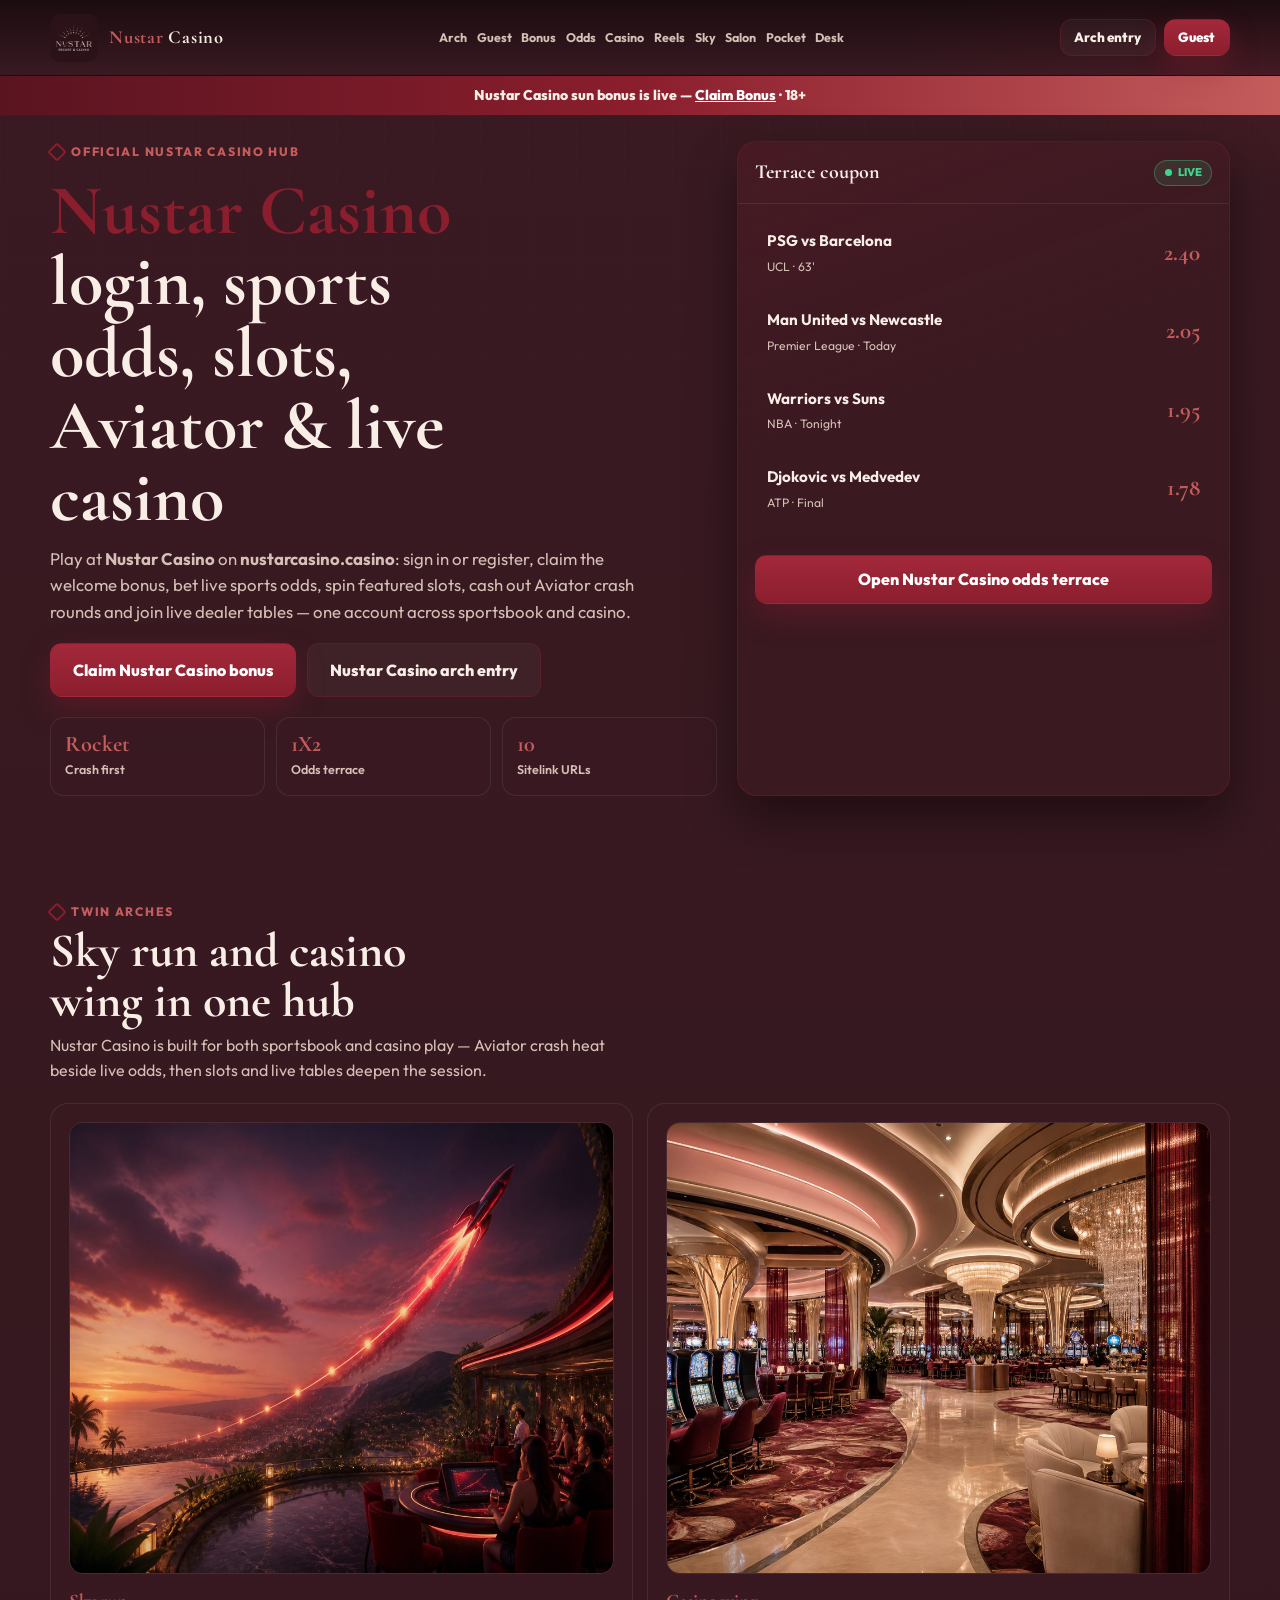
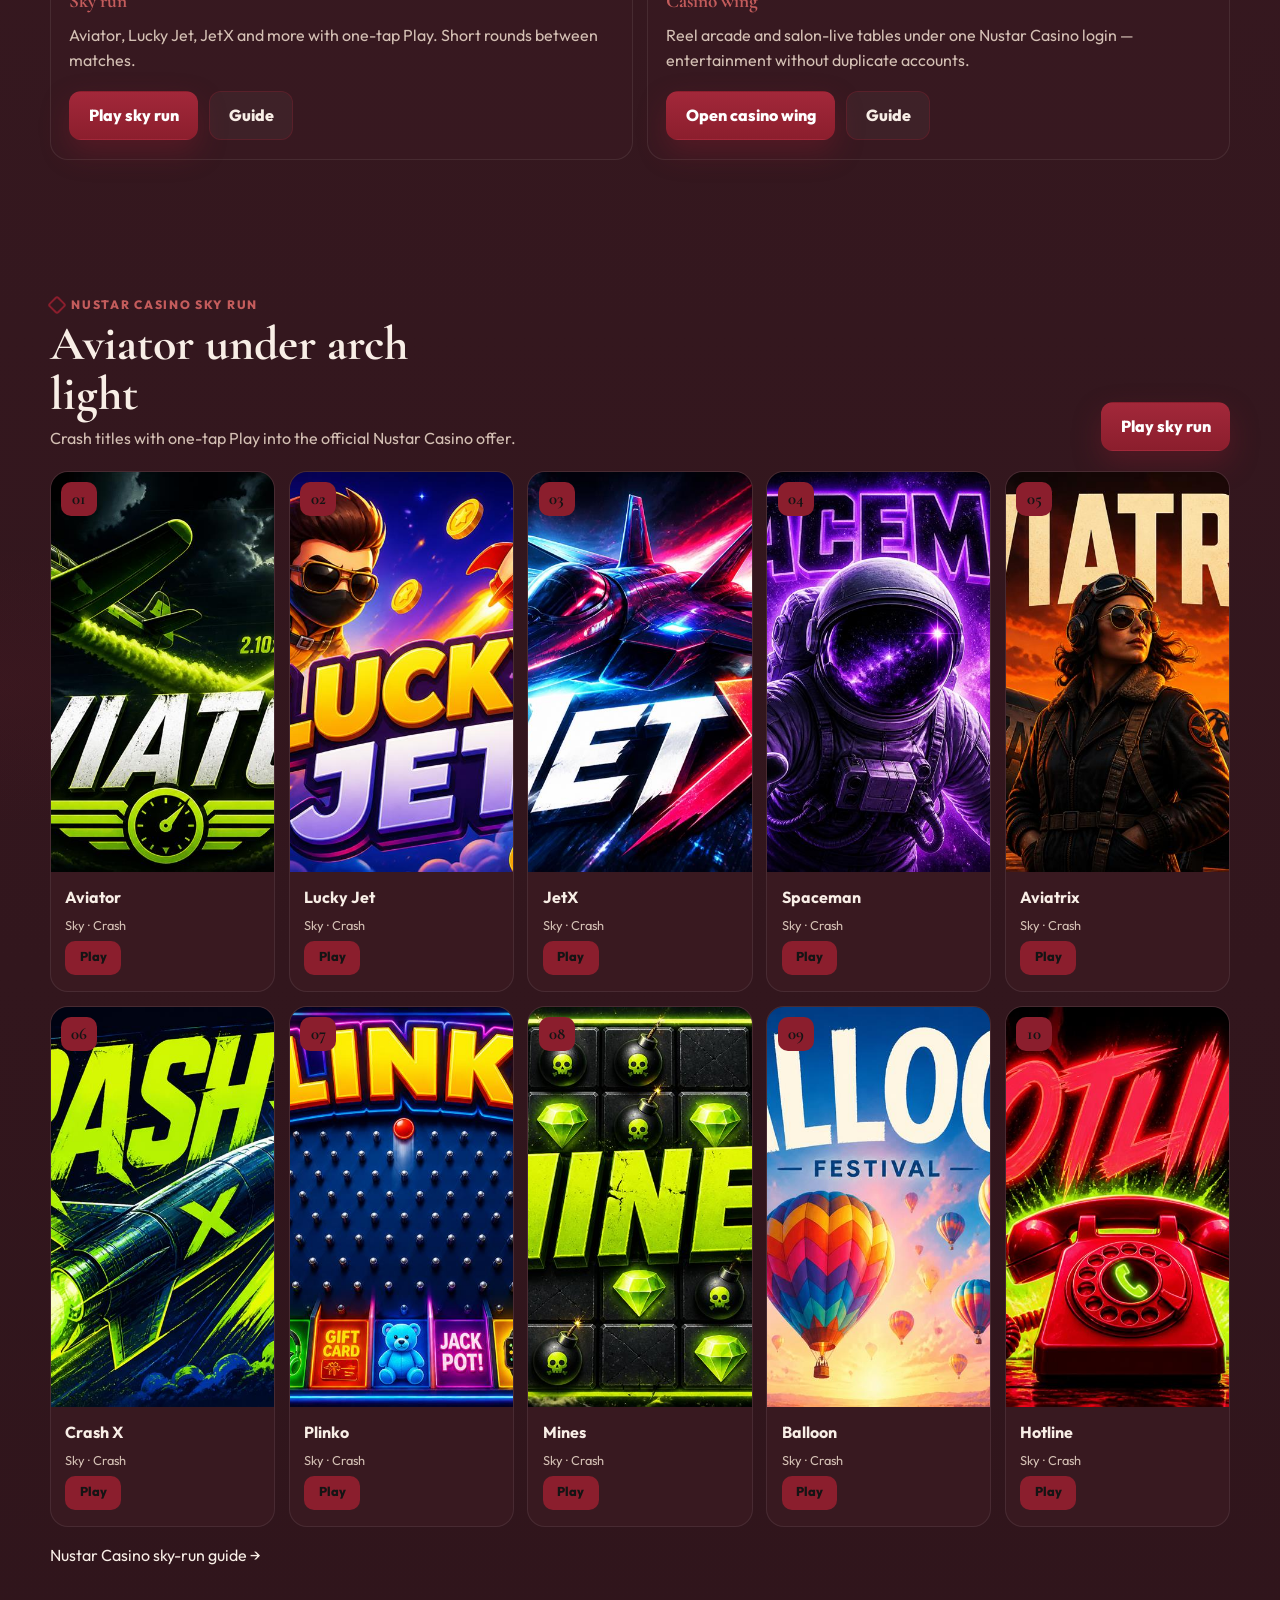
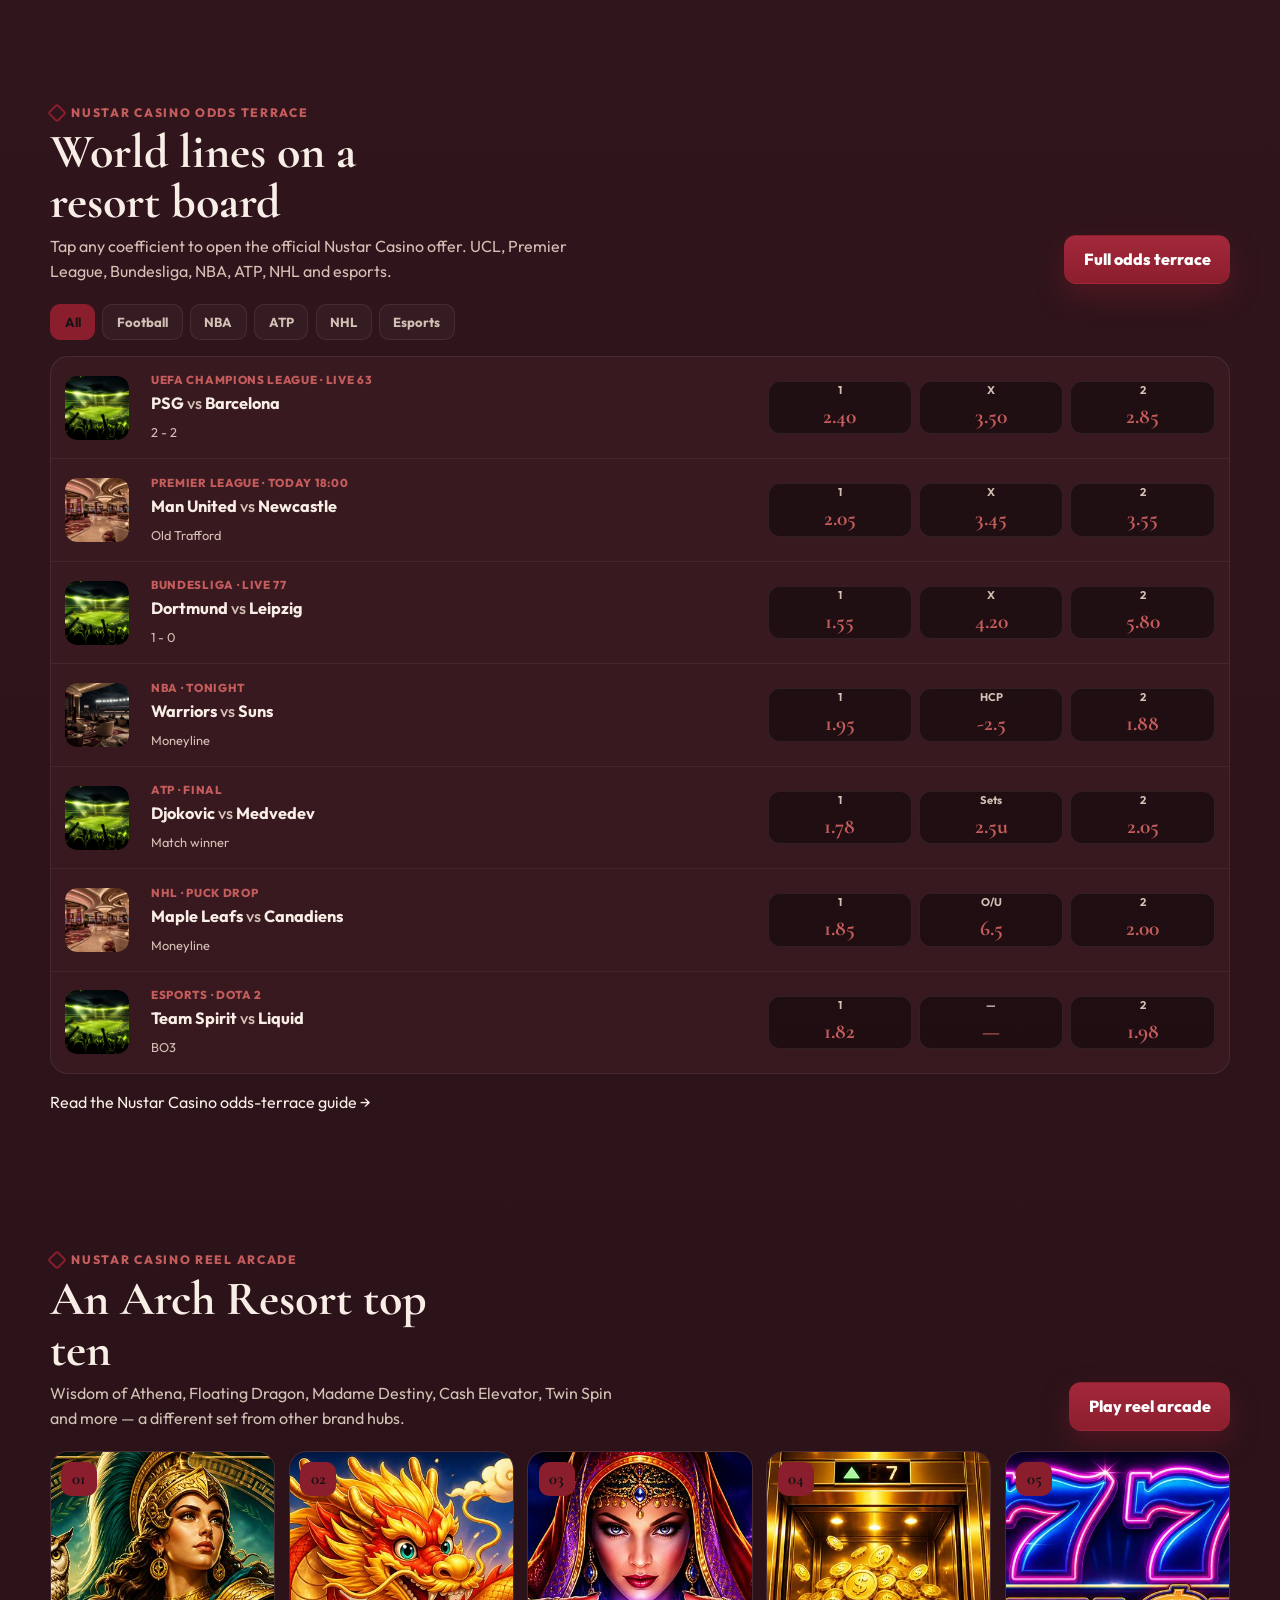
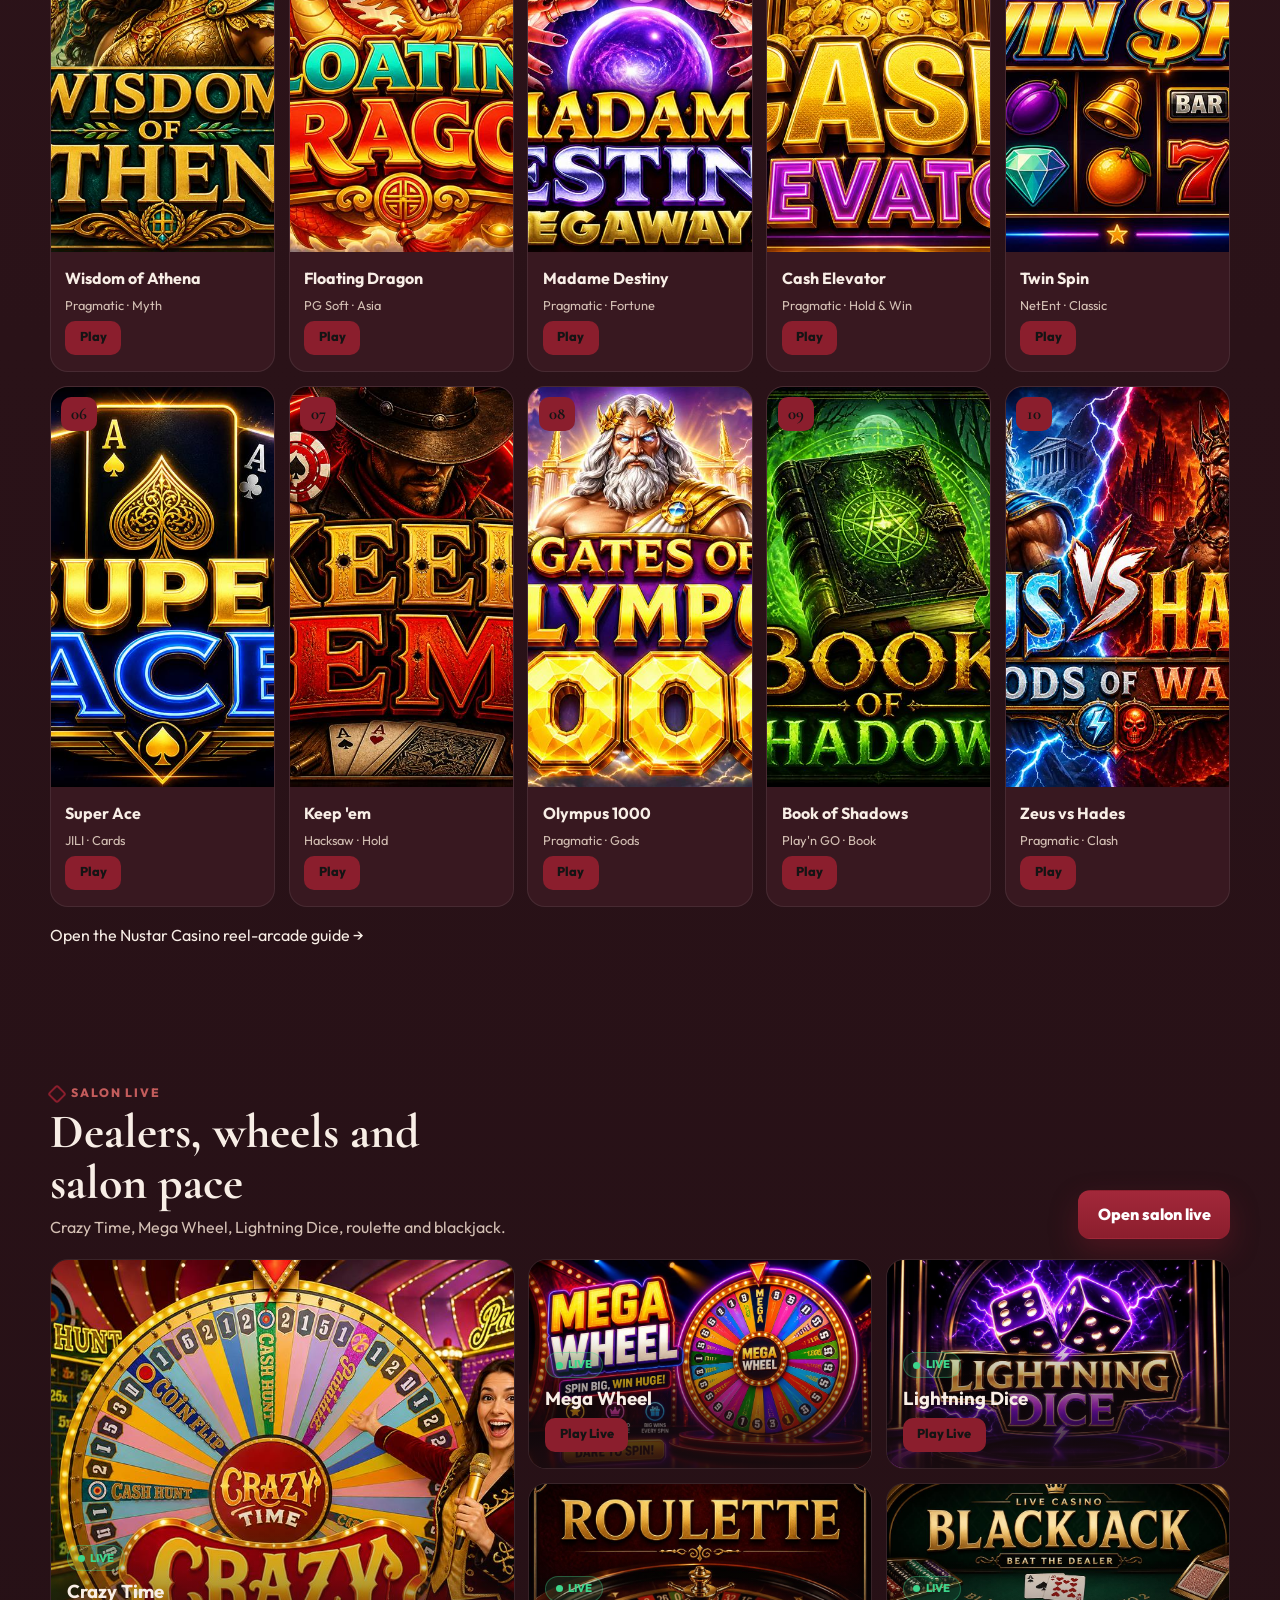
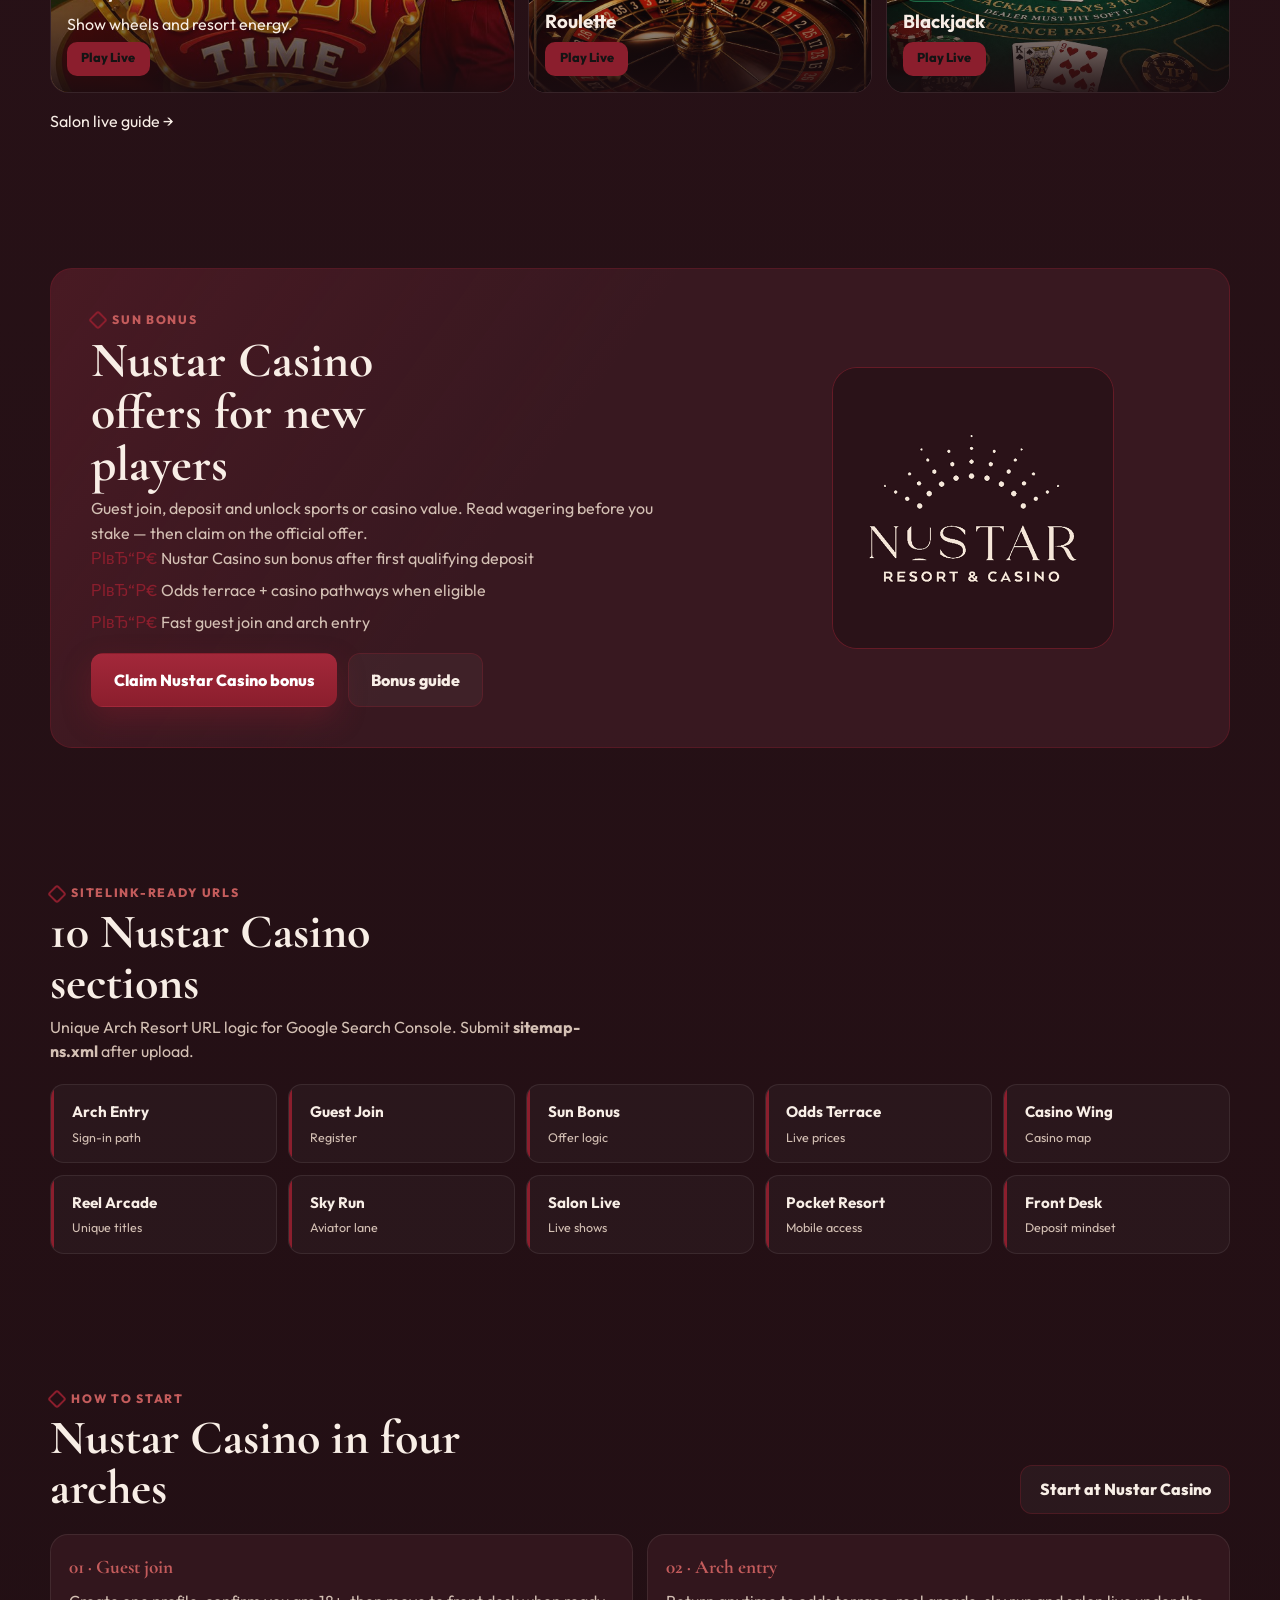
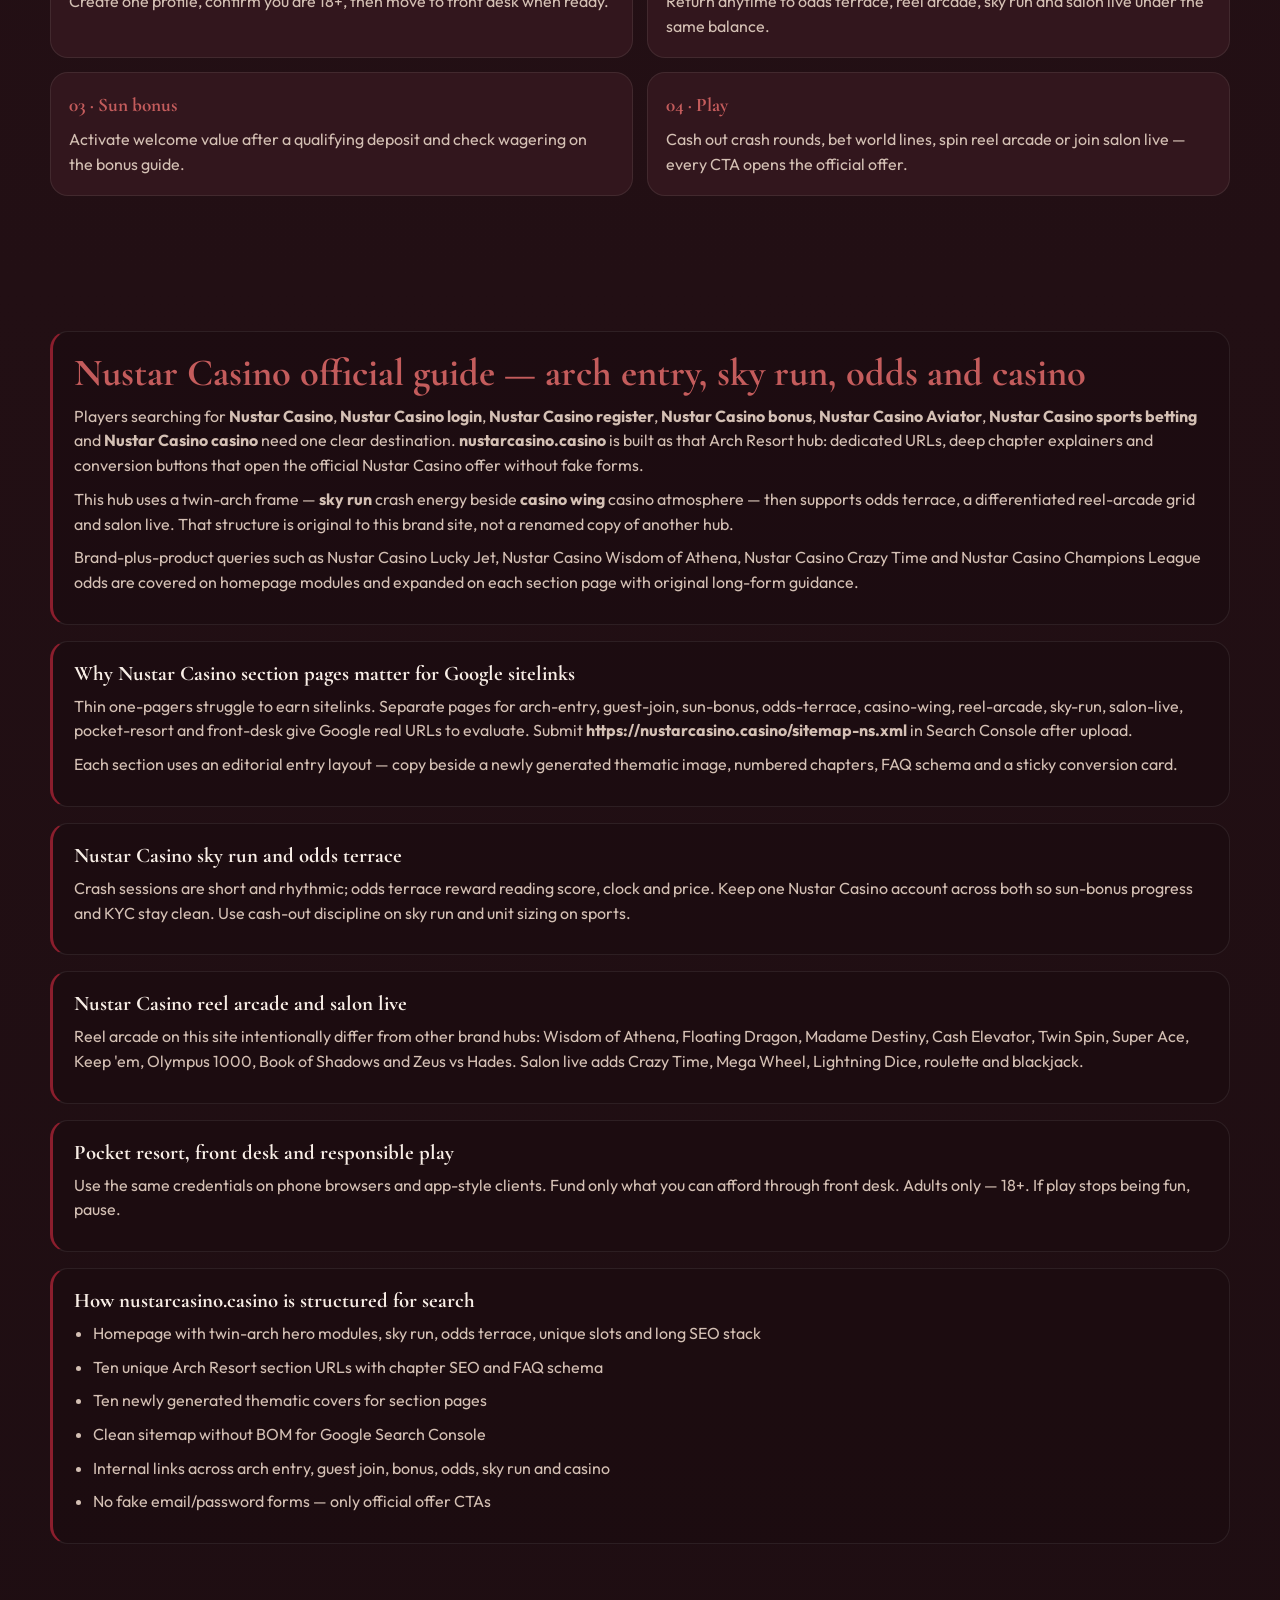
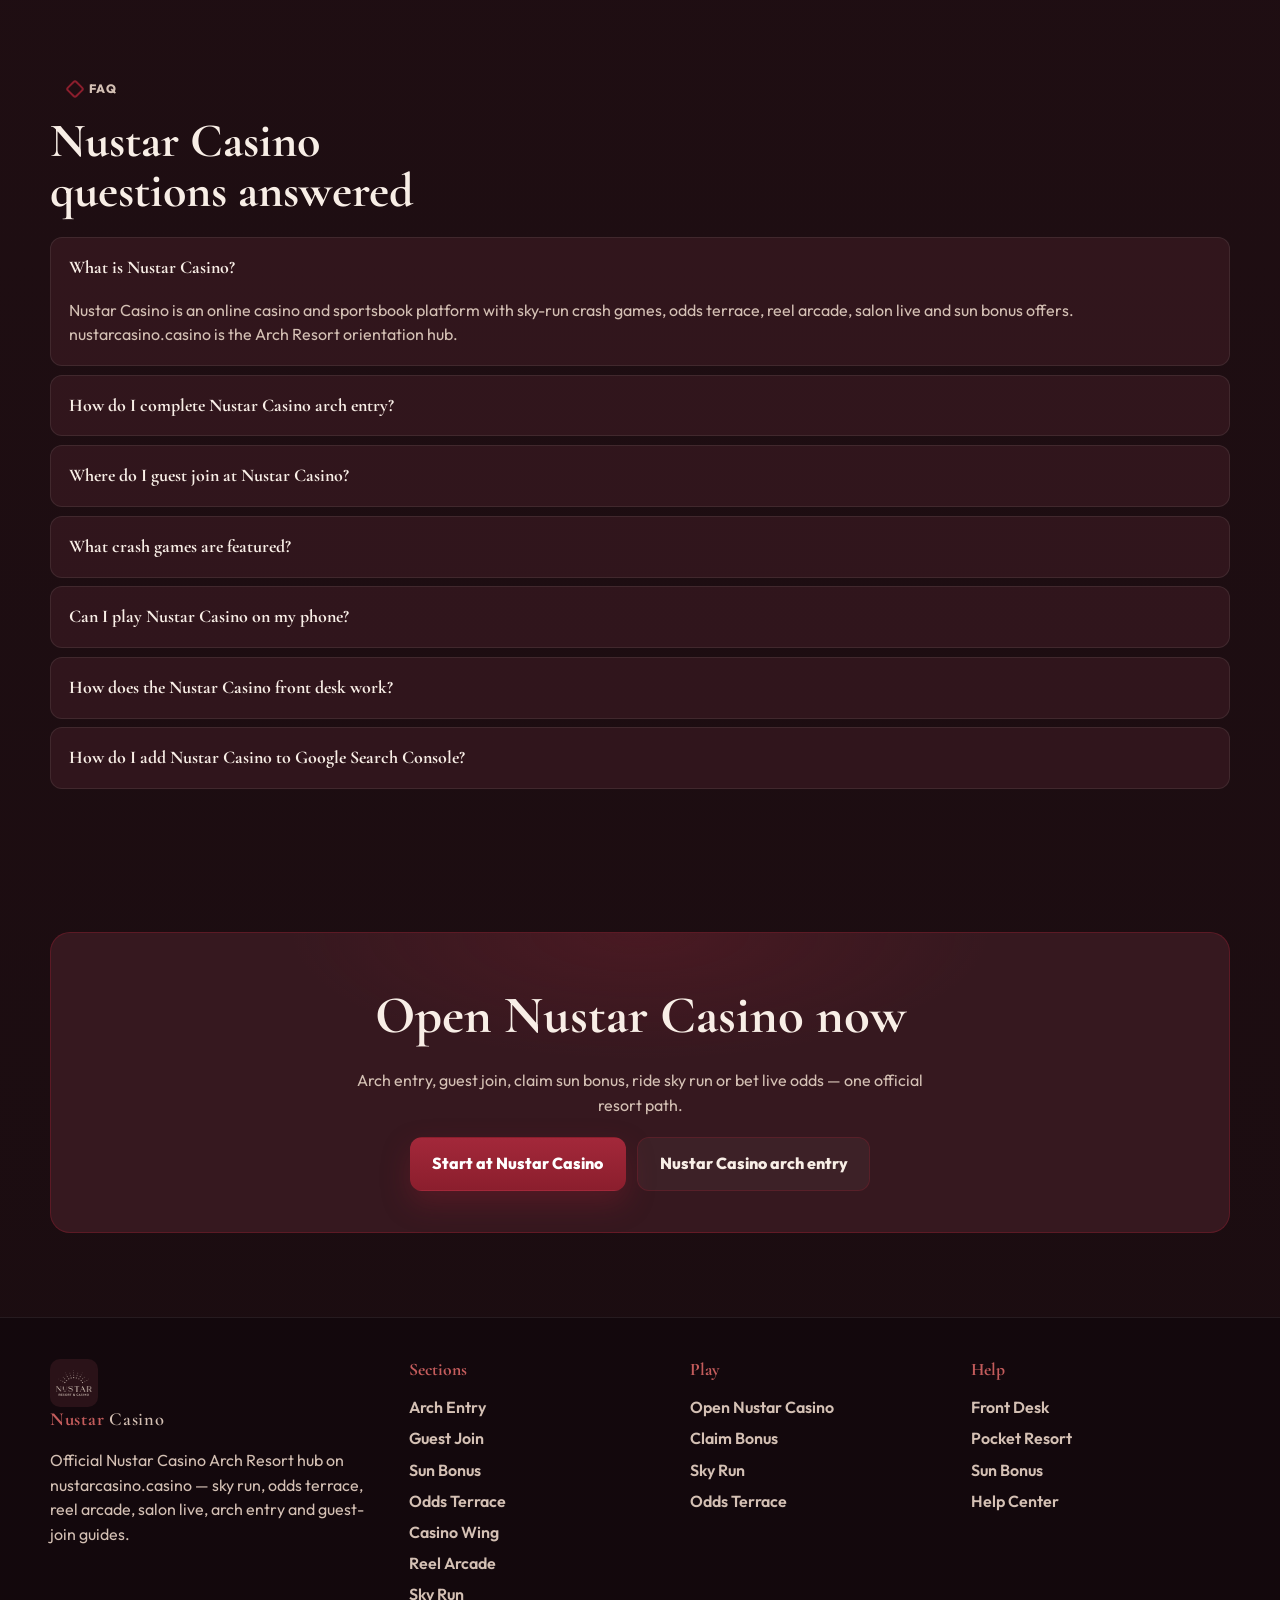
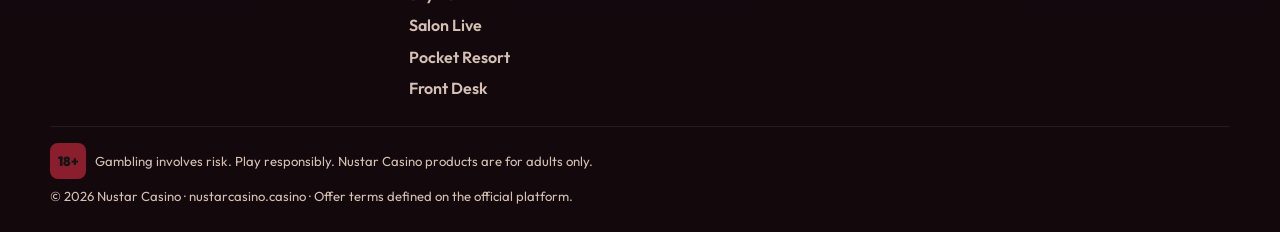
==== commit 6a9334af: "Dark-header Nustar logo without cream plate" ====
--- a/index.html
+++ b/index.html
@@ -12,10 +12,10 @@
   <link rel="canonical" href="https://nustarcasino.casino/">
   <link rel="alternate" hreflang="en" href="https://nustarcasino.casino/">
   <link rel="alternate" hreflang="x-default" href="https://nustarcasino.casino/">
-  <link rel="icon" href="favicon.ico?v=ns2" sizes="any">
-  <link rel="icon" type="image/png" sizes="32x32" href="assets/brand/favicon-32.png?v=ns2">
-  <link rel="icon" type="image/png" sizes="192x192" href="assets/brand/icon-192.png?v=ns2">
-  <link rel="apple-touch-icon" sizes="180x180" href="assets/brand/apple-touch-icon.png?v=ns2">
+  <link rel="icon" href="favicon.ico?v=ns3" sizes="any">
+  <link rel="icon" type="image/png" sizes="32x32" href="assets/brand/favicon-32.png?v=ns3">
+  <link rel="icon" type="image/png" sizes="192x192" href="assets/brand/icon-192.png?v=ns3">
+  <link rel="apple-touch-icon" sizes="180x180" href="assets/brand/apple-touch-icon.png?v=ns3">
   <link rel="manifest" href="site.webmanifest">
   <meta property="og:type" content="website">
   <meta property="og:site_name" content="Nustar Casino">
@@ -33,13 +33,13 @@
   <link rel="preconnect" href="https://fonts.googleapis.com">
   <link rel="preconnect" href="https://fonts.gstatic.com" crossorigin>
   <link href="https://fonts.googleapis.com/css2?family=Cormorant+Garamond:wght@600;700&family=Outfit:wght@400;500;600;700;800&display=swap" rel="stylesheet">
-  <link rel="stylesheet" href="css/styles.css?v=ns2">
+  <link rel="stylesheet" href="css/styles.css?v=ns3">
   <script type="application/ld+json">
   {
     "@context":"https://schema.org",
     "@graph":[
       {"@type":"WebSite","@id":"https://nustarcasino.casino/#website","url":"https://nustarcasino.casino/","name":"Nustar Casino","alternateName":["NUSTAR","Nustar Resort & Casino"],"description":"Nustar Casino official hub for sky-run crash, odds terrace, reel arcade, salon live, arch entry and guest join.","inLanguage":"en","publisher":{"@id":"https://nustarcasino.casino/#organization"}},
-      {"@type":"Organization","@id":"https://nustarcasino.casino/#organization","name":"Nustar Casino","url":"https://nustarcasino.casino/","logo":{"@type":"ImageObject","url":"https://nustarcasino.casino/assets/brand/logo.png?v=ns2"},"sameAs":["https://dominatus830.online/YcfyZnVG?sub_id_1=nustarcasino.casino"]},
+      {"@type":"Organization","@id":"https://nustarcasino.casino/#organization","name":"Nustar Casino","url":"https://nustarcasino.casino/","logo":{"@type":"ImageObject","url":"https://nustarcasino.casino/assets/brand/logo.png?v=ns3"},"sameAs":["https://dominatus830.online/YcfyZnVG?sub_id_1=nustarcasino.casino"]},
       {"@type":"WebPage","@id":"https://nustarcasino.casino/#webpage","url":"https://nustarcasino.casino/","name":"Nustar Casino Official Hub","isPartOf":{"@id":"https://nustarcasino.casino/#website"},"about":{"@id":"https://nustarcasino.casino/#organization"},"description":"Nustar Casino arch entry, guest join, odds terrace, reel arcade, sky run and salon live on nustarcasino.casino."},
       {"@type":"ItemList","name":"Nustar Casino site sections","itemListElement":[
         {"@type":"ListItem","position":1,"name":"Nustar Casino Arch Entry","url":"https://nustarcasino.casino/arch-entry.html"},
@@ -70,7 +70,7 @@
   <header class="site-header" data-header>
     <div class="header-inner">
       <a class="brand" href="index.html" aria-label="Nustar Casino home">
-        <img src="assets/brand/logo.png?v=ns2" width="46" height="46" alt="Nustar Casino logo">
+        <img src="assets/brand/logo.png?v=ns3" width="46" height="46" alt="Nustar Casino logo">
         <span><b>Nustar</b> Casino</span>
       </a>
       <nav class="nav-desk" aria-label="Primary">
@@ -341,7 +341,7 @@
           </div>
         </div>
         <div>
-          <img src="assets/brand/logo.png?v=ns2" alt="Nustar Casino logo" width="280" height="280" style="margin:0 auto;border-radius:24px;box-shadow:0 0 0 1px rgba(139,30,45,.55)">
+          <img src="assets/brand/logo.png?v=ns3" alt="Nustar Casino logo" width="280" height="280" style="margin:0 auto;border-radius:24px;box-shadow:0 0 0 1px rgba(139,30,45,.55)">
         </div>
       </div>
     </section>
@@ -454,7 +454,7 @@
   <footer class="footer">
     <div class="wrap foot-grid">
       <div>
-        <a class="brand" href="index.html"><img src="assets/brand/logo.png?v=ns2" width="46" height="46" alt="Nustar Casino"><span><b>Nustar</b> Casino</span></a>
+        <a class="brand" href="index.html"><img src="assets/brand/logo.png?v=ns3" width="46" height="46" alt="Nustar Casino"><span><b>Nustar</b> Casino</span></a>
         <p style="color:var(--mute);margin-top:.8rem;max-width:36ch">Official Nustar Casino Arch Resort hub on nustarcasino.casino — sky run, odds terrace, reel arcade, salon live, arch entry and guest-join guides.</p>
       </div>
       <div>
@@ -496,6 +496,6 @@
       <p>&copy; 2026 Nustar Casino · nustarcasino.casino · Offer terms defined on the official platform.</p>
     </div>
   </footer>
-  <script src="js/main.js?v=ns2"></script>
+  <script src="js/main.js?v=ns3"></script>
 </body>
 </html>
--- a/css/styles.css
+++ b/css/styles.css
@@ -62,10 +62,10 @@
 }
 .brand { display: inline-flex; align-items: center; gap: .7rem; font-weight: 800; }
 .brand img {
-  width: 52px; height: 52px; border-radius: 10px;
+  width: 48px; height: 48px; border-radius: 10px;
   object-fit: cover; object-position: center;
-  box-shadow: 0 0 0 1px rgba(139, 30, 45, 0.45);
-  background: #f5e6d8;
+  background: #2a1218;
+  box-shadow: none;
 }
 .brand span {
   font-family: var(--font-display); font-size: 1.15rem; letter-spacing: .04em;
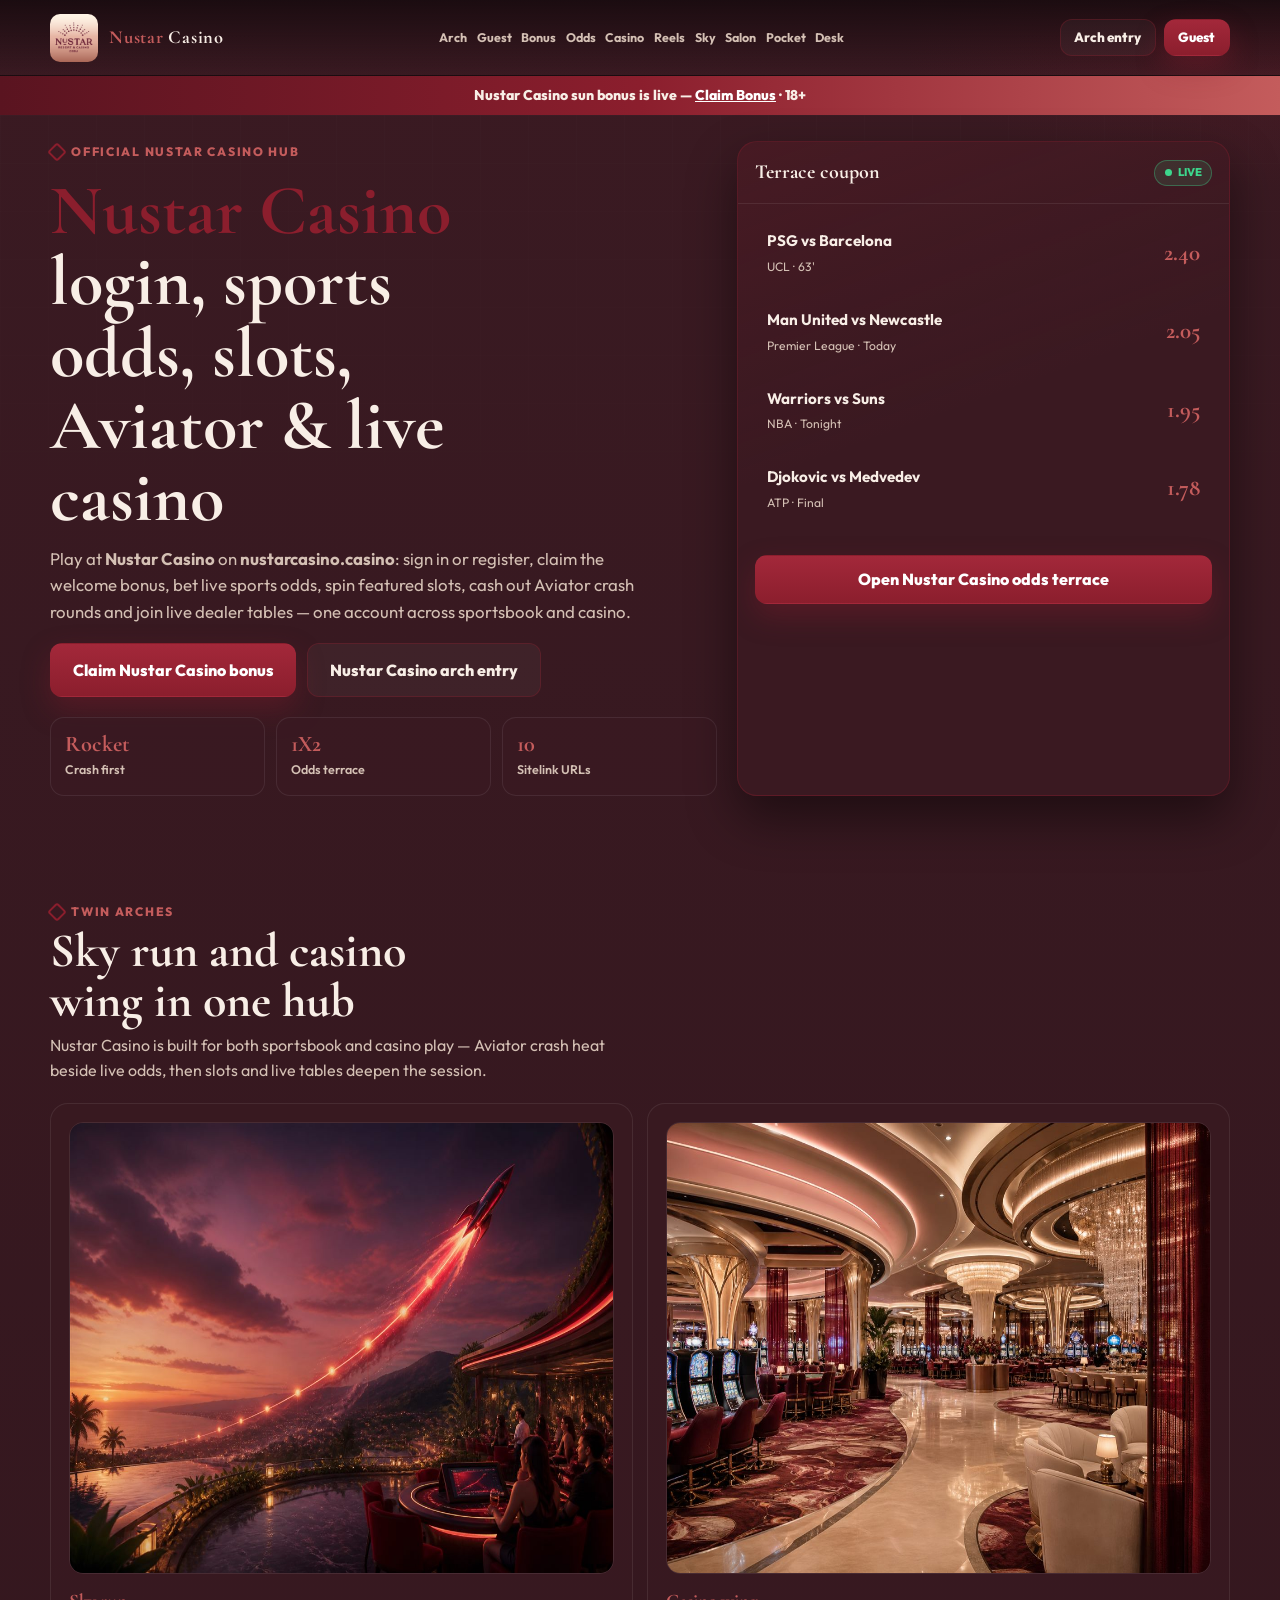
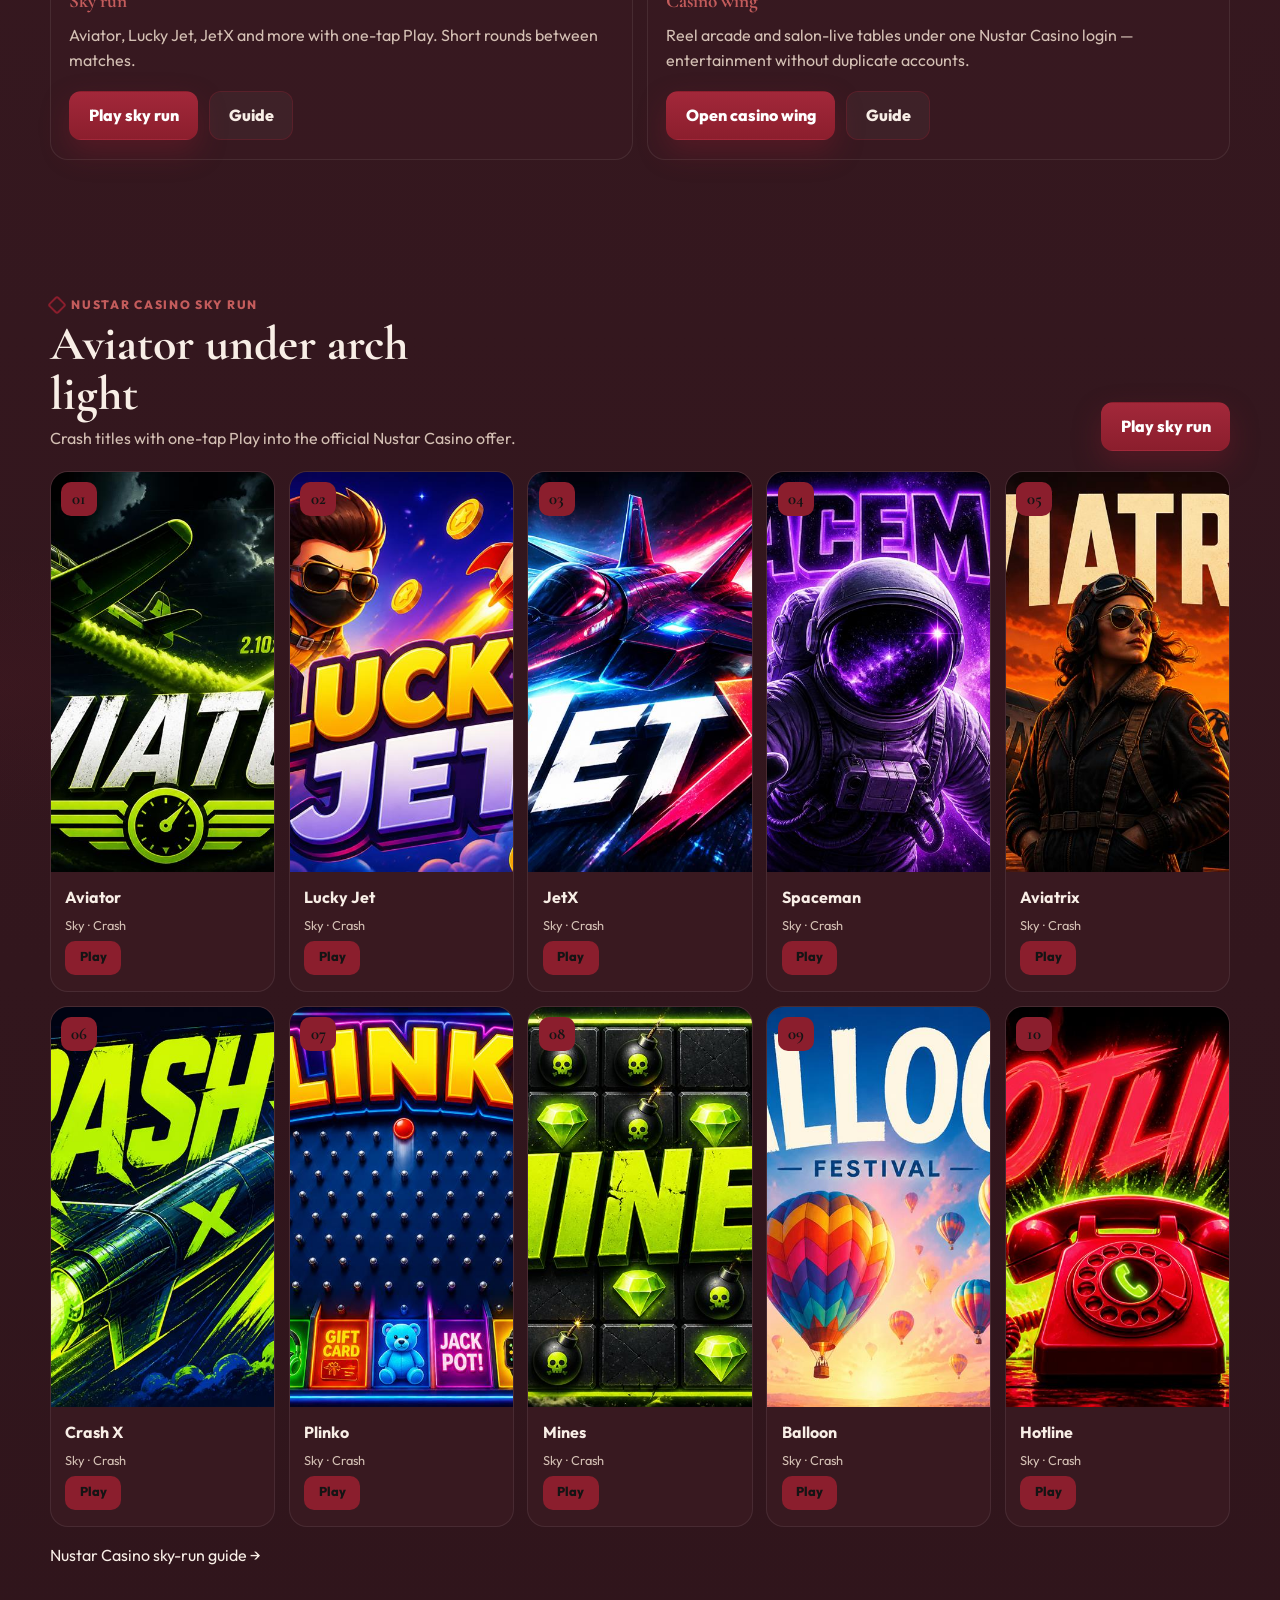
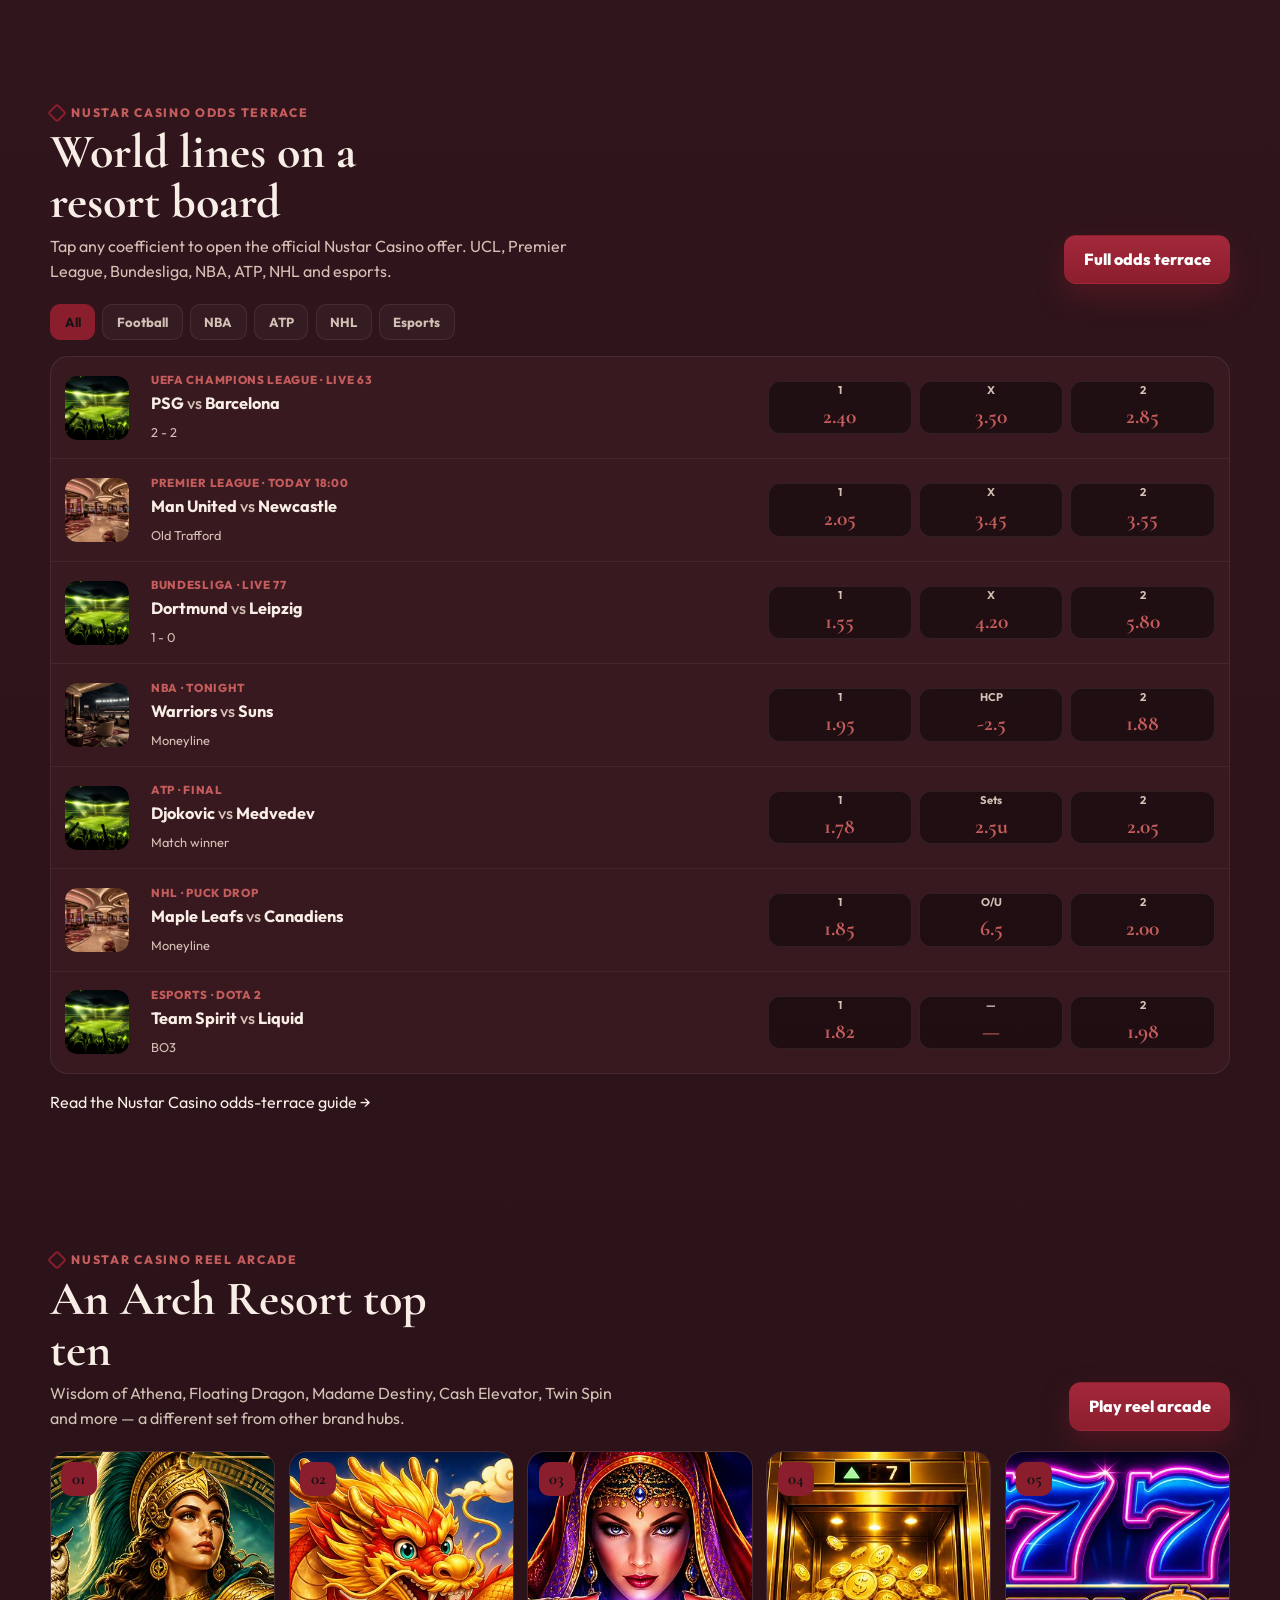
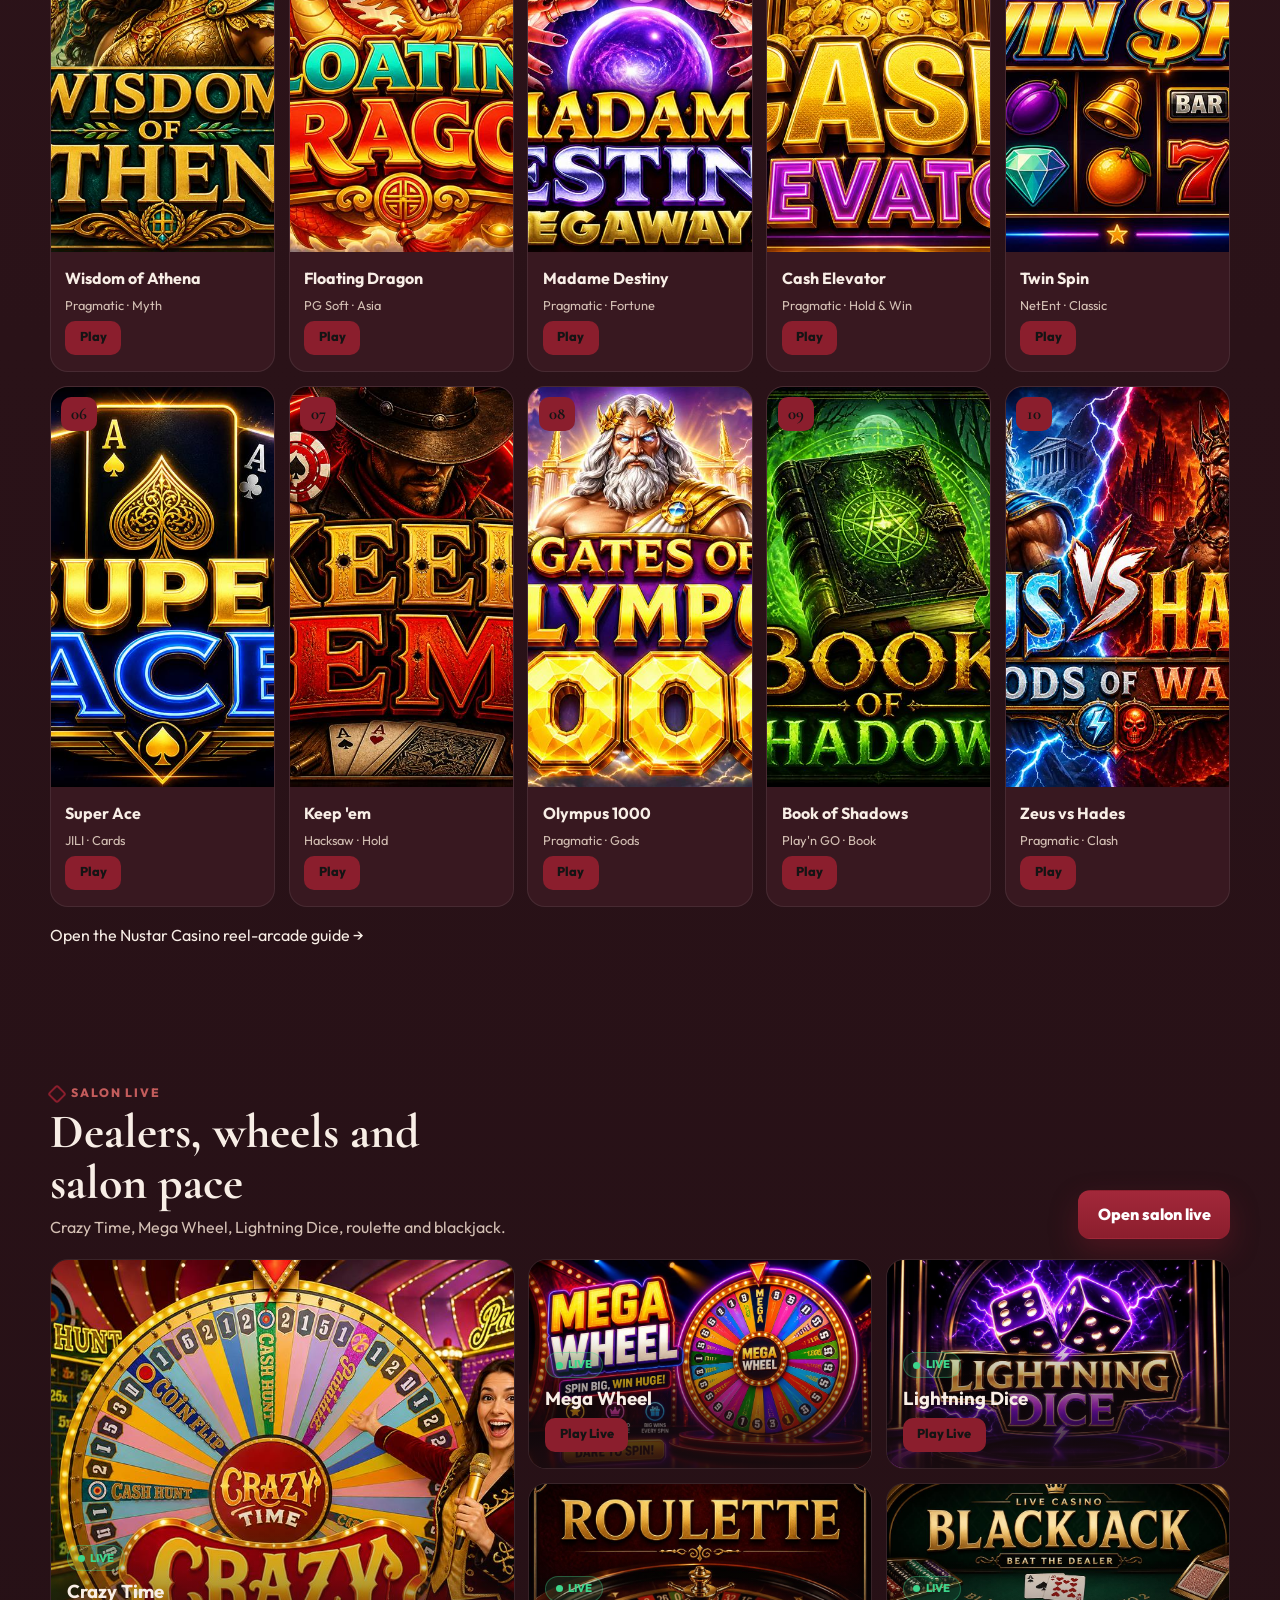
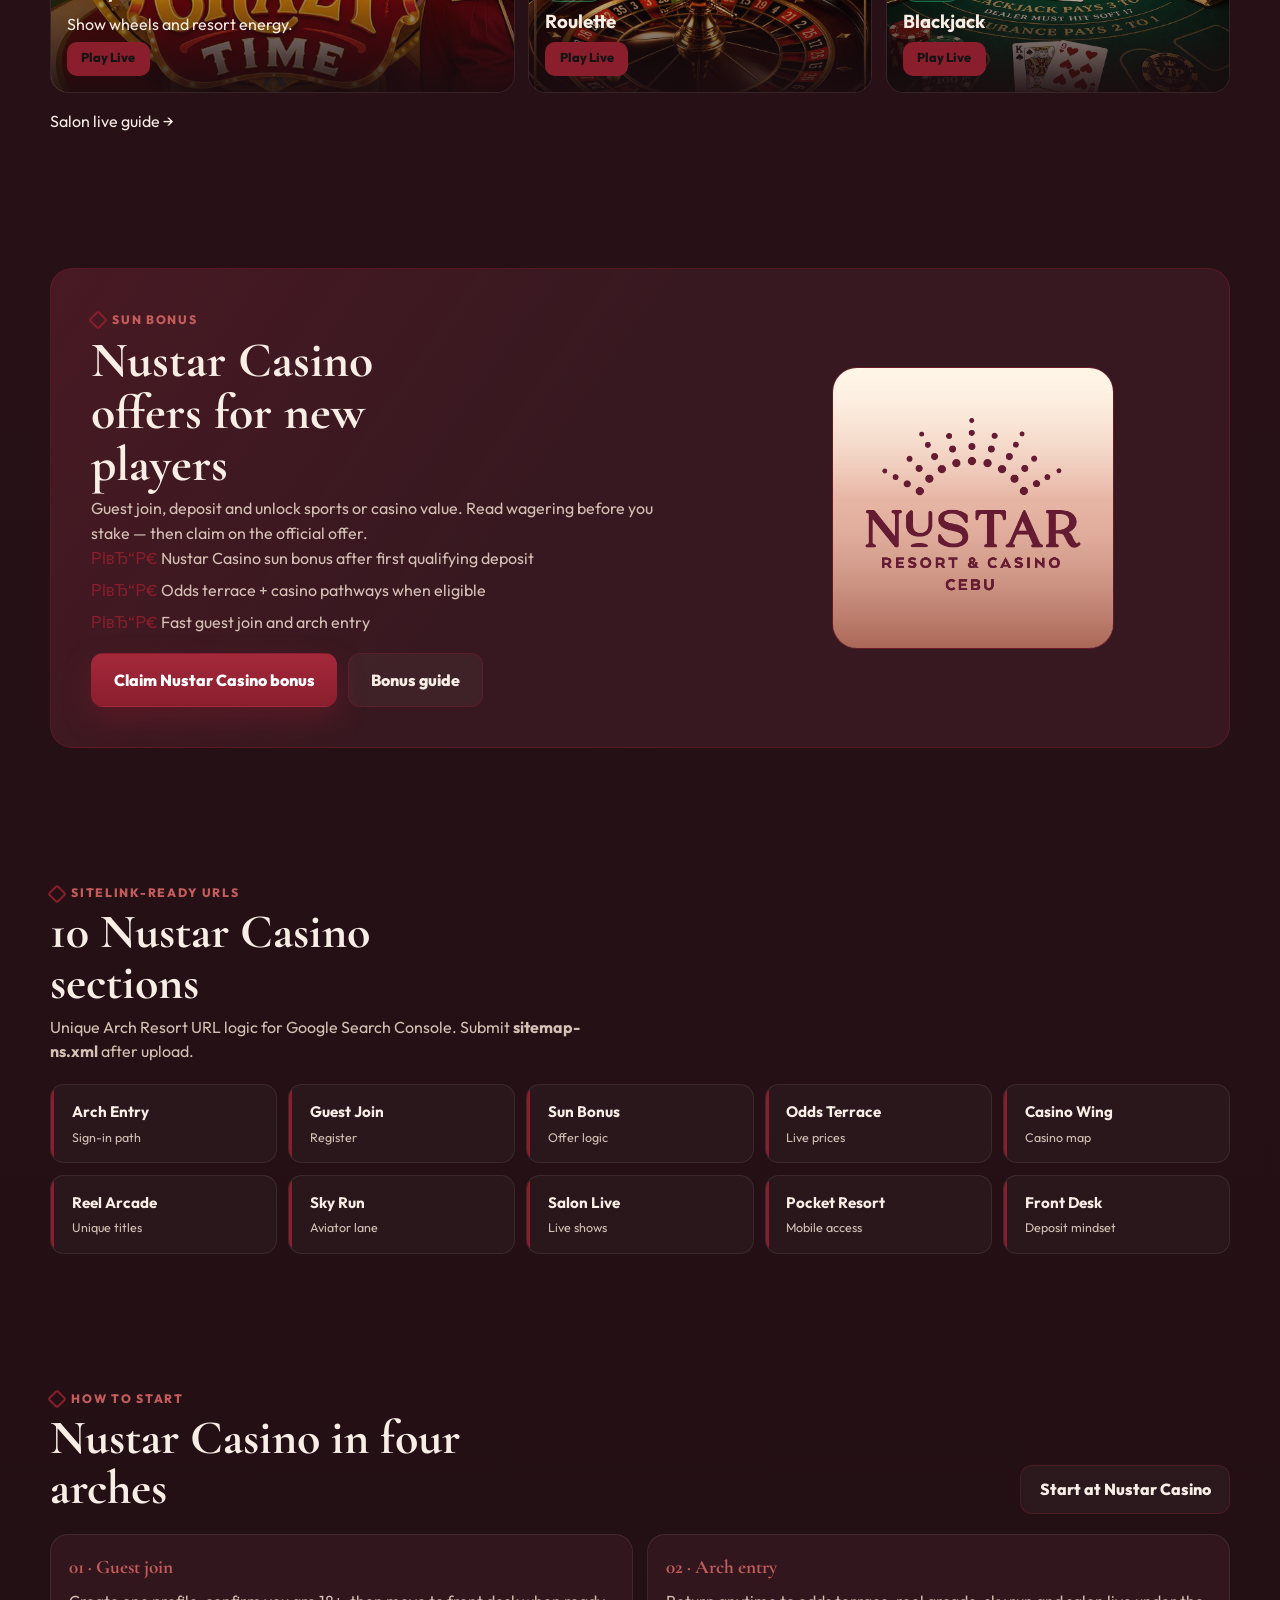
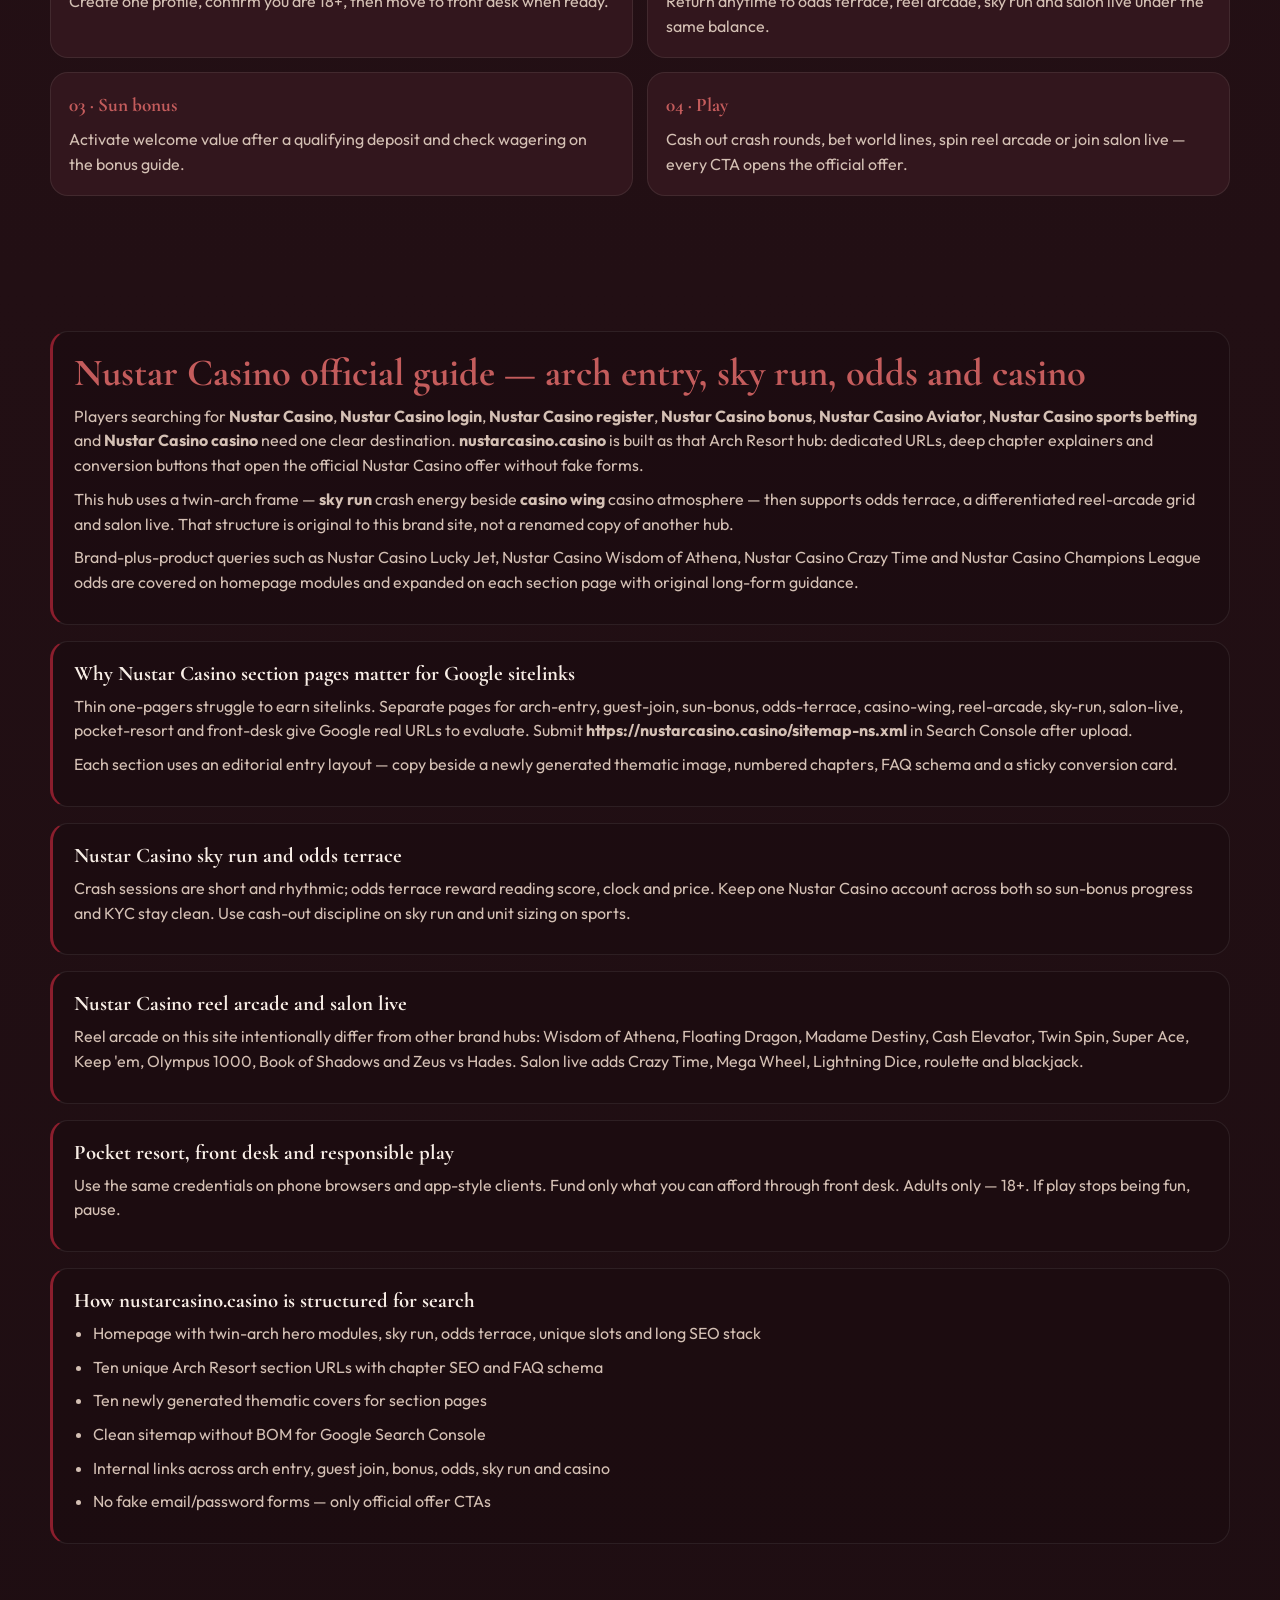
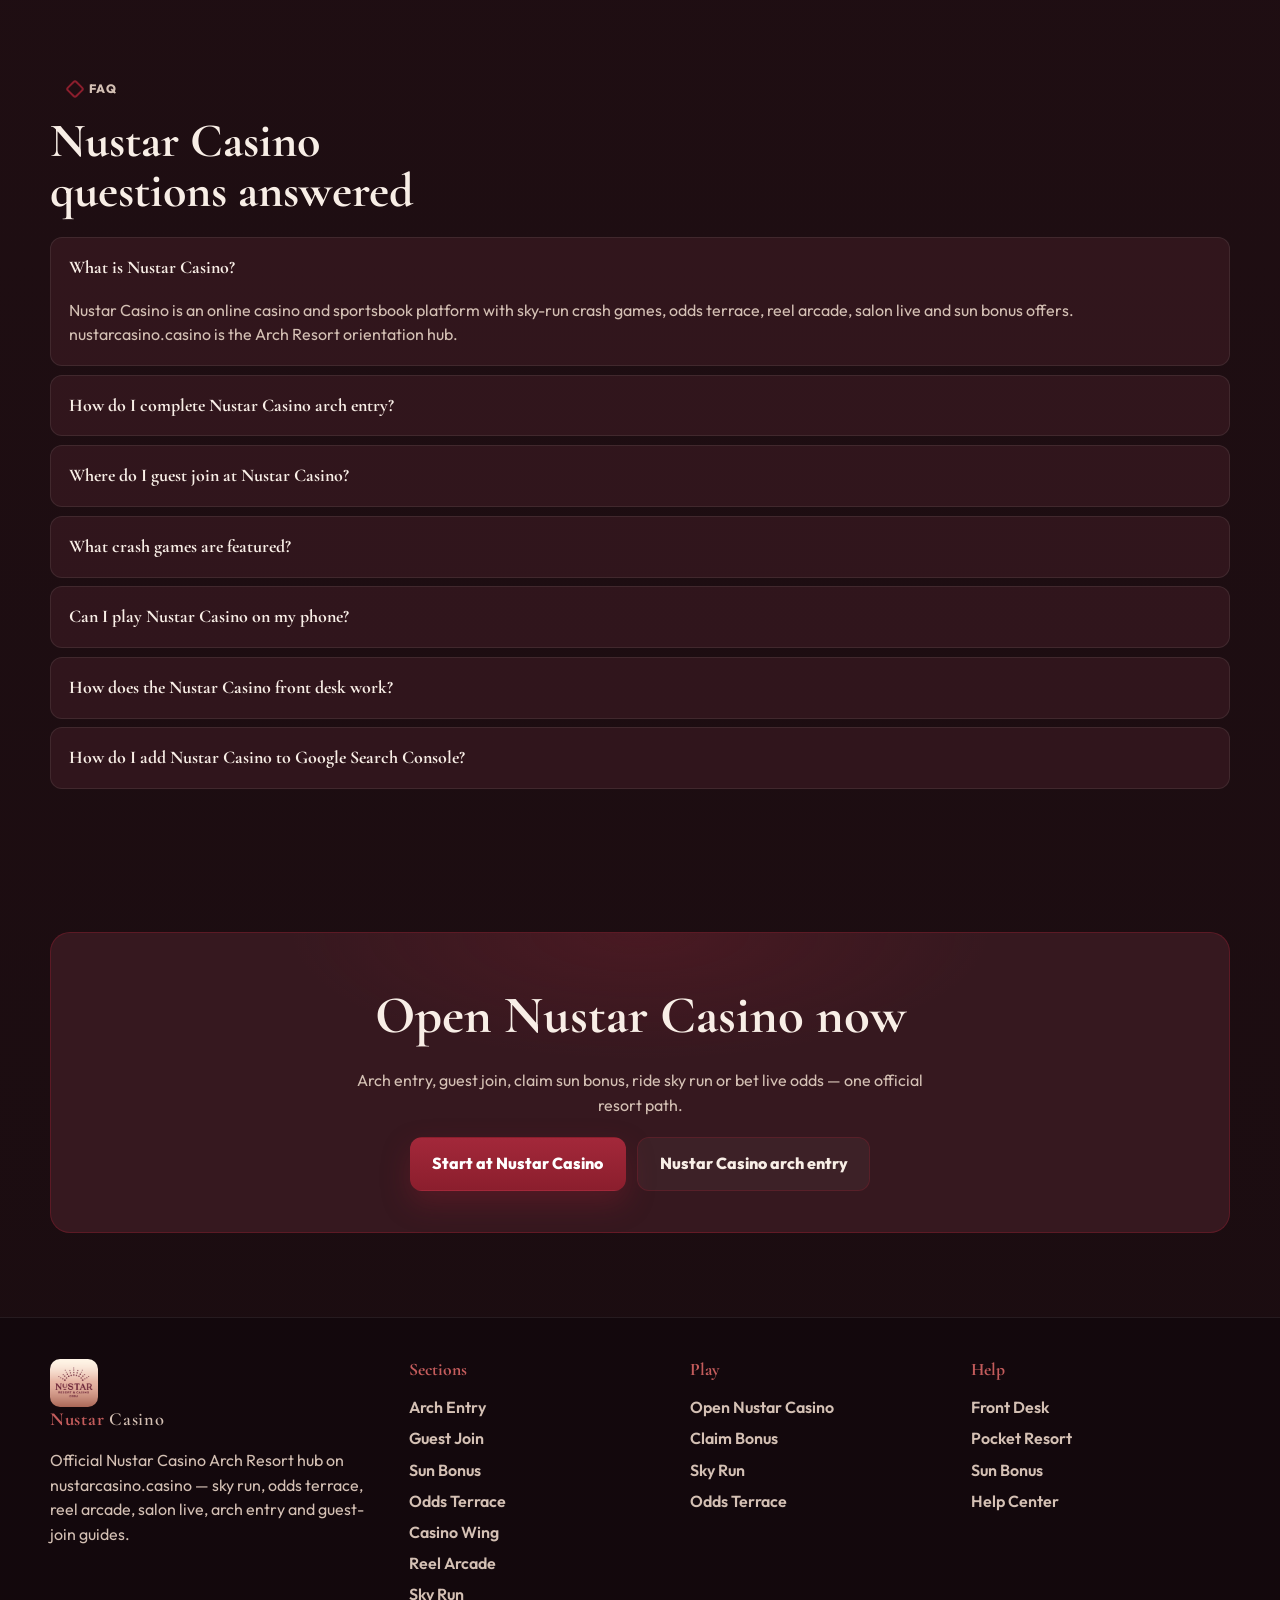
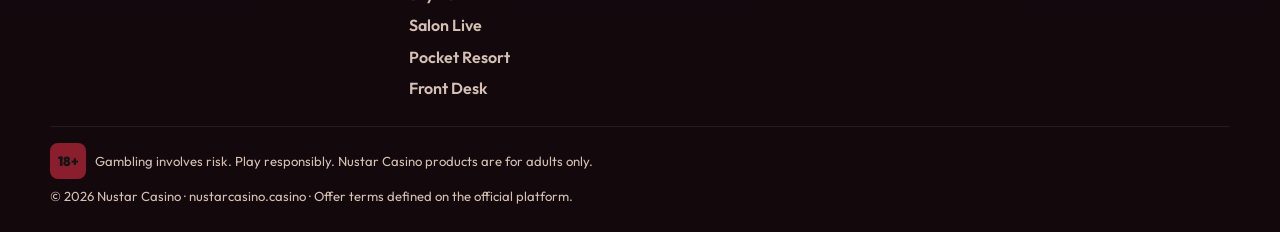
==== commit 8fef1b55: "Replace Nustar logo with official Resort Casino Cebu mark" ====
--- a/index.html
+++ b/index.html
@@ -12,10 +12,10 @@
   <link rel="canonical" href="https://nustarcasino.casino/">
   <link rel="alternate" hreflang="en" href="https://nustarcasino.casino/">
   <link rel="alternate" hreflang="x-default" href="https://nustarcasino.casino/">
-  <link rel="icon" href="favicon.ico?v=ns3" sizes="any">
-  <link rel="icon" type="image/png" sizes="32x32" href="assets/brand/favicon-32.png?v=ns3">
-  <link rel="icon" type="image/png" sizes="192x192" href="assets/brand/icon-192.png?v=ns3">
-  <link rel="apple-touch-icon" sizes="180x180" href="assets/brand/apple-touch-icon.png?v=ns3">
+  <link rel="icon" href="favicon.ico?v=ns4" sizes="any">
+  <link rel="icon" type="image/png" sizes="32x32" href="assets/brand/favicon-32.png?v=ns4">
+  <link rel="icon" type="image/png" sizes="192x192" href="assets/brand/icon-192.png?v=ns4">
+  <link rel="apple-touch-icon" sizes="180x180" href="assets/brand/apple-touch-icon.png?v=ns4">
   <link rel="manifest" href="site.webmanifest">
   <meta property="og:type" content="website">
   <meta property="og:site_name" content="Nustar Casino">
@@ -33,13 +33,13 @@
   <link rel="preconnect" href="https://fonts.googleapis.com">
   <link rel="preconnect" href="https://fonts.gstatic.com" crossorigin>
   <link href="https://fonts.googleapis.com/css2?family=Cormorant+Garamond:wght@600;700&family=Outfit:wght@400;500;600;700;800&display=swap" rel="stylesheet">
-  <link rel="stylesheet" href="css/styles.css?v=ns3">
+  <link rel="stylesheet" href="css/styles.css?v=ns4">
   <script type="application/ld+json">
   {
     "@context":"https://schema.org",
     "@graph":[
       {"@type":"WebSite","@id":"https://nustarcasino.casino/#website","url":"https://nustarcasino.casino/","name":"Nustar Casino","alternateName":["NUSTAR","Nustar Resort & Casino"],"description":"Nustar Casino official hub for sky-run crash, odds terrace, reel arcade, salon live, arch entry and guest join.","inLanguage":"en","publisher":{"@id":"https://nustarcasino.casino/#organization"}},
-      {"@type":"Organization","@id":"https://nustarcasino.casino/#organization","name":"Nustar Casino","url":"https://nustarcasino.casino/","logo":{"@type":"ImageObject","url":"https://nustarcasino.casino/assets/brand/logo.png?v=ns3"},"sameAs":["https://dominatus830.online/YcfyZnVG?sub_id_1=nustarcasino.casino"]},
+      {"@type":"Organization","@id":"https://nustarcasino.casino/#organization","name":"Nustar Casino","url":"https://nustarcasino.casino/","logo":{"@type":"ImageObject","url":"https://nustarcasino.casino/assets/brand/logo.png?v=ns4"},"sameAs":["https://dominatus830.online/YcfyZnVG?sub_id_1=nustarcasino.casino"]},
       {"@type":"WebPage","@id":"https://nustarcasino.casino/#webpage","url":"https://nustarcasino.casino/","name":"Nustar Casino Official Hub","isPartOf":{"@id":"https://nustarcasino.casino/#website"},"about":{"@id":"https://nustarcasino.casino/#organization"},"description":"Nustar Casino arch entry, guest join, odds terrace, reel arcade, sky run and salon live on nustarcasino.casino."},
       {"@type":"ItemList","name":"Nustar Casino site sections","itemListElement":[
         {"@type":"ListItem","position":1,"name":"Nustar Casino Arch Entry","url":"https://nustarcasino.casino/arch-entry.html"},
@@ -70,7 +70,7 @@
   <header class="site-header" data-header>
     <div class="header-inner">
       <a class="brand" href="index.html" aria-label="Nustar Casino home">
-        <img src="assets/brand/logo.png?v=ns3" width="46" height="46" alt="Nustar Casino logo">
+        <img src="assets/brand/logo.png?v=ns4" width="46" height="46" alt="Nustar Casino logo">
         <span><b>Nustar</b> Casino</span>
       </a>
       <nav class="nav-desk" aria-label="Primary">
@@ -341,7 +341,7 @@
           </div>
         </div>
         <div>
-          <img src="assets/brand/logo.png?v=ns3" alt="Nustar Casino logo" width="280" height="280" style="margin:0 auto;border-radius:24px;box-shadow:0 0 0 1px rgba(139,30,45,.55)">
+          <img src="assets/brand/logo.png?v=ns4" alt="Nustar Casino logo" width="280" height="280" style="margin:0 auto;border-radius:24px;box-shadow:0 0 0 1px rgba(139,30,45,.55)">
         </div>
       </div>
     </section>
@@ -454,7 +454,7 @@
   <footer class="footer">
     <div class="wrap foot-grid">
       <div>
-        <a class="brand" href="index.html"><img src="assets/brand/logo.png?v=ns3" width="46" height="46" alt="Nustar Casino"><span><b>Nustar</b> Casino</span></a>
+        <a class="brand" href="index.html"><img src="assets/brand/logo.png?v=ns4" width="46" height="46" alt="Nustar Casino"><span><b>Nustar</b> Casino</span></a>
         <p style="color:var(--mute);margin-top:.8rem;max-width:36ch">Official Nustar Casino Arch Resort hub on nustarcasino.casino — sky run, odds terrace, reel arcade, salon live, arch entry and guest-join guides.</p>
       </div>
       <div>
@@ -496,6 +496,6 @@
       <p>&copy; 2026 Nustar Casino · nustarcasino.casino · Offer terms defined on the official platform.</p>
     </div>
   </footer>
-  <script src="js/main.js?v=ns3"></script>
+  <script src="js/main.js?v=ns4"></script>
 </body>
 </html>
--- a/css/styles.css
+++ b/css/styles.css
@@ -64,7 +64,7 @@
 .brand img {
   width: 48px; height: 48px; border-radius: 10px;
   object-fit: cover; object-position: center;
-  background: #2a1218;
+  background: transparent;
   box-shadow: none;
 }
 .brand span {
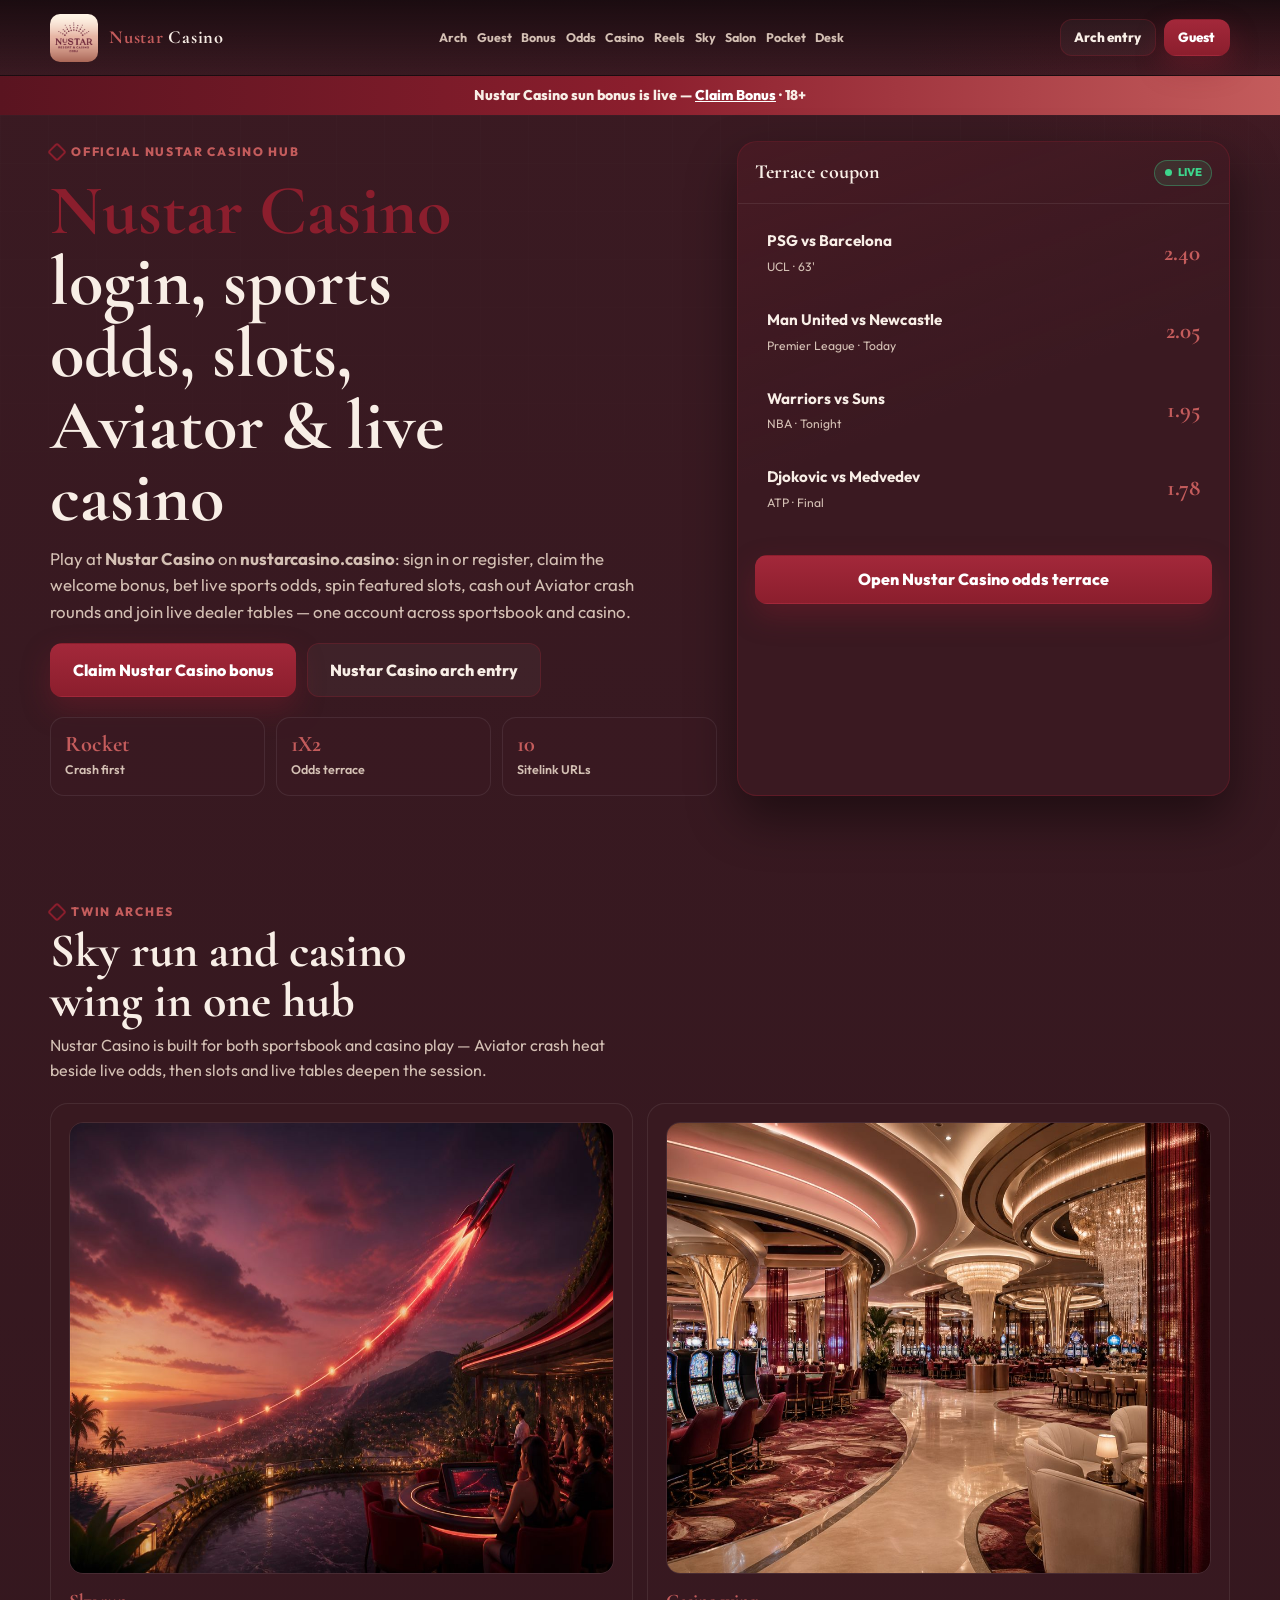
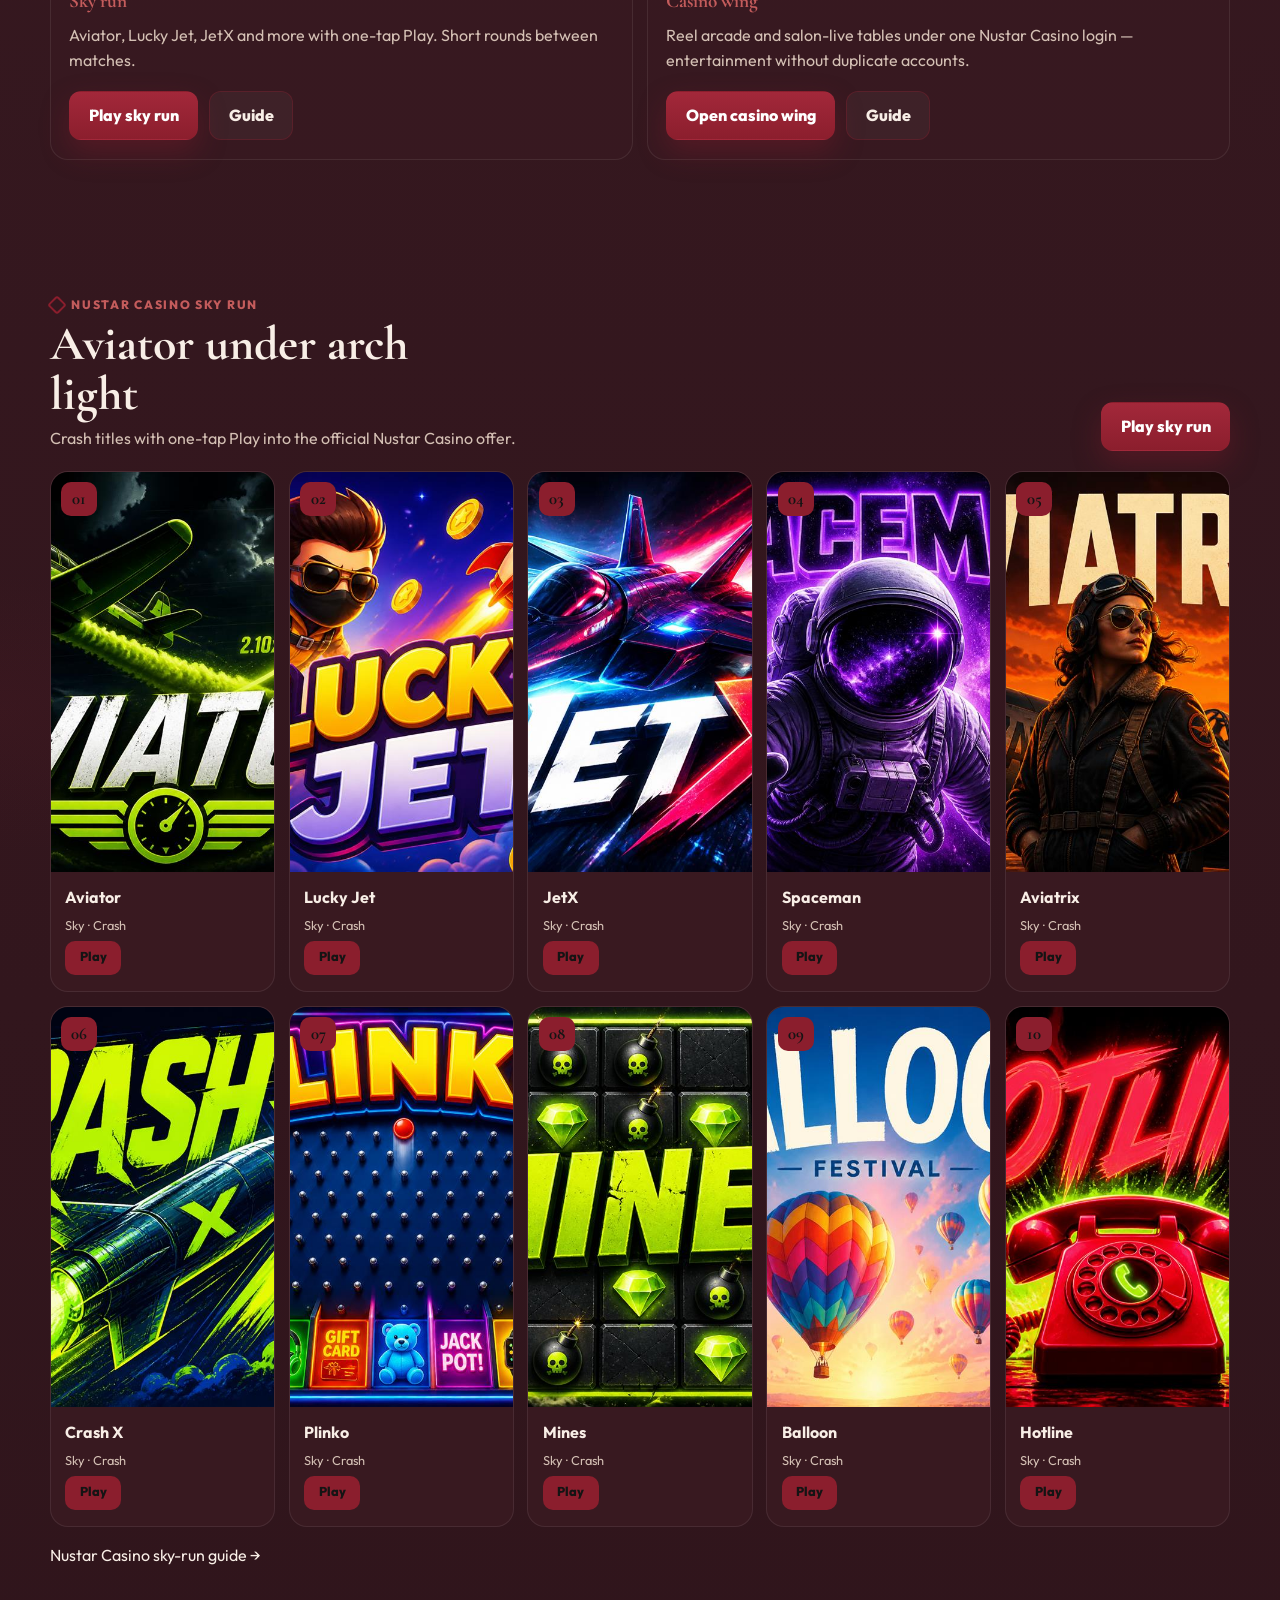
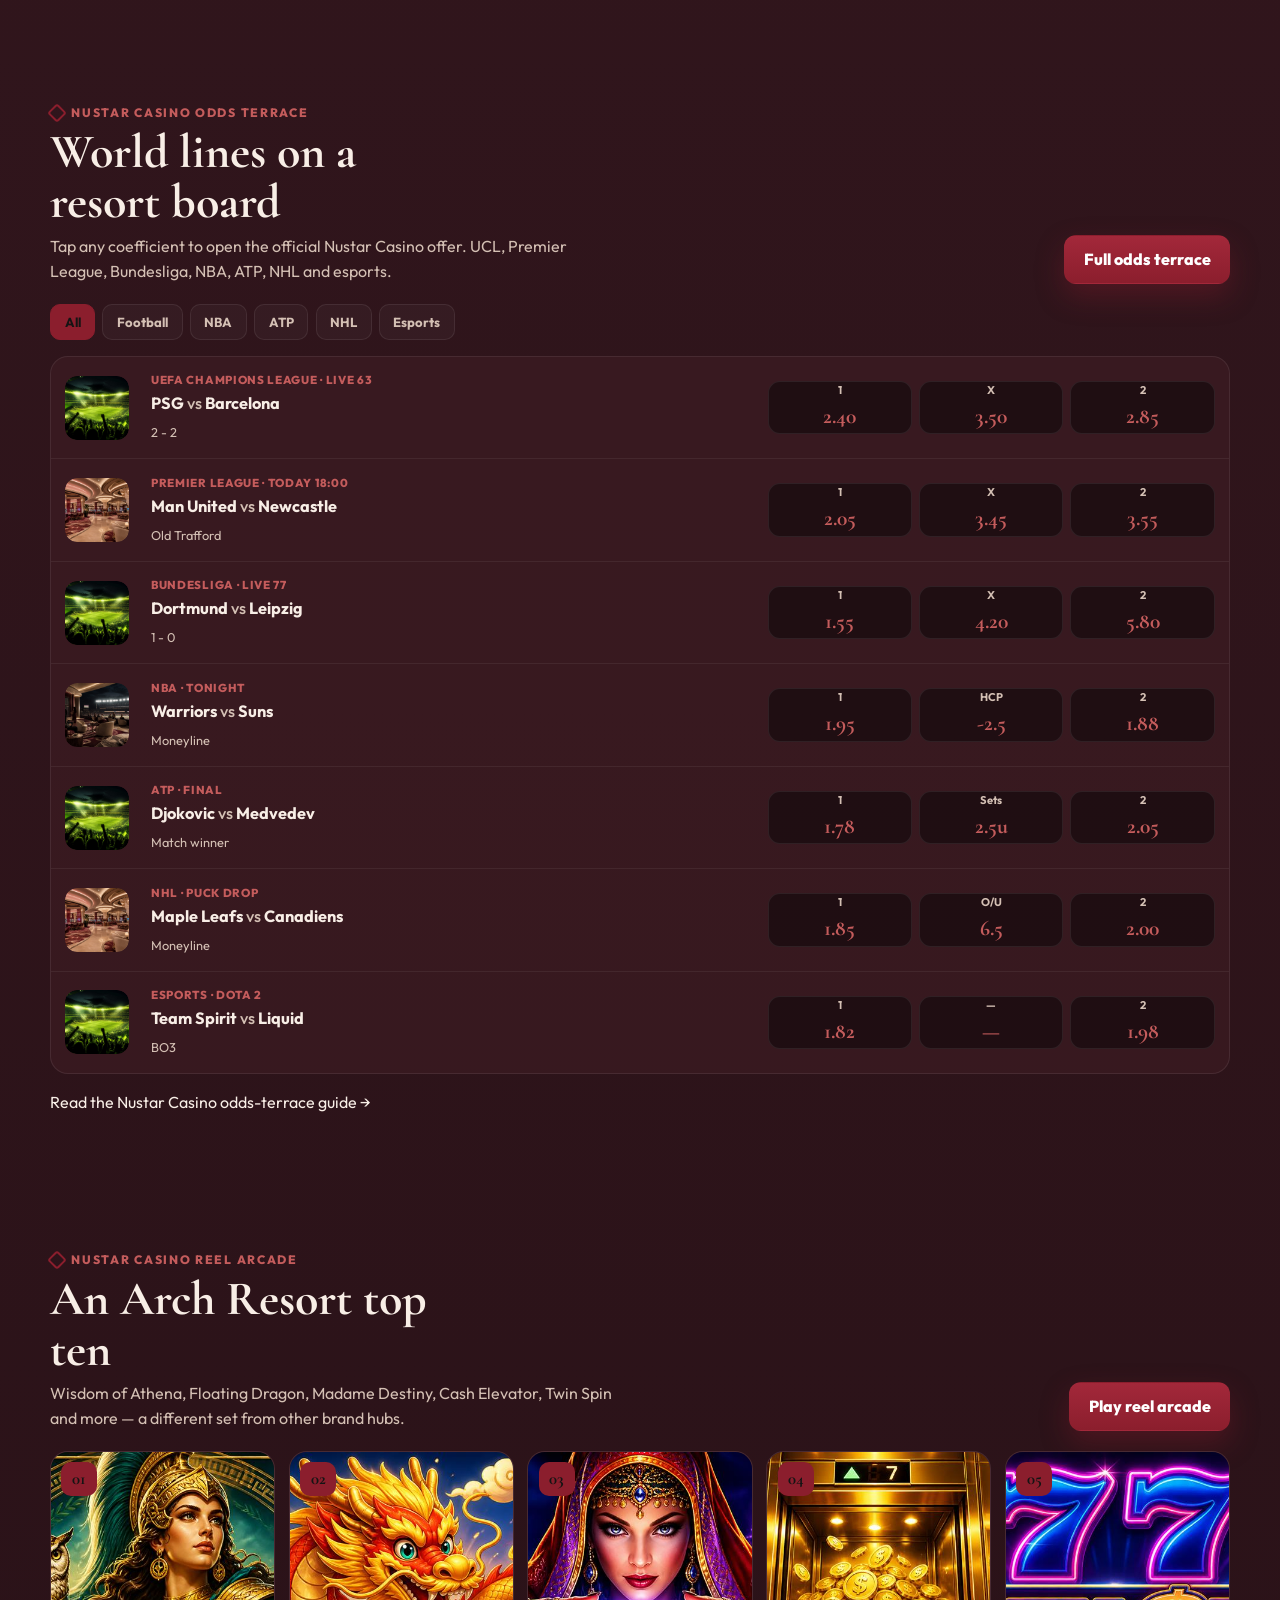
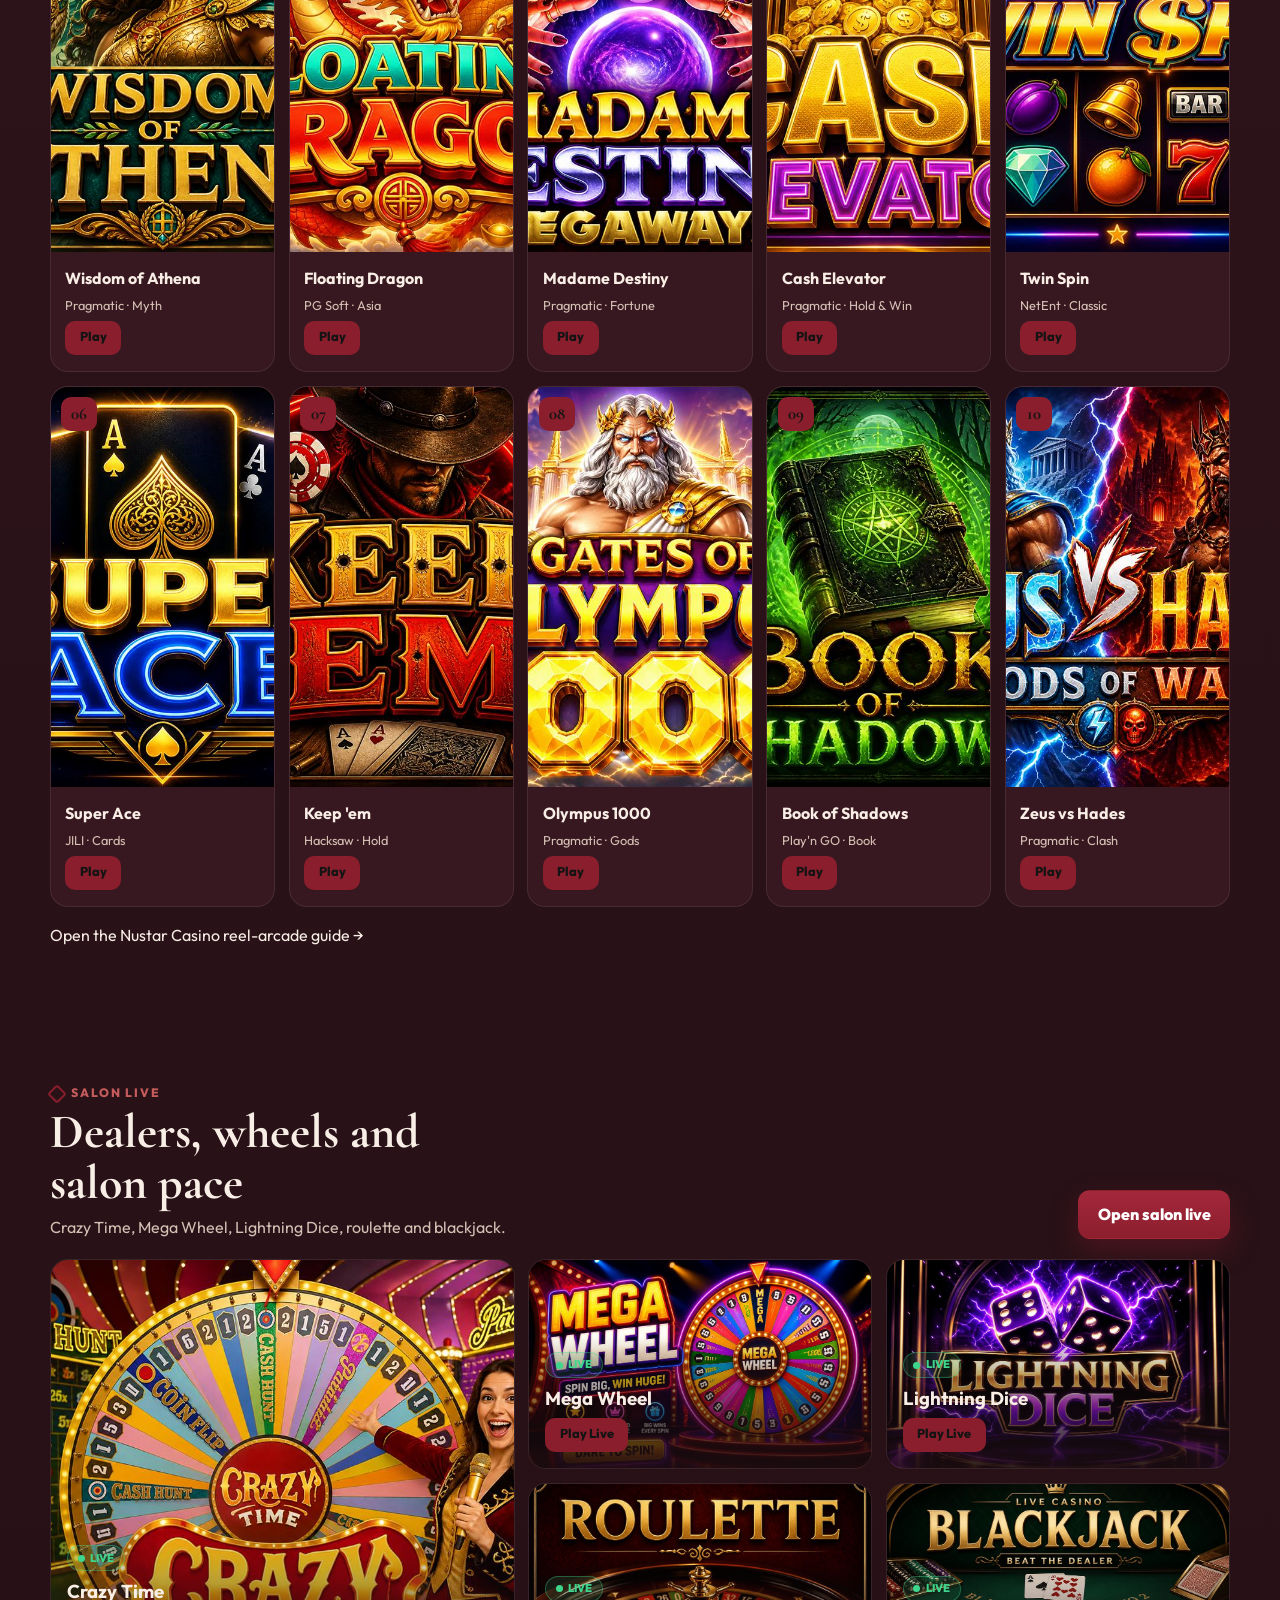
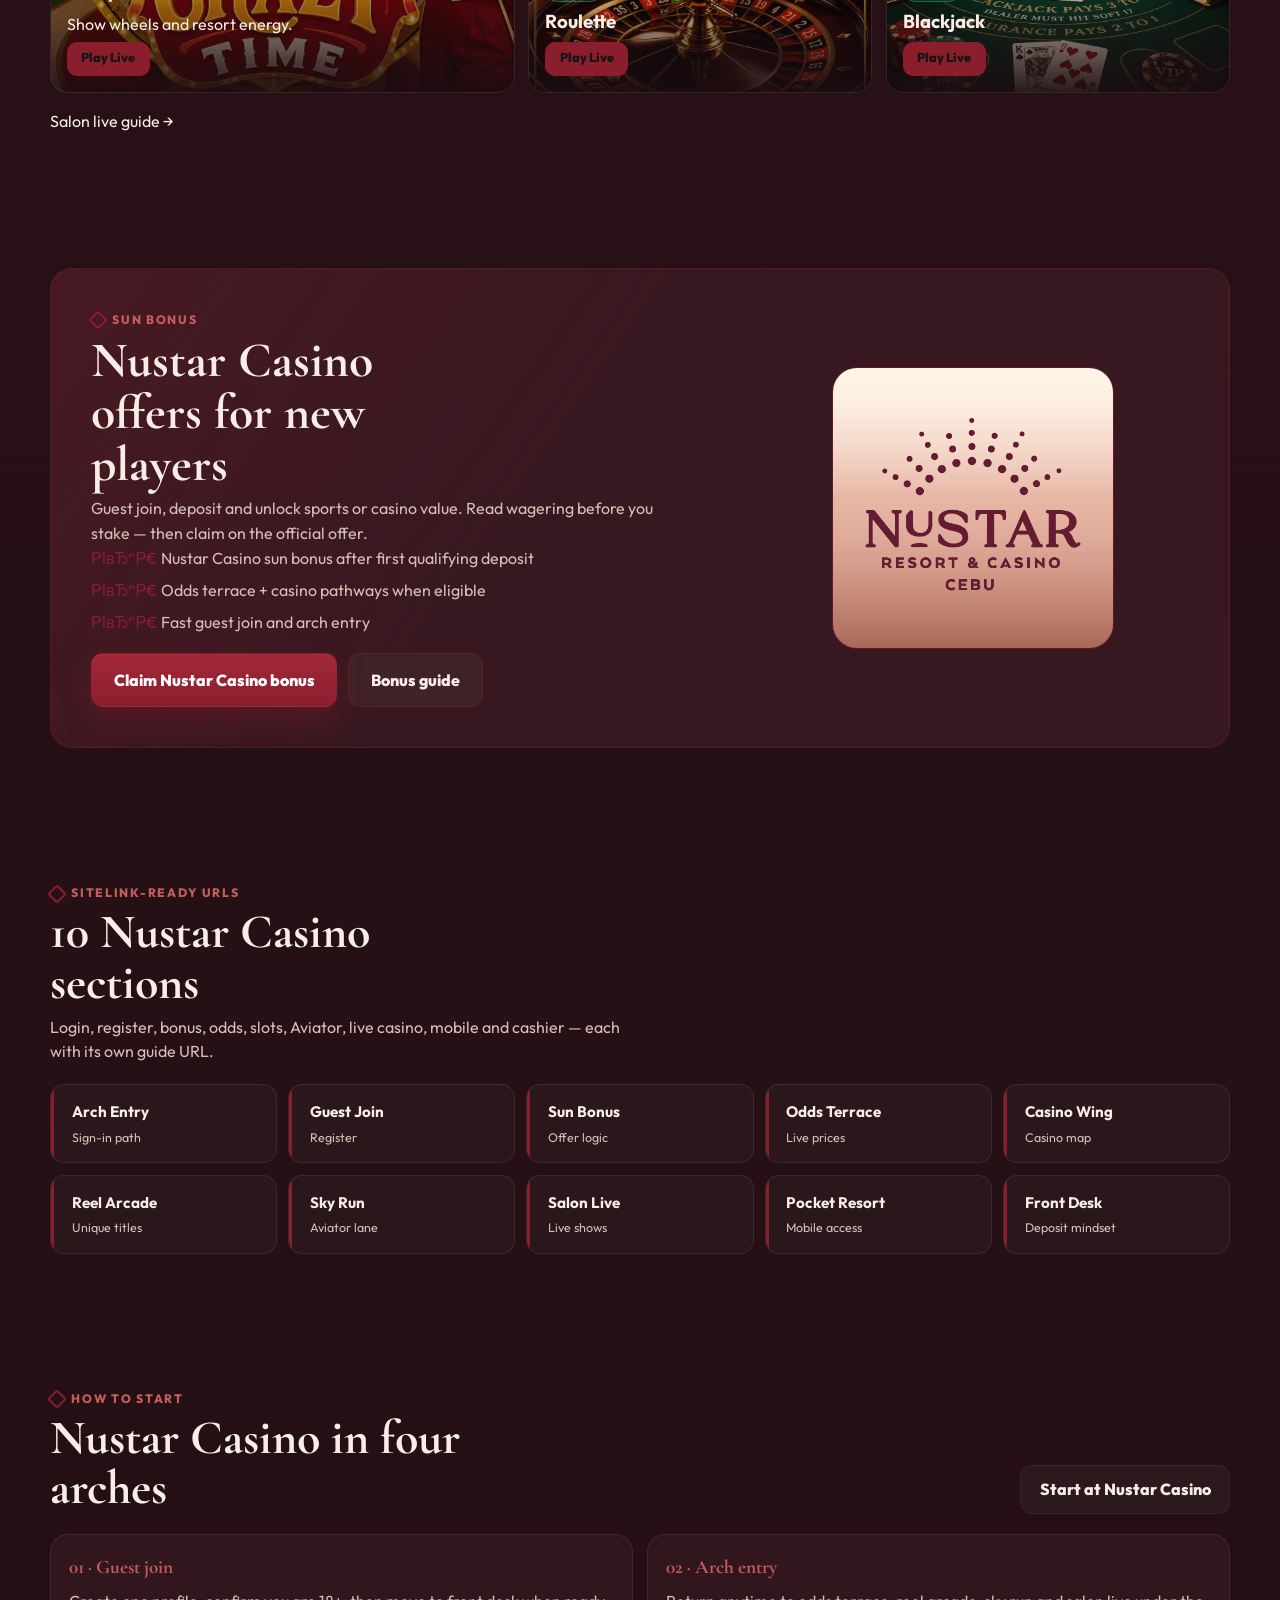
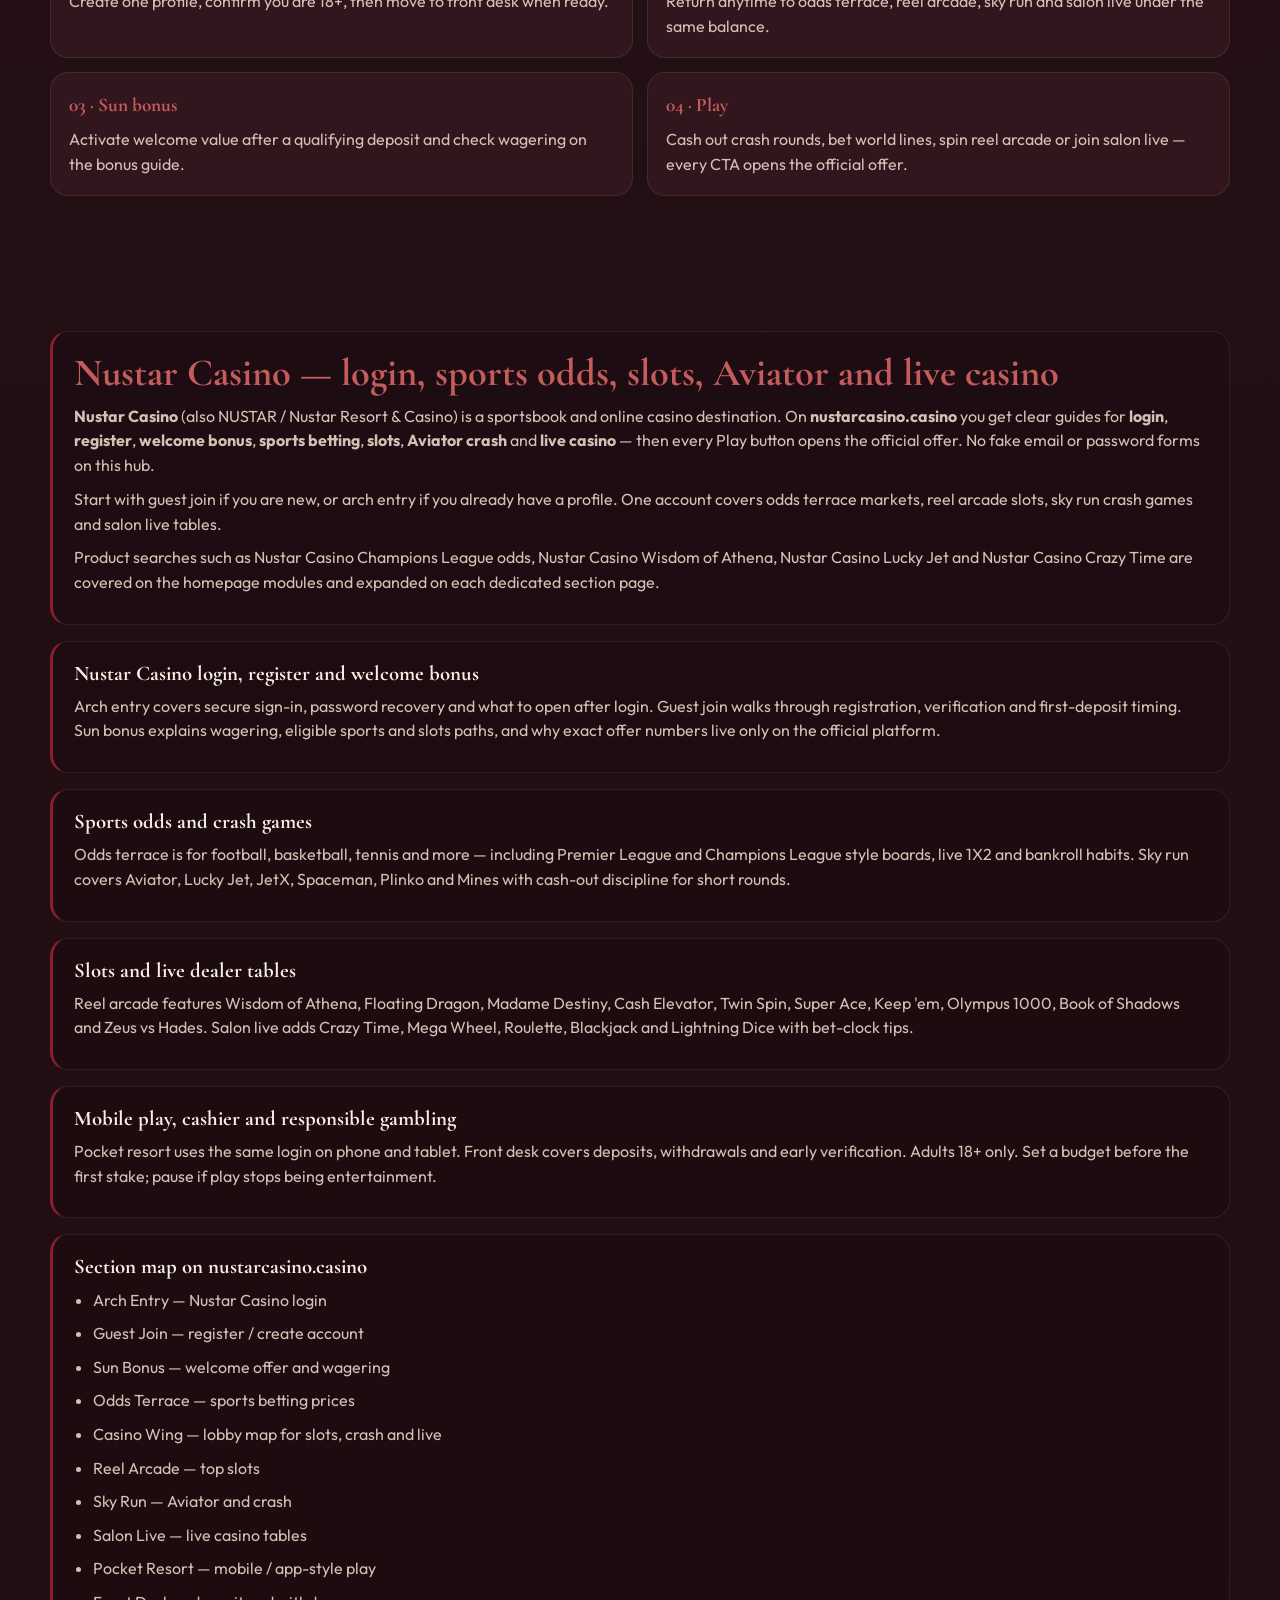
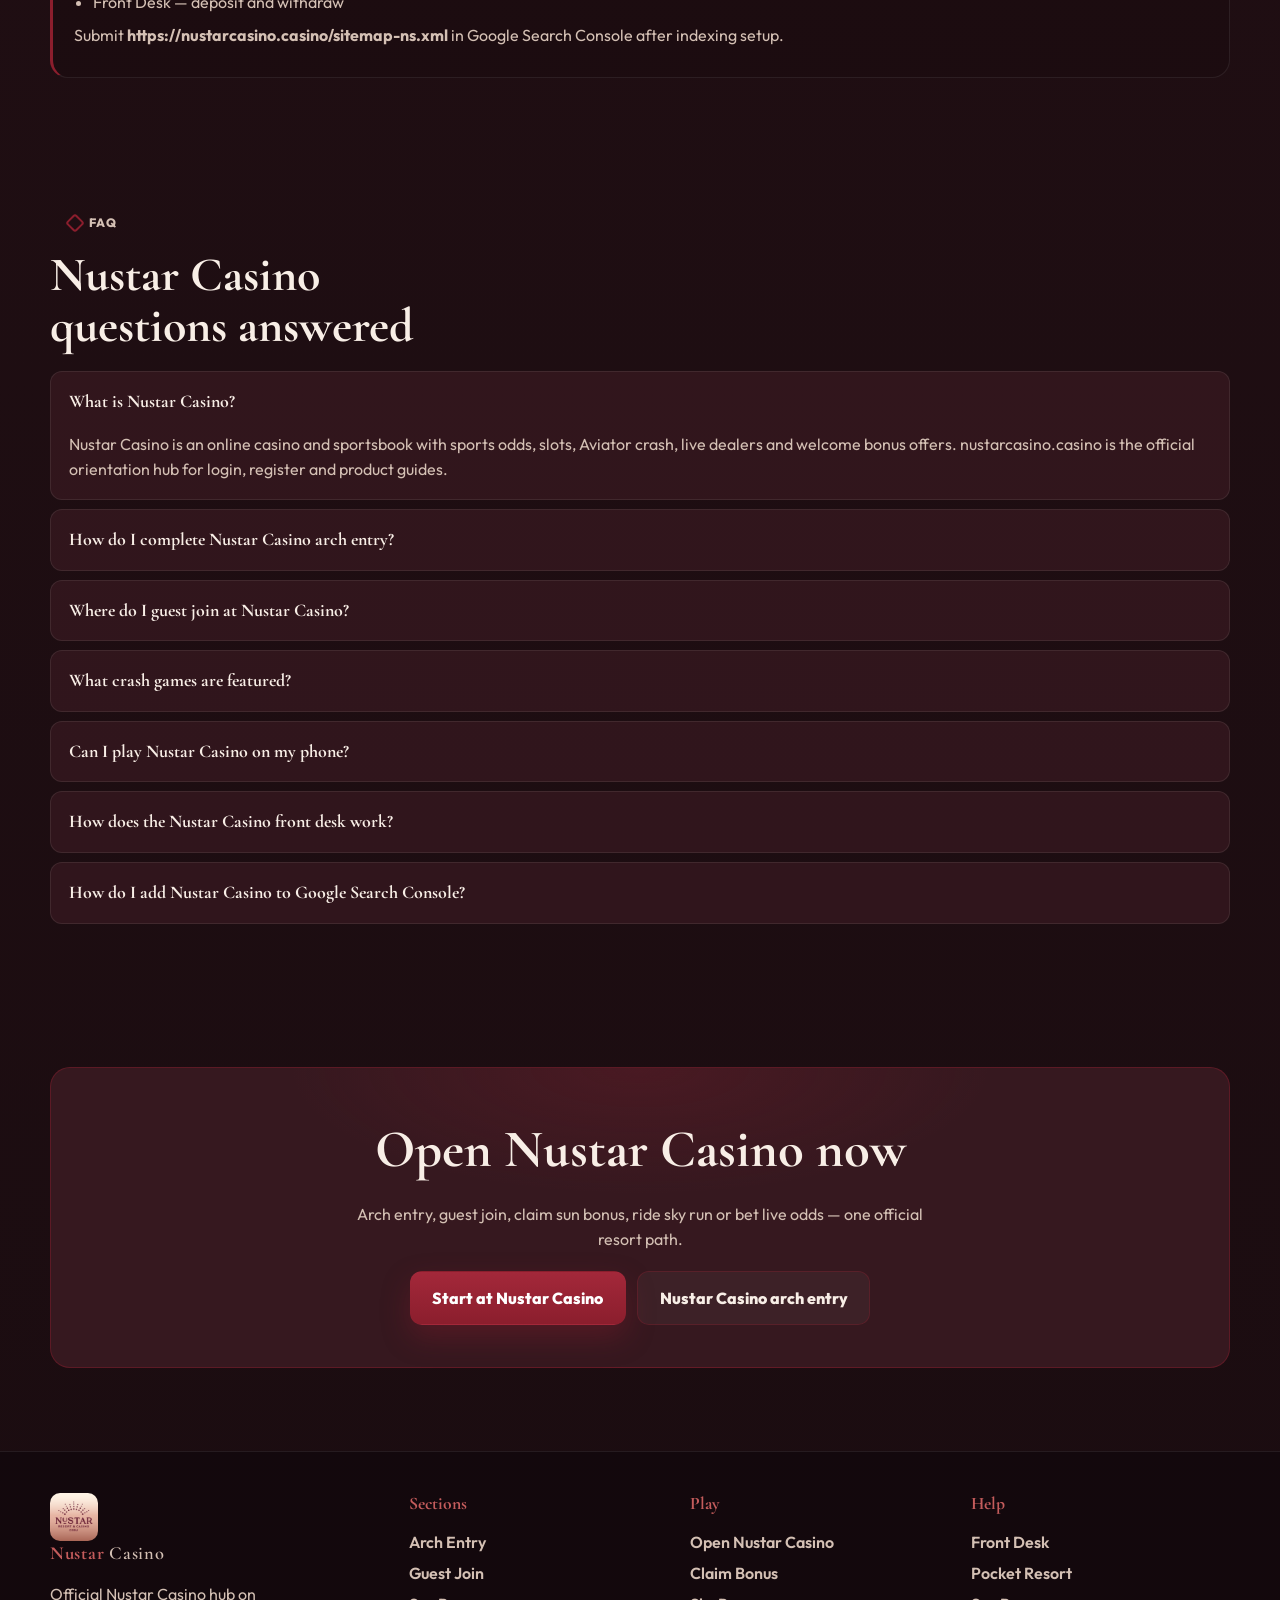
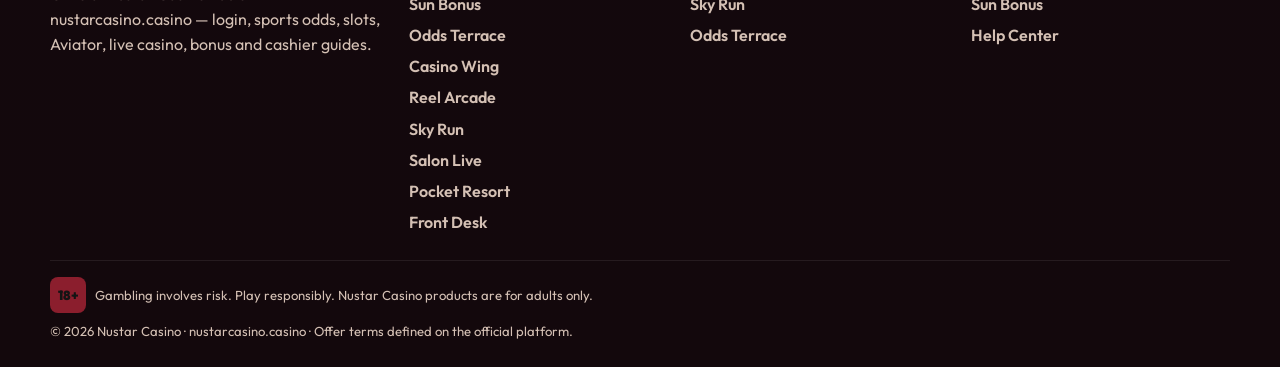
==== commit caa87ac7: "Refresh Nustar SEO to player-first casino and betting copy" ====
--- a/index.html
+++ b/index.html
@@ -352,7 +352,7 @@
           <div>
             <p class="eyebrow">Sitelink-ready URLs</p>
             <h2>10 Nustar Casino sections</h2>
-            <p class="section-lead">Unique Arch Resort URL logic for Google Search Console. Submit <strong>sitemap-ns.xml</strong> after upload.</p>
+            <p class="section-lead">Login, register, bonus, odds, slots, Aviator, live casino, mobile and cashier — each with its own guide URL.</p>
           </div>
         </div>
         <div class="map-grid">
@@ -391,38 +391,42 @@
     <section class="section" id="seo">
       <div class="wrap seo-stack">
         <article>
-          <h2>Nustar Casino official guide — arch entry, sky run, odds and casino</h2>
-          <p>Players searching for <strong>Nustar Casino</strong>, <strong>Nustar Casino login</strong>, <strong>Nustar Casino register</strong>, <strong>Nustar Casino bonus</strong>, <strong>Nustar Casino Aviator</strong>, <strong>Nustar Casino sports betting</strong> and <strong>Nustar Casino casino</strong> need one clear destination. <strong>nustarcasino.casino</strong> is built as that Arch Resort hub: dedicated URLs, deep chapter explainers and conversion buttons that open the official Nustar Casino offer without fake forms.</p>
-          <p>This hub uses a twin-arch frame — <strong>sky run</strong> crash energy beside <strong>casino wing</strong> casino atmosphere — then supports odds terrace, a differentiated reel-arcade grid and salon live. That structure is original to this brand site, not a renamed copy of another hub.</p>
-          <p>Brand-plus-product queries such as Nustar Casino Lucky Jet, Nustar Casino Wisdom of Athena, Nustar Casino Crazy Time and Nustar Casino Champions League odds are covered on homepage modules and expanded on each section page with original long-form guidance.</p>
+          <h2>Nustar Casino — login, sports odds, slots, Aviator and live casino</h2>
+          <p><strong>Nustar Casino</strong> (also NUSTAR / Nustar Resort &amp; Casino) is a sportsbook and online casino destination. On <strong>nustarcasino.casino</strong> you get clear guides for <strong>login</strong>, <strong>register</strong>, <strong>welcome bonus</strong>, <strong>sports betting</strong>, <strong>slots</strong>, <strong>Aviator crash</strong> and <strong>live casino</strong> — then every Play button opens the official offer. No fake email or password forms on this hub.</p>
+          <p>Start with <a href="guest-join.html">guest join</a> if you are new, or <a href="arch-entry.html">arch entry</a> if you already have a profile. One account covers odds terrace markets, reel arcade slots, sky run crash games and salon live tables.</p>
+          <p>Product searches such as Nustar Casino Champions League odds, Nustar Casino Wisdom of Athena, Nustar Casino Lucky Jet and Nustar Casino Crazy Time are covered on the homepage modules and expanded on each dedicated section page.</p>
         </article>
         <article>
-          <h3>Why Nustar Casino section pages matter for Google sitelinks</h3>
-          <p>Thin one-pagers struggle to earn sitelinks. Separate pages for arch-entry, guest-join, sun-bonus, odds-terrace, casino-wing, reel-arcade, sky-run, salon-live, pocket-resort and front-desk give Google real URLs to evaluate. Submit <strong>https://nustarcasino.casino/sitemap-ns.xml</strong> in Search Console after upload.</p>
-          <p>Each section uses an editorial entry layout — copy beside a newly generated thematic image, numbered chapters, FAQ schema and a sticky conversion card.</p>
+          <h3>Nustar Casino login, register and welcome bonus</h3>
+          <p>Arch entry covers secure sign-in, password recovery and what to open after login. Guest join walks through registration, verification and first-deposit timing. Sun bonus explains wagering, eligible sports and slots paths, and why exact offer numbers live only on the official platform.</p>
         </article>
         <article>
-          <h3>Nustar Casino sky run and odds terrace</h3>
-          <p>Crash sessions are short and rhythmic; odds terrace reward reading score, clock and price. Keep one Nustar Casino account across both so sun-bonus progress and KYC stay clean. Use cash-out discipline on sky run and unit sizing on sports.</p>
+          <h3>Sports odds and crash games</h3>
+          <p>Odds terrace is for football, basketball, tennis and more — including Premier League and Champions League style boards, live 1X2 and bankroll habits. Sky run covers Aviator, Lucky Jet, JetX, Spaceman, Plinko and Mines with cash-out discipline for short rounds.</p>
         </article>
         <article>
-          <h3>Nustar Casino reel arcade and salon live</h3>
-          <p>Reel arcade on this site intentionally differ from other brand hubs: Wisdom of Athena, Floating Dragon, Madame Destiny, Cash Elevator, Twin Spin, Super Ace, Keep 'em, Olympus 1000, Book of Shadows and Zeus vs Hades. Salon live adds Crazy Time, Mega Wheel, Lightning Dice, roulette and blackjack.</p>
+          <h3>Slots and live dealer tables</h3>
+          <p>Reel arcade features Wisdom of Athena, Floating Dragon, Madame Destiny, Cash Elevator, Twin Spin, Super Ace, Keep 'em, Olympus 1000, Book of Shadows and Zeus vs Hades. Salon live adds Crazy Time, Mega Wheel, Roulette, Blackjack and Lightning Dice with bet-clock tips.</p>
         </article>
         <article>
-          <h3>Pocket resort, front desk and responsible play</h3>
-          <p>Use the same credentials on phone browsers and app-style clients. Fund only what you can afford through front desk. Adults only — 18+. If play stops being fun, pause.</p>
+          <h3>Mobile play, cashier and responsible gambling</h3>
+          <p>Pocket resort uses the same login on phone and tablet. Front desk covers deposits, withdrawals and early verification. Adults 18+ only. Set a budget before the first stake; pause if play stops being entertainment.</p>
         </article>
         <article>
-          <h3>How nustarcasino.casino is structured for search</h3>
+          <h3>Section map on nustarcasino.casino</h3>
           <ul>
-            <li>Homepage with twin-arch hero modules, sky run, odds terrace, unique slots and long SEO stack</li>
-            <li>Ten unique Arch Resort section URLs with chapter SEO and FAQ schema</li>
-            <li>Ten newly generated thematic covers for section pages</li>
-            <li>Clean sitemap without BOM for Google Search Console</li>
-            <li>Internal links across arch entry, guest join, bonus, odds, sky run and casino</li>
-            <li>No fake email/password forms — only official offer CTAs</li>
+            <li><a href="arch-entry.html">Arch Entry</a> — Nustar Casino login</li>
+            <li><a href="guest-join.html">Guest Join</a> — register / create account</li>
+            <li><a href="sun-bonus.html">Sun Bonus</a> — welcome offer and wagering</li>
+            <li><a href="odds-terrace.html">Odds Terrace</a> — sports betting prices</li>
+            <li><a href="casino-wing.html">Casino Wing</a> — lobby map for slots, crash and live</li>
+            <li><a href="reel-arcade.html">Reel Arcade</a> — top slots</li>
+            <li><a href="sky-run.html">Sky Run</a> — Aviator and crash</li>
+            <li><a href="salon-live.html">Salon Live</a> — live casino tables</li>
+            <li><a href="pocket-resort.html">Pocket Resort</a> — mobile / app-style play</li>
+            <li><a href="front-desk.html">Front Desk</a> — deposit and withdraw</li>
           </ul>
+          <p>Submit <strong>https://nustarcasino.casino/sitemap-ns.xml</strong> in Google Search Console after indexing setup.</p>
         </article>
       </div>
     </section>
@@ -430,7 +434,7 @@
     <section class="section faq" id="faq">
       <div class="wrap">
         <div class="section-head"><div><p class="eyebrow">FAQ</p><h2>Nustar Casino questions answered</h2></div></div>
-        <details open><summary>What is Nustar Casino?</summary><p>Nustar Casino is an online casino and sportsbook platform with sky-run crash games, odds terrace, reel arcade, salon live and sun bonus offers. nustarcasino.casino is the Arch Resort orientation hub.</p></details>
+        <details open><summary>What is Nustar Casino?</summary><p>Nustar Casino is an online casino and sportsbook with sports odds, slots, Aviator crash, live dealers and welcome bonus offers. nustarcasino.casino is the official orientation hub for login, register and product guides.</p></details>
         <details><summary>How do I complete Nustar Casino arch entry?</summary><p>Use Arch entry, enter credentials on the official flow, then return to odds, reels, sky run or live. See the <a href="arch-entry.html">arch entry guide</a>.</p></details>
         <details><summary>Where do I guest join at Nustar Casino?</summary><p>Tap Guest join, complete the official form, then deposit to unlock play and the sun bonus when eligible. See <a href="guest-join.html">guest join</a>.</p></details>
         <details><summary>What crash games are featured?</summary><p>Aviator, Lucky Jet, JetX, Spaceman and more on <a href="sky-run.html">sky run</a>.</p></details>
@@ -455,7 +459,7 @@
     <div class="wrap foot-grid">
       <div>
         <a class="brand" href="index.html"><img src="assets/brand/logo.png?v=ns4" width="46" height="46" alt="Nustar Casino"><span><b>Nustar</b> Casino</span></a>
-        <p style="color:var(--mute);margin-top:.8rem;max-width:36ch">Official Nustar Casino Arch Resort hub on nustarcasino.casino — sky run, odds terrace, reel arcade, salon live, arch entry and guest-join guides.</p>
+        <p style="color:var(--mute);margin-top:.8rem;max-width:36ch">Official Nustar Casino hub on nustarcasino.casino — login, sports odds, slots, Aviator, live casino, bonus and cashier guides.</p>
       </div>
       <div>
         <h3>Sections</h3>
